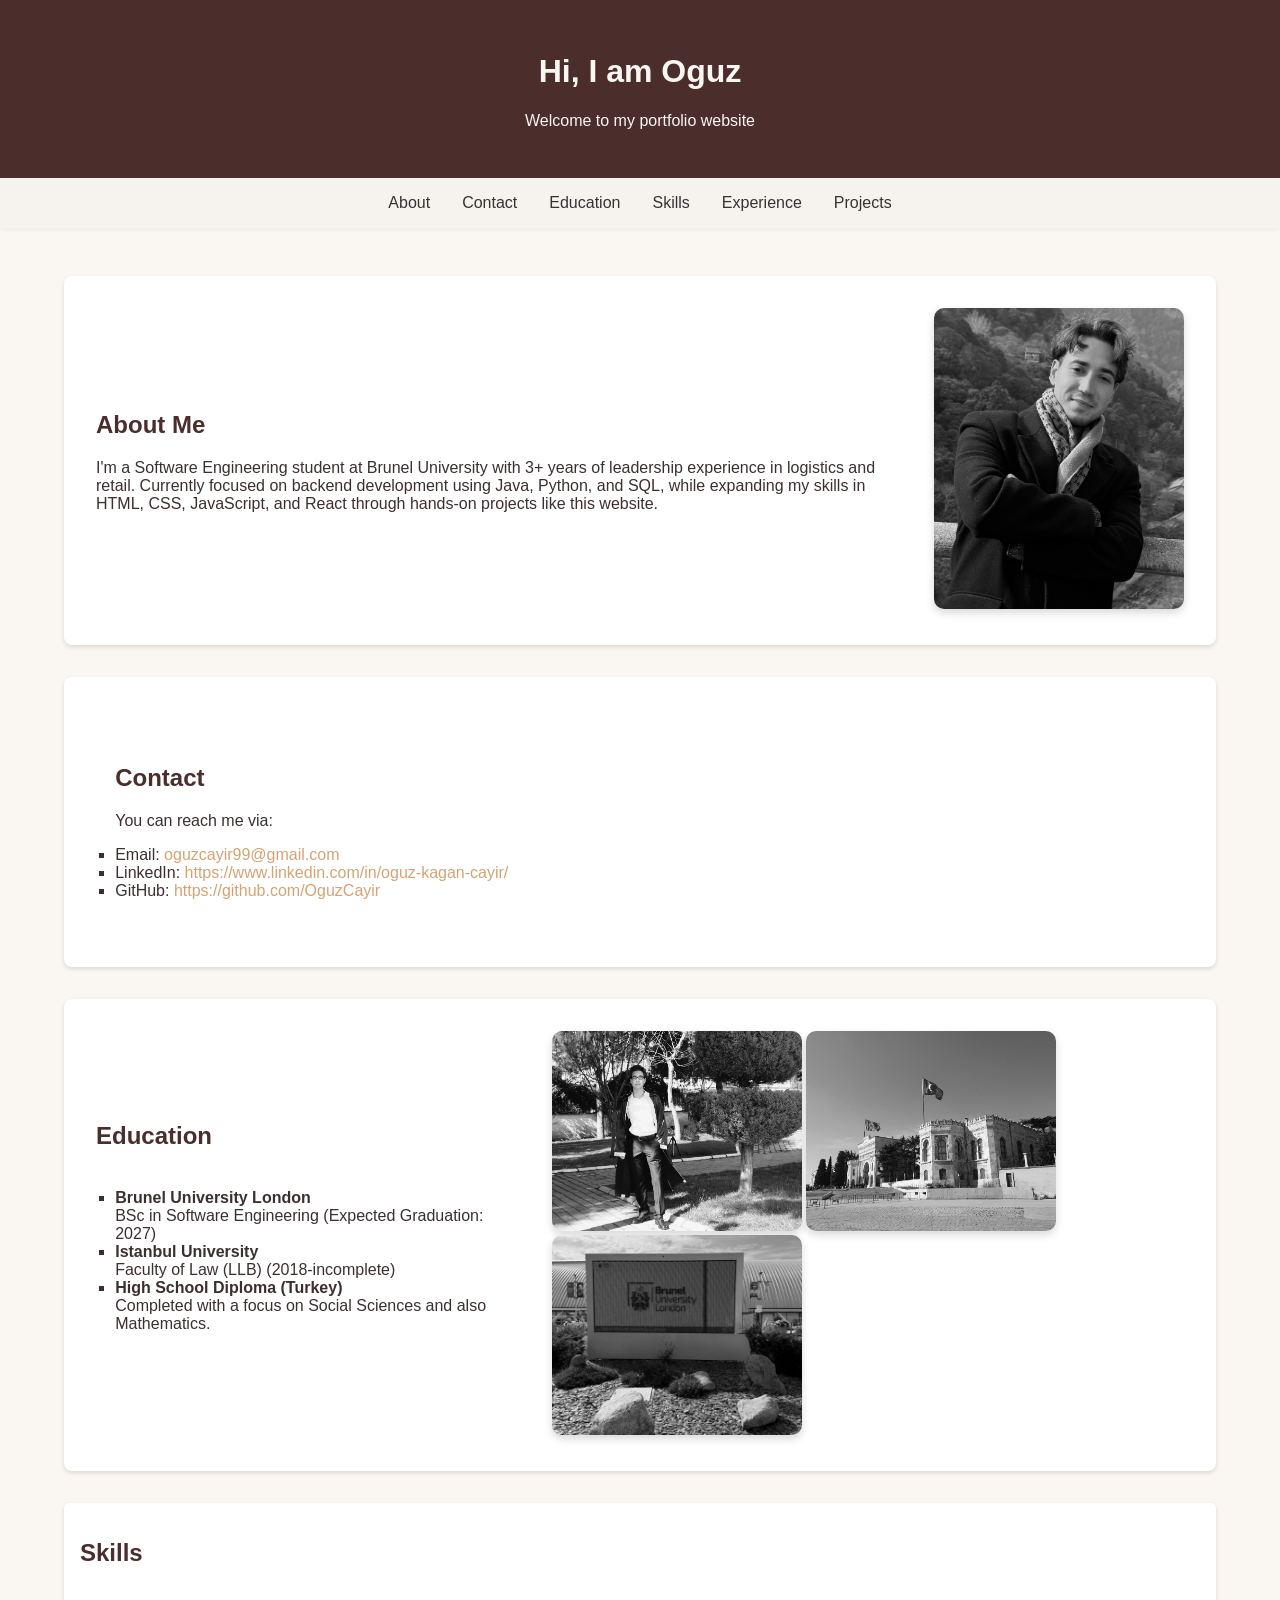
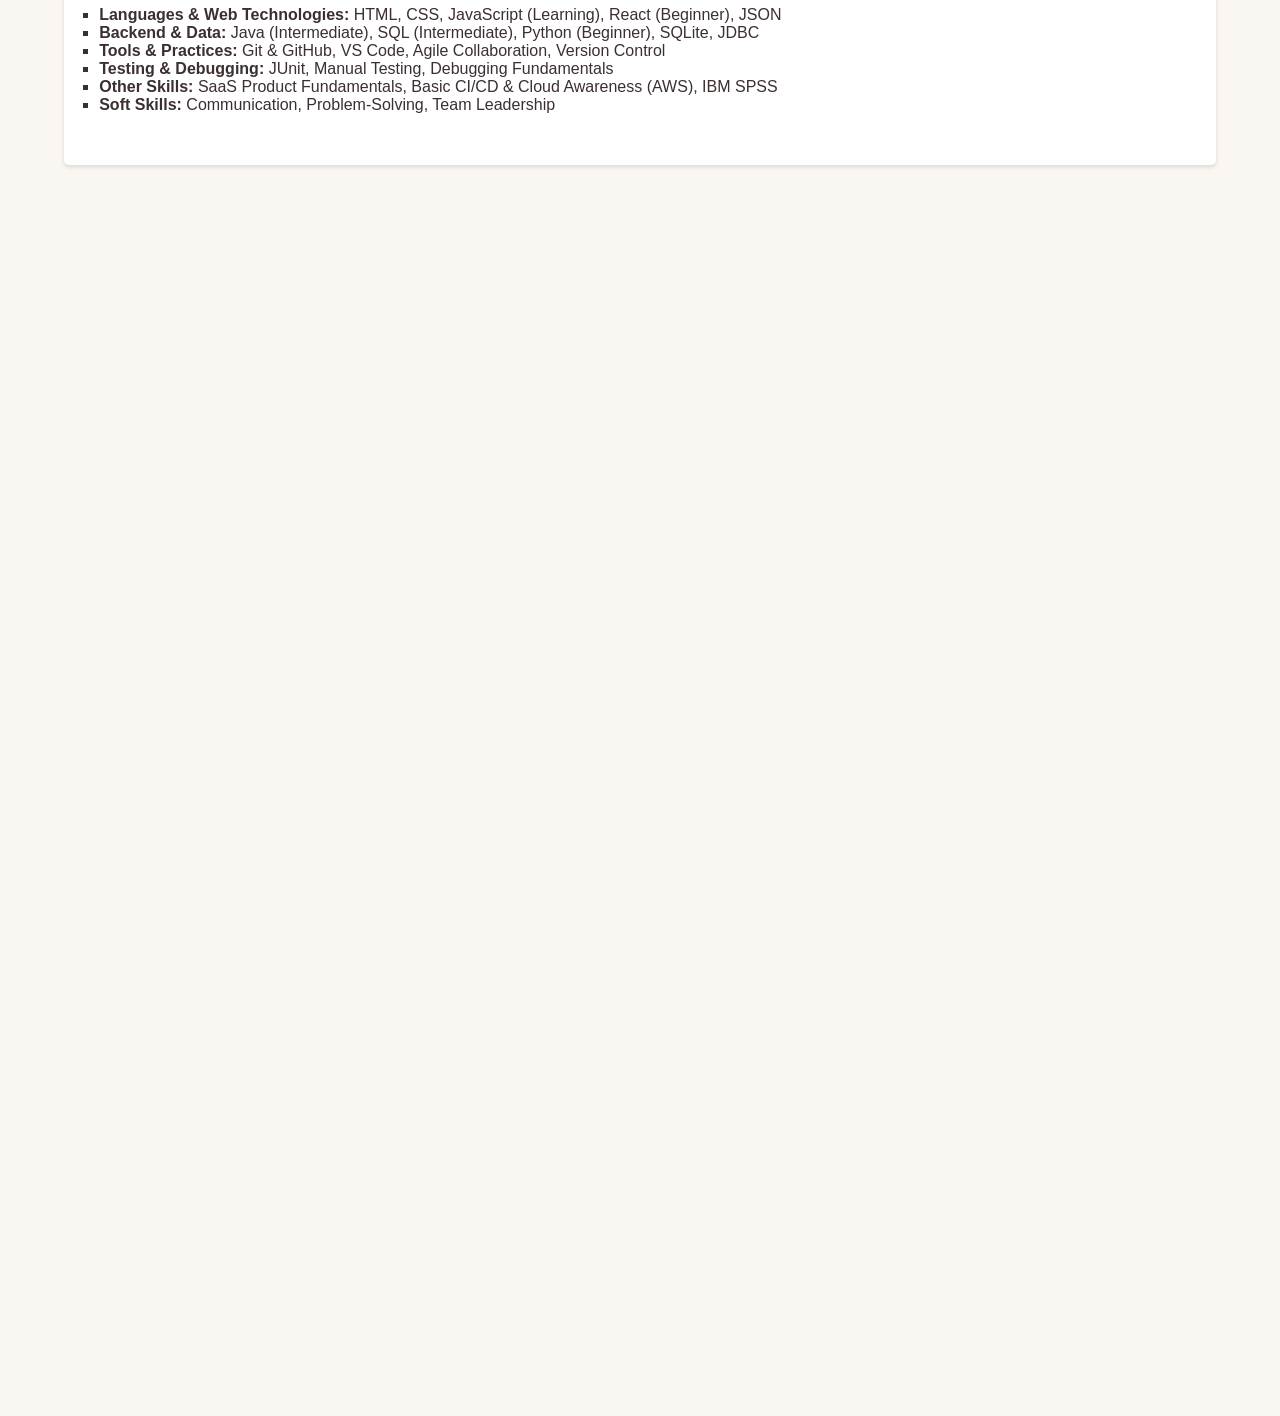
==== index.html @ 90737e31 "first commit" ====
<!DOCTYPE html>
<html lang="en">
<!-- html is fun and easy to learn after Java :) -->
<head>
    <meta charset="UTF-8">
    <meta name="viewport" content="width=device-width, initial-scale=1.0">
    <title>My Portfolio</title>
    <link rel="stylesheet" href="style.css"/>
</head>
<body>
    <header>
        <h1 id="intro-text"></h1>
        <p>Welcome to my portfolio website</p>
    </header>

    <nav>
        <ul class="navbar">
            <li><a href="#about">About</a></li>
            <li><a href="#contact">Contact</a></li>
            <li><a href="#education">Education</a></li>
            <li><a href="#skills">Skills</a></li>
            <li><a href="#experience">Experience</a></li>
            <li><a href="#projects">Projects</a></li>
        </ul>
    </nav>

    <main>
        <section id="about">
            <div class="about-text">
                <h2>About Me</h2>
                <p>I'm a Software Engineering student at Brunel University with 3+ years of leadership experience in logistics and retail. Currently focused on backend development using Java, Python, and SQL, while expanding my skills in HTML, CSS, JavaScript, and React through hands-on projects like this website.</p>
            </div>
            <div class="about-photo">
                <img src="resources/images/profile.jpg" alt="Oguz's Profile Picture" class="hover-color-photo"/>
            </div>
        </section>

        <section id="contact">
            <div class="contact-text">
                <ul>
                    <h2>Contact</h2>
                <p>You can reach me via:</p>
                    <li>Email: <a href="mailto:oguzcayir99@gmail.com">oguzcayir99@gmail.com</a></li>
                    <li>LinkedIn: <a href="https://www.linkedin.com/in/oguz-kagan-cayir/" target="_blank">https://www.linkedin.com/in/oguz-kagan-cayir/</a></li>
                 <li>GitHub: <a href="https://github.com/OguzCayir" target="_blank">https://github.com/OguzCayir</a></li>
                </ul>
            </div>
        </section>

        <section id="education">
            <div class="education-text">
                <h2>Education</h2>
                <ul>
                <li>
                    <strong>Brunel University London</strong> <br />
                    BSc in Software Engineering (Expected Graduation: 2027)
                </li>
                <li>
                    <strong>Istanbul University</strong> <br />
                    Faculty of Law (LLB) (2018-incomplete)
                </li>
                <li>
                    <strong>High School Diploma (Turkey)</strong> <br />
                    Completed with a focus on Social Sciences and also Mathematics.
                </li>
                </ul>
            </div>

            <div class="education-photo">
                <img src="resources/images/graduation.jpg" alt="Education Background" class="hover-color-photo"/>
                <img src="resources/images/lawfaculty2.jpg" alt="Education Background" class="hover-color-photo"/>
                <img src="resources/images/brunel.jpg" alt="Education Background" class="hover-color-photo"/>
            </div>
            
        </section>

        <section id="skills">
            <h2>Skills</h2>
            <ul>
                <li><strong>Languages & Web Technologies:</strong> HTML, CSS, JavaScript (Learning), React (Beginner), JSON</li>
                <li><strong>Backend & Data:</strong> Java (Intermediate), SQL (Intermediate), Python (Beginner), SQLite, JDBC</li>
                <li><strong>Tools & Practices:</strong> Git & GitHub, VS Code, Agile Collaboration, Version Control</li>
                <li><strong>Testing & Debugging:</strong> JUnit, Manual Testing, Debugging Fundamentals</li>
                <li><strong>Other Skills:</strong> SaaS Product Fundamentals, Basic CI/CD & Cloud Awareness (AWS), IBM SPSS</li>
                <li><strong>Soft Skills:</strong> Communication, Problem-Solving, Team Leadership</li>
            </ul>
        </section>

        <section id="experience">
            <h2>Experience</h2>
            <!-- em = emphasis means important and rendered in italics -->
                <h3><em>Bibi’s | Operations Manager</em></h3>
                <p>London | May 2023 – June 2024</p>
                <ul>
                    <li>Oversaw operations across multiple locations, processing 1,000+ daily orders</li>
                    <li>Created and maintained P&L reports, forecasts, and supplier communication</li>
                    <li>Recruited, trained, and supervised staff, ensuring compliance with H&S and food safety standards</li>
                </ul>

                <h3><em>Rudy’s Vegan | Sales & Operations Lead</em></h3>
                <p>London | Jun 2022 – May 2023</p>
                <ul>
                    <li>Managed logistics between production, warehouse, and customers</li>
                    <li>Supported sales team in client presentations, delivery tracking, and deal execution</li>
                    <li>Sourced logistics and marketing partnerships to improve operational efficiency</li>
                </ul>

                <h3><em>Yango (Yandex Go) | Continuous Improvement Manager</em></h3>
                <p>London | Jul 2021 – Aug 2022</p>
                <ul>
                    <li>Developed monthly Goods Discrepancy Report and staff Competence Matrix</li>
                    <li>Trained and supervised teams using structured SOPs and ISpring platform</li>
                    <li>Led launch planning for “Hot Food Delivery” initiative—cost, menu, packaging</li>
                    <li>Designed 30+ SOPs and competency training modules using ISpring</li>
                    <li>Audited performance data and reduced warehouse write-offs to &lt;2%</li>
                    <li>Collaborated with commercial and supply chain to improve KPI targets</li>
                </ul>

                <h3><em>Getir UK | Team Leader</em></h3>
                <p>London | Apr 2021 – Jul 2021</p>
                <ul>
                    <li>Promoted to lead shifts with 15+ team members in a store handling 600+ orders daily</li>
                    <li>Achieved top results in order pick and delivery time metrics</li>
                </ul>
        </section>

        <section id="projects">
            <h2>Projects</h2>
            <ul>
                <li>
                    <strong>Portfolio Website</strong> <br />
                    A personal website showcasing my skills and projects, built with HTML, CSS, and JavaScript.
                </li>
                <li>
                    <strong>University Projects</strong> <br />
                    Worked on backend systems using Java and SQL to manage academic data.
                </li>
                <li>
                    <strong>Expense Tracker (Python + SQLite)</strong> <br />
                    A Python application that tracks expenses and generates reports, utilizing SQLite for data storage.
                </li>
            </ul>
        </section> 
        </main>

        <script src="script.js"></script>
</body>
</html>
---- style.css ----
html {
  scroll-behavior: smooth;
}

body {
    font-family: Arial, sans-serif;
    margin: 0;
    padding: 0;
    background-color: #FAF6F1; /* Soft warm white */
    color: #3C2F2F; /* Rich brown text */
}

header {
    background-color: #4B2E2B; /* Deep espresso */
    color: #FAF6F1; /* Soft warm white */
    padding: 2rem;
    text-align: center;
}

main {
    padding: 1rem 2rem;
}

section {
    margin: 2rem;
    padding: 1rem;
    background-color: #FFFFFF;
    border-radius: 5px;
    box-shadow: 0 2px 4px rgba(75, 46, 43, 0.15); /* Slight espresso tone */
}

ul {
    list-style-type: square;
    padding: 1.2rem;
}

a {
    color: #D4A373; /* Muted amber/gold accent */
    text-decoration: none;
}

a:hover {
    text-decoration: underline;
    color: #A68A64; /* Warm beige on hover */
}

h2 {
    color: #4B2E2B; /* Dark espresso heading */
}

#about {
  display: flex;
  align-items: center;
  justify-content: space-between;
  gap: 2rem;
  margin: 2rem;
  padding: 2rem;
  background-color: #ffffff;
  border-radius: 8px;
}
.about-text {
  flex: 1;
}
.about-photo img {
  width: 250px;
  border-radius: 10px;
  filter: grayscale(100%);
  transition: filter 0.4s ease, transform 0.3s ease;
  box-shadow: 0 4px 8px rgba(0, 0, 0, 0.15);
}
.about-photo img:hover {
  filter: grayscale(0%);
  transform: scale(1.03);
}

#contact {
    display: flex;
    align-items: center;
    justify-content: space-between;
    gap: 2rem;
    margin: 2rem;
    padding: 2rem;
    background-color: #ffffff;
    border-radius: 8px;
}
.contact-photo img {
    width: 250px;
    border-radius: 10px;
    filter: grayscale(100%);
    transition: filter 0.4s ease, transform 0.3s ease;
    box-shadow: 0 4px 8px rgba(0, 0, 0, 0.15);
}
.contact-photo img:hover {
  filter: grayscale(0%);
  transform: scale(1.03);
}

#education {
    display: flex;
    align-items: center;
    justify-content: space-between;
    gap: 2rem;
    margin: 2rem;
    padding: 2rem;
    background-color: #ffffff;
    border-radius: 8px;
}
.education-photo img {
    width: 250px;
    border-radius: 10px;
    filter: grayscale(100%);
    transition: filter 0.4s ease, transform 0.3s ease;
    box-shadow: 0 4px 8px rgba(0, 0, 0, 0.15);
}
.education-photo img:hover {
    filter: grayscale(0%);
    transform: scale(1.03);
    }

/* Animation for the intro text */
.hidden {
  opacity: 0;
  transform: translateY(30px);
  transition: opacity 0.6s ease-out, transform 0.6s ease-out;
}

.fade-in {
  opacity: 1;
  transform: translateY(0);
}
/* Sticky Navigation Bar */
nav {
  background-color: #F6F3EF;
  padding: 1rem 2rem;
  position: sticky;
  top: 0;
  z-index: 1000;
  box-shadow: 0 2px 4px rgba(0,0,0,0.05);
}

.navbar {
  display: flex;
  justify-content: center;
  gap: 2rem;
  list-style: none;
  margin: 0;
  padding: 0;
}

.navbar a {
  color: #333;
  font-weight: 500;
  transition: color 0.3s;
}

.navbar a.active {
  color: #B28850;
  border-bottom: 2px solid #B28850;
}
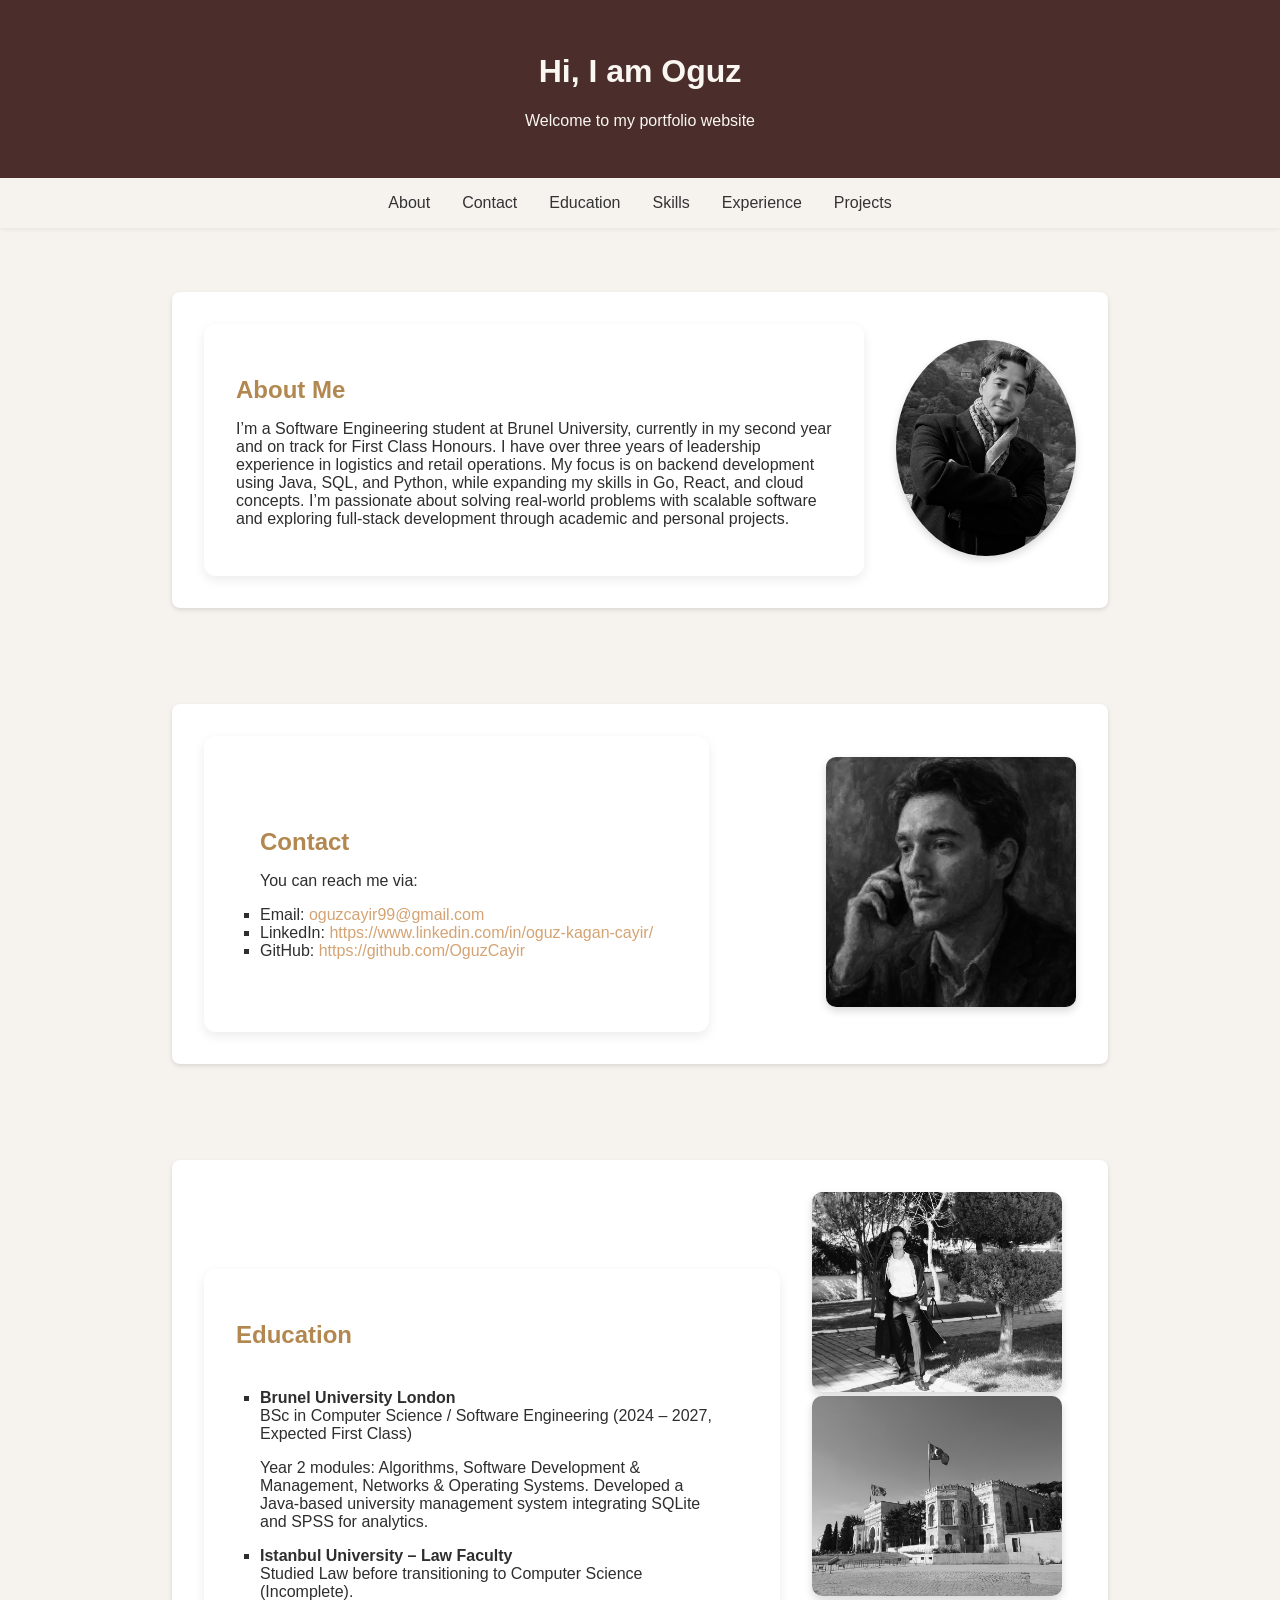
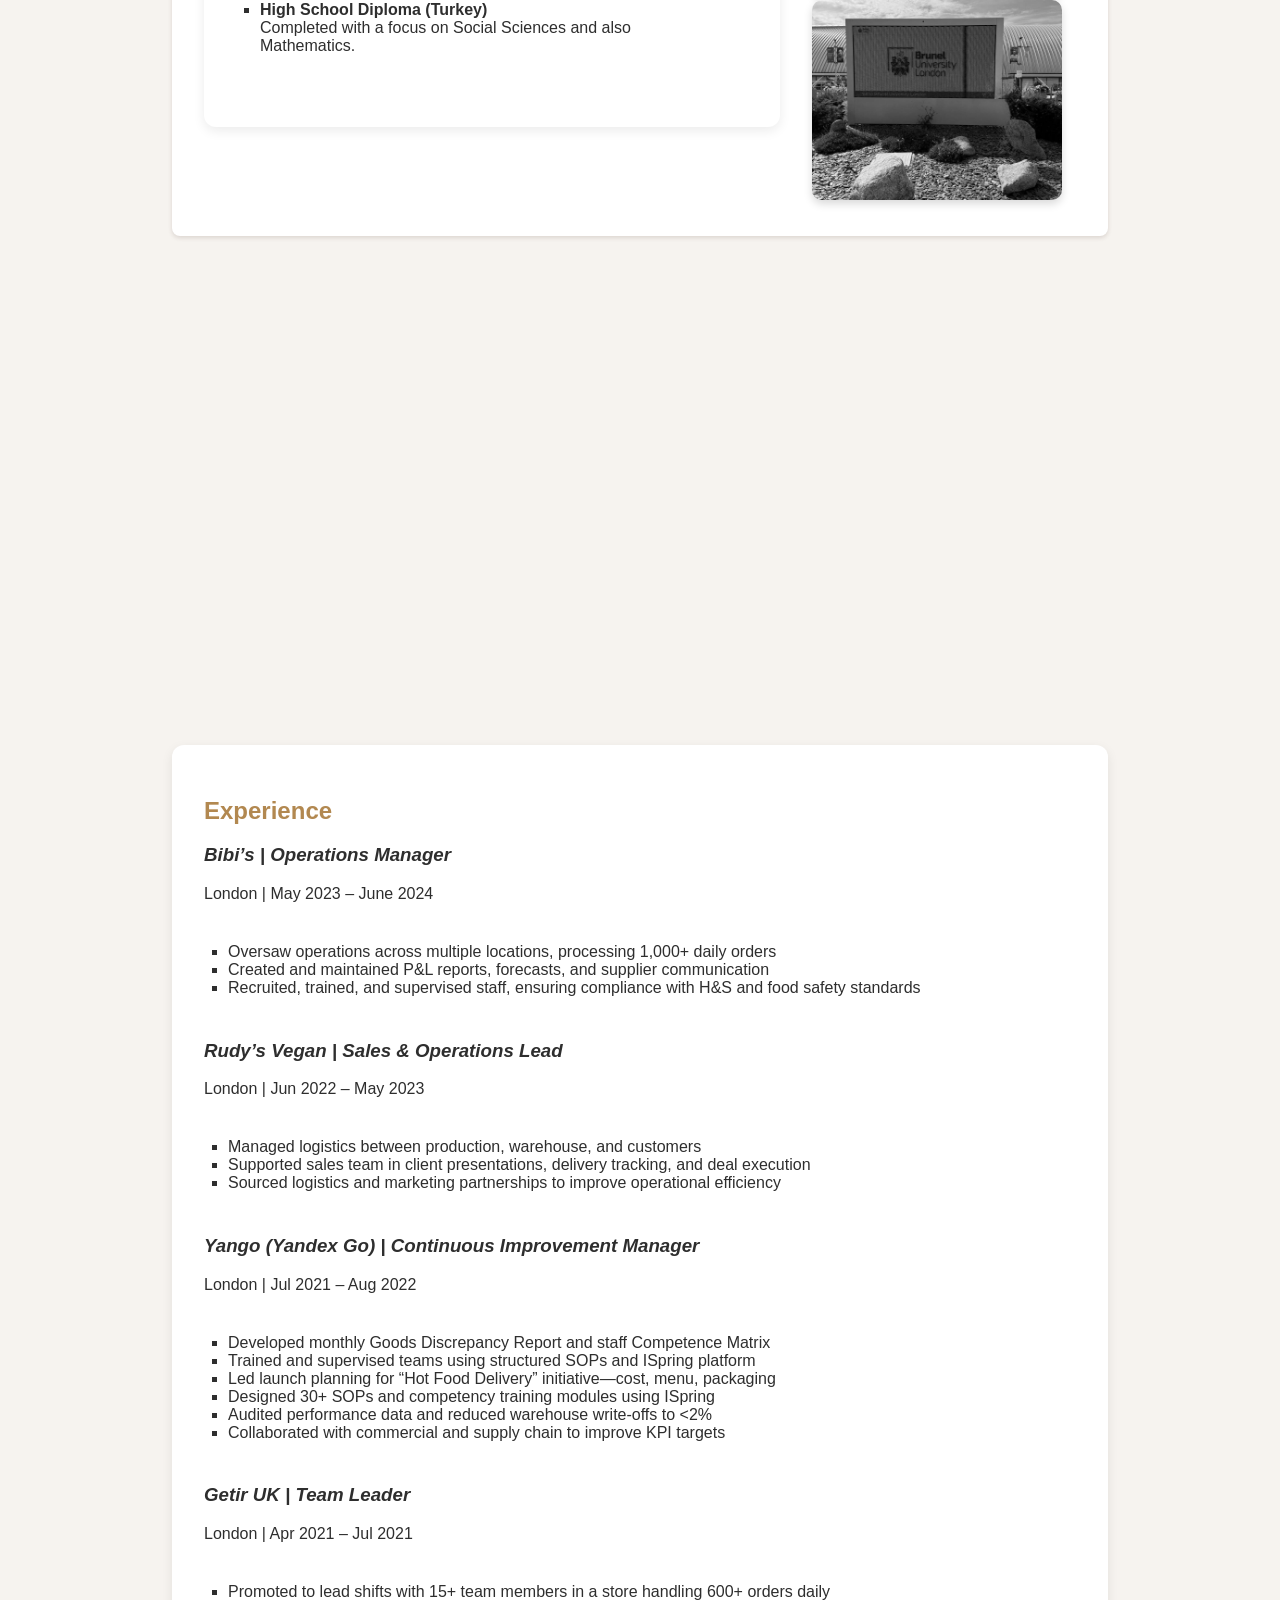
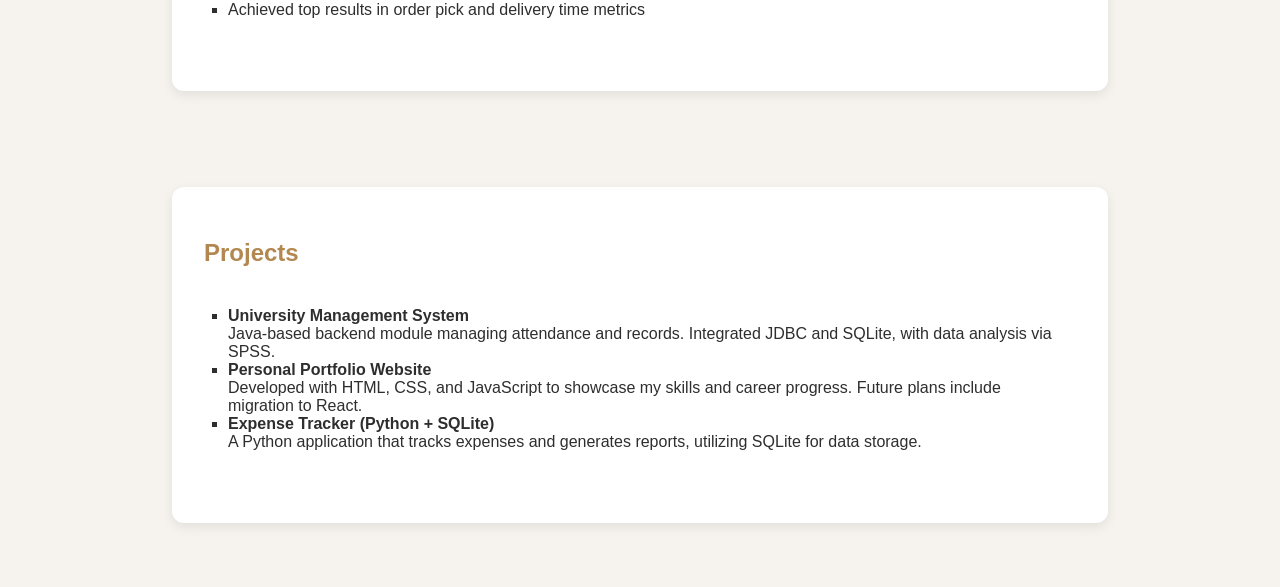
==== commit 52851bb3: "Updated layout and made responsive" ====
--- a/index.html
+++ b/index.html
@@ -1,148 +1,260 @@
 <!DOCTYPE html>
 <html lang="en">
-<!-- html is fun and easy to learn after Java :) -->
-<head>
-    <meta charset="UTF-8">
-    <meta name="viewport" content="width=device-width, initial-scale=1.0">
+  <!-- html is fun and easy to learn after Java :) -->
+  <head>
+    <meta charset="UTF-8" />
+    <meta name="viewport" content="width=device-width, initial-scale=1.0" />
     <title>My Portfolio</title>
-    <link rel="stylesheet" href="style.css"/>
-</head>
-<body>
+    <link rel="stylesheet" href="style.css" />
+  </head>
+  <body>
     <header>
-        <h1 id="intro-text"></h1>
-        <p>Welcome to my portfolio website</p>
+      <h1 id="intro-text"></h1>
+      <p>Welcome to my portfolio website</p>
     </header>
 
     <nav>
-        <ul class="navbar">
-            <li><a href="#about">About</a></li>
-            <li><a href="#contact">Contact</a></li>
-            <li><a href="#education">Education</a></li>
-            <li><a href="#skills">Skills</a></li>
-            <li><a href="#experience">Experience</a></li>
-            <li><a href="#projects">Projects</a></li>
-        </ul>
+      <ul class="navbar">
+        <li><a href="#about">About</a></li>
+        <li><a href="#contact">Contact</a></li>
+        <li><a href="#education">Education</a></li>
+        <li><a href="#skills">Skills</a></li>
+        <li><a href="#experience">Experience</a></li>
+        <li><a href="#projects">Projects</a></li>
+      </ul>
     </nav>
 
-    <main>
-        <section id="about">
-            <div class="about-text">
-                <h2>About Me</h2>
-                <p>I'm a Software Engineering student at Brunel University with 3+ years of leadership experience in logistics and retail. Currently focused on backend development using Java, Python, and SQL, while expanding my skills in HTML, CSS, JavaScript, and React through hands-on projects like this website.</p>
-            </div>
-            <div class="about-photo">
-                <img src="resources/images/profile.jpg" alt="Oguz's Profile Picture" class="hover-color-photo"/>
-            </div>
-        </section>
-
-        <section id="contact">
-            <div class="contact-text">
-                <ul>
-                    <h2>Contact</h2>
-                <p>You can reach me via:</p>
-                    <li>Email: <a href="mailto:oguzcayir99@gmail.com">oguzcayir99@gmail.com</a></li>
-                    <li>LinkedIn: <a href="https://www.linkedin.com/in/oguz-kagan-cayir/" target="_blank">https://www.linkedin.com/in/oguz-kagan-cayir/</a></li>
-                 <li>GitHub: <a href="https://github.com/OguzCayir" target="_blank">https://github.com/OguzCayir</a></li>
-                </ul>
-            </div>
-        </section>
-
-        <section id="education">
-            <div class="education-text">
-                <h2>Education</h2>
-                <ul>
-                <li>
-                    <strong>Brunel University London</strong> <br />
-                    BSc in Software Engineering (Expected Graduation: 2027)
-                </li>
-                <li>
-                    <strong>Istanbul University</strong> <br />
-                    Faculty of Law (LLB) (2018-incomplete)
-                </li>
-                <li>
-                    <strong>High School Diploma (Turkey)</strong> <br />
-                    Completed with a focus on Social Sciences and also Mathematics.
-                </li>
-                </ul>
-            </div>
-
-            <div class="education-photo">
-                <img src="resources/images/graduation.jpg" alt="Education Background" class="hover-color-photo"/>
-                <img src="resources/images/lawfaculty2.jpg" alt="Education Background" class="hover-color-photo"/>
-                <img src="resources/images/brunel.jpg" alt="Education Background" class="hover-color-photo"/>
-            </div>
-            
-        </section>
-
-        <section id="skills">
-            <h2>Skills</h2>
-            <ul>
-                <li><strong>Languages & Web Technologies:</strong> HTML, CSS, JavaScript (Learning), React (Beginner), JSON</li>
-                <li><strong>Backend & Data:</strong> Java (Intermediate), SQL (Intermediate), Python (Beginner), SQLite, JDBC</li>
-                <li><strong>Tools & Practices:</strong> Git & GitHub, VS Code, Agile Collaboration, Version Control</li>
-                <li><strong>Testing & Debugging:</strong> JUnit, Manual Testing, Debugging Fundamentals</li>
-                <li><strong>Other Skills:</strong> SaaS Product Fundamentals, Basic CI/CD & Cloud Awareness (AWS), IBM SPSS</li>
-                <li><strong>Soft Skills:</strong> Communication, Problem-Solving, Team Leadership</li>
-            </ul>
-        </section>
-
-        <section id="experience">
-            <h2>Experience</h2>
-            <!-- em = emphasis means important and rendered in italics -->
-                <h3><em>Bibi’s | Operations Manager</em></h3>
-                <p>London | May 2023 – June 2024</p>
-                <ul>
-                    <li>Oversaw operations across multiple locations, processing 1,000+ daily orders</li>
-                    <li>Created and maintained P&L reports, forecasts, and supplier communication</li>
-                    <li>Recruited, trained, and supervised staff, ensuring compliance with H&S and food safety standards</li>
-                </ul>
-
-                <h3><em>Rudy’s Vegan | Sales & Operations Lead</em></h3>
-                <p>London | Jun 2022 – May 2023</p>
-                <ul>
-                    <li>Managed logistics between production, warehouse, and customers</li>
-                    <li>Supported sales team in client presentations, delivery tracking, and deal execution</li>
-                    <li>Sourced logistics and marketing partnerships to improve operational efficiency</li>
-                </ul>
-
-                <h3><em>Yango (Yandex Go) | Continuous Improvement Manager</em></h3>
-                <p>London | Jul 2021 – Aug 2022</p>
-                <ul>
-                    <li>Developed monthly Goods Discrepancy Report and staff Competence Matrix</li>
-                    <li>Trained and supervised teams using structured SOPs and ISpring platform</li>
-                    <li>Led launch planning for “Hot Food Delivery” initiative—cost, menu, packaging</li>
-                    <li>Designed 30+ SOPs and competency training modules using ISpring</li>
-                    <li>Audited performance data and reduced warehouse write-offs to &lt;2%</li>
-                    <li>Collaborated with commercial and supply chain to improve KPI targets</li>
-                </ul>
-
-                <h3><em>Getir UK | Team Leader</em></h3>
-                <p>London | Apr 2021 – Jul 2021</p>
-                <ul>
-                    <li>Promoted to lead shifts with 15+ team members in a store handling 600+ orders daily</li>
-                    <li>Achieved top results in order pick and delivery time metrics</li>
-                </ul>
-        </section>
-
-        <section id="projects">
-            <h2>Projects</h2>
-            <ul>
-                <li>
-                    <strong>Portfolio Website</strong> <br />
-                    A personal website showcasing my skills and projects, built with HTML, CSS, and JavaScript.
-                </li>
-                <li>
-                    <strong>University Projects</strong> <br />
-                    Worked on backend systems using Java and SQL to manage academic data.
-                </li>
-                <li>
-                    <strong>Expense Tracker (Python + SQLite)</strong> <br />
-                    A Python application that tracks expenses and generates reports, utilizing SQLite for data storage.
-                </li>
-            </ul>
-        </section> 
-        </main>
-
-        <script src="script.js"></script>
-</body>
+    <main class ="container">
+      <section id="about">
+        <div class="card">
+          <h2>About Me</h2>
+          <p>
+            I’m a Software Engineering student at Brunel University, currently
+            in my second year and on track for First Class Honours. I have over
+            three years of leadership experience in logistics and retail
+            operations. My focus is on backend development using Java, SQL, and
+            Python, while expanding my skills in Go, React, and cloud concepts.
+            I’m passionate about solving real-world problems with scalable
+            software and exploring full-stack development through academic and
+            personal projects.
+          </p>
+        </div>
+        <div class="about-photo">
+          <img
+            src="resources/images/profile.jpg"
+            alt="Oguz's Profile Picture"
+            class="hover-color-photo"
+          />
+        </div>
+      </section>
+
+      <section id="contact">
+        <div class="card">
+          <ul>
+            <h2>Contact</h2>
+            <p>You can reach me via:</p>
+            <li>
+              Email:
+              <a href="mailto:oguzcayir99@gmail.com">oguzcayir99@gmail.com</a>
+            </li>
+            <li>
+              LinkedIn:
+              <a
+                href="https://www.linkedin.com/in/oguz-kagan-cayir/"
+                target="_blank"
+                >https://www.linkedin.com/in/oguz-kagan-cayir/</a
+              >
+            </li>
+            <li>
+              GitHub:
+              <a href="https://github.com/OguzCayir" target="_blank"
+                >https://github.com/OguzCayir</a
+              >
+            </li>
+          </ul>
+        </div>
+        <div class="contact-photo">
+          <img
+            src="resources/images/contactMe.PNG"
+            alt="contact me photo ai generated"
+            class="hover-color-photo"
+          />
+        </div>
+      </section>
+
+      <section id="education">
+        <div class="card">
+          <h2>Education</h2>
+          <ul>
+            <li>
+              <strong>Brunel University London</strong><br />
+              BSc in Computer Science / Software Engineering (2024 – 2027,
+              Expected First Class)
+              <p>
+                Year 2 modules: Algorithms, Software Development & Management,
+                Networks & Operating Systems. Developed a Java-based university
+                management system integrating SQLite and SPSS for analytics.
+              </p>
+            </li>
+            <li>
+              <strong>Istanbul University – Law Faculty</strong><br />
+              Studied Law before transitioning to Computer Science (Incomplete).
+            </li>
+            <li>
+              <strong>High School Diploma (Turkey)</strong> <br />
+              Completed with a focus on Social Sciences and also Mathematics.
+            </li>
+          </ul>
+        </div>
+
+        <div class="education-photo">
+          <img
+            src="resources/images/graduation.jpg"
+            alt="Education Background"
+            class="hover-color-photo"
+          />
+          <img
+            src="resources/images/lawfaculty2.jpg"
+            alt="Education Background"
+            class="hover-color-photo"
+          />
+          <img
+            src="resources/images/brunel.jpg"
+            alt="Education Background"
+            class="hover-color-photo"
+          />
+        </div>
+      </section>
+
+      <section id="skills" class ="card">
+        <h2>Skills</h2>
+        <ul>
+          <li>
+            <strong>Programming Languages:</strong> Java (Intermediate), SQL
+            (Intermediate), Python (Beginner), Go (Beginner)
+          </li>
+          <li>
+            <strong>Web & Frontend:</strong> HTML, CSS, React (Beginner), Figma
+            (UI/UX Basics)
+          </li>
+          <li>
+            <strong>Backend & Databases:</strong> JDBC, SQLite, JSON Data
+            Handling
+          </li>
+          <li>
+            <strong>Software Practices:</strong> Agile Collaboration, Version
+            Control (Git & GitHub), CI/CD Principles
+          </li>
+          <li>
+            <strong>Testing & Debugging:</strong> JUnit, Manual Testing,
+            Debugging Fundamentals
+          </li>
+          <li>
+            <strong>Cloud & Data:</strong> AWS Basics, IBM SPSS, Excel, Data
+            Analysis & Interpretation
+          </li>
+          <li>
+            <strong>Professional Strengths:</strong> Communication,
+            Problem-Solving, Leadership, Operations Management
+          </li>
+        </ul>
+      </section>
+
+      <section id="experience" class ="card">
+        <h2>Experience</h2>
+        <!-- em = emphasis means important and rendered in italics -->
+        <h3><em>Bibi’s | Operations Manager</em></h3>
+        <p>London | May 2023 – June 2024</p>
+        <ul>
+          <li>
+            Oversaw operations across multiple locations, processing 1,000+
+            daily orders
+          </li>
+          <li>
+            Created and maintained P&L reports, forecasts, and supplier
+            communication
+          </li>
+          <li>
+            Recruited, trained, and supervised staff, ensuring compliance with
+            H&S and food safety standards
+          </li>
+        </ul>
+
+        <h3><em>Rudy’s Vegan | Sales & Operations Lead</em></h3>
+        <p>London | Jun 2022 – May 2023</p>
+        <ul>
+          <li>
+            Managed logistics between production, warehouse, and customers
+          </li>
+          <li>
+            Supported sales team in client presentations, delivery tracking, and
+            deal execution
+          </li>
+          <li>
+            Sourced logistics and marketing partnerships to improve operational
+            efficiency
+          </li>
+        </ul>
+
+        <h3><em>Yango (Yandex Go) | Continuous Improvement Manager</em></h3>
+        <p>London | Jul 2021 – Aug 2022</p>
+        <ul>
+          <li>
+            Developed monthly Goods Discrepancy Report and staff Competence
+            Matrix
+          </li>
+          <li>
+            Trained and supervised teams using structured SOPs and ISpring
+            platform
+          </li>
+          <li>
+            Led launch planning for “Hot Food Delivery” initiative—cost, menu,
+            packaging
+          </li>
+          <li>
+            Designed 30+ SOPs and competency training modules using ISpring
+          </li>
+          <li>
+            Audited performance data and reduced warehouse write-offs to &lt;2%
+          </li>
+          <li>
+            Collaborated with commercial and supply chain to improve KPI targets
+          </li>
+        </ul>
+
+        <h3><em>Getir UK | Team Leader</em></h3>
+        <p>London | Apr 2021 – Jul 2021</p>
+        <ul>
+          <li>
+            Promoted to lead shifts with 15+ team members in a store handling
+            600+ orders daily
+          </li>
+          <li>Achieved top results in order pick and delivery time metrics</li>
+        </ul>
+      </section>
+
+      <section id="projects" class ="card">
+        <h2>Projects</h2>
+        <ul>
+          <li>
+            <strong>University Management System</strong><br />
+            Java-based backend module managing attendance and records.
+            Integrated JDBC and SQLite, with data analysis via SPSS.
+          </li>
+          <li>
+            <strong>Personal Portfolio Website</strong><br />
+            Developed with HTML, CSS, and JavaScript to showcase my skills and
+            career progress. Future plans include migration to React.
+          </li>
+          <li>
+            <strong>Expense Tracker (Python + SQLite)</strong> <br />
+            A Python application that tracks expenses and generates reports,
+            utilizing SQLite for data storage.
+          </li>
+        </ul>
+      </section>
+    </main>
+
+    <script src="script.js"></script>
+  </body>
 </html>
--- a/style.css
+++ b/style.css
@@ -3,49 +3,98 @@
 }
 
 body {
-    font-family: Arial, sans-serif;
-    margin: 0;
-    padding: 0;
-    background-color: #FAF6F1; /* Soft warm white */
-    color: #3C2F2F; /* Rich brown text */
+  font-family: 'Poppins', sans-serif;
+  margin: 0;
+  padding: 0;
+  background-color: #F6F3EF;
+  /* Soft white */
+  color: #2E2E2E;
+  /* brown text */
+}
+
+/* Container setup */
+.container {
+  max-width: 1000px;
+  margin: 0 auto;
+  padding: 2rem;
+  display: flex;
+  flex-direction: column;
+  gap: 2rem;
+}
+
+/* Card styling */
+.card {
+  background-color: #FFFFFF;
+  border-radius: 12px;
+  padding: 2rem;
+  box-shadow: 0 4px 12px rgba(0, 0, 0, 0.08);
+  transition: transform 0.3s ease, box-shadow 0.3s ease;
+}
+
+.card:hover {
+  transform: translateY(-5px);
+  box-shadow: 0 8px 18px rgba(0, 0, 0, 0.12);
 }
 
 header {
-    background-color: #4B2E2B; /* Deep espresso */
-    color: #FAF6F1; /* Soft warm white */
-    padding: 2rem;
+  background-color: #4B2E2B;
+  /* Deep espresso */
+  color: #FAF6F1;
+  /* Soft warm white */
+  padding: 2rem;
+  text-align: center;
+}
+
+main {
+  padding: 1rem 2rem;
+}
+
+section {
+  margin: 2rem;
+  padding: 1rem;
+  background-color: #FFFFFF;
+  border-radius: 5px;
+  box-shadow: 0 2px 4px rgba(75, 46, 43, 0.15);
+  /* Slight espresso tone */
+}
+
+a {
+  color: #D4A373;
+  /* Muted amber/gold accent */
+  text-decoration: none;
+  transition: color 0.2s;
+}
+
+a:hover {
+  text-decoration: underline;
+  color: #A68A64;
+  /* Warm beige on hover */
+}
+
+h2 {
+  color: #B28850;
+  /* Dark heading */
+  margin-bottom: 1rem;
+}
+
+ul {
+  list-style-type: square;
+  padding: 1.5rem;
+}
+
+/* Responsive layout */
+@media (max-width: 768px) {
+  .container {
+    padding: 1rem;
+  }
+  .about-content {
+    flex-direction: column;
     text-align: center;
-}
-
-main {
-    padding: 1rem 2rem;
-}
-
-section {
-    margin: 2rem;
-    padding: 1rem;
-    background-color: #FFFFFF;
-    border-radius: 5px;
-    box-shadow: 0 2px 4px rgba(75, 46, 43, 0.15); /* Slight espresso tone */
-}
-
-ul {
-    list-style-type: square;
-    padding: 1.2rem;
-}
-
-a {
-    color: #D4A373; /* Muted amber/gold accent */
-    text-decoration: none;
-}
-
-a:hover {
-    text-decoration: underline;
-    color: #A68A64; /* Warm beige on hover */
-}
-
-h2 {
-    color: #4B2E2B; /* Dark espresso heading */
+  }
+
+  .card {
+    padding: 1.5rem;
+  }
 }
 
 #about {
@@ -58,64 +107,67 @@
   background-color: #ffffff;
   border-radius: 8px;
 }
-.about-text {
-  flex: 1;
-}
+
 .about-photo img {
+  width: 180px;
+  border-radius: 50%;
+  filter: grayscale(100%);
+  transition: filter 0.4s ease, transform 0.3s ease;
+  box-shadow: 0 4px 8px rgba(0, 0, 0, 0.15);
+}
+
+.about-photo img:hover {
+  filter: grayscale(0%);
+  transform: scale(1.05);
+}
+
+#contact {
+  display: flex;
+  align-items: center;
+  justify-content: space-between;
+  gap: 2rem;
+  margin: 2rem;
+  padding: 2rem;
+  background-color: #ffffff;
+  border-radius: 8px;
+}
+
+.contact-photo img {
   width: 250px;
   border-radius: 10px;
   filter: grayscale(100%);
   transition: filter 0.4s ease, transform 0.3s ease;
   box-shadow: 0 4px 8px rgba(0, 0, 0, 0.15);
 }
-.about-photo img:hover {
-  filter: grayscale(0%);
-  transform: scale(1.03);
-}
-
-#contact {
-    display: flex;
-    align-items: center;
-    justify-content: space-between;
-    gap: 2rem;
-    margin: 2rem;
-    padding: 2rem;
-    background-color: #ffffff;
-    border-radius: 8px;
-}
-.contact-photo img {
-    width: 250px;
-    border-radius: 10px;
-    filter: grayscale(100%);
-    transition: filter 0.4s ease, transform 0.3s ease;
-    box-shadow: 0 4px 8px rgba(0, 0, 0, 0.15);
-}
+
 .contact-photo img:hover {
   filter: grayscale(0%);
   transform: scale(1.03);
 }
 
 #education {
-    display: flex;
-    align-items: center;
-    justify-content: space-between;
-    gap: 2rem;
-    margin: 2rem;
-    padding: 2rem;
-    background-color: #ffffff;
-    border-radius: 8px;
-}
+  display: flex;
+  align-items: center;
+  justify-content: space-between;
+  gap: 2rem;
+  margin: 2rem;
+  padding: 2rem;
+  background-color: #ffffff;
+  border-radius: 8px;
+}
+
 .education-photo img {
-    width: 250px;
-    border-radius: 10px;
-    filter: grayscale(100%);
-    transition: filter 0.4s ease, transform 0.3s ease;
-    box-shadow: 0 4px 8px rgba(0, 0, 0, 0.15);
-}
+  width: 250px;
+  border-radius: 10px;
+  filter: grayscale(100%);
+  transition: filter 0.4s ease, transform 0.3s ease;
+  box-shadow: 0 4px 8px rgba(0, 0, 0, 0.15);
+}
+
 .education-photo img:hover {
-    filter: grayscale(0%);
-    transform: scale(1.03);
-    }
+  filter: grayscale(0%);
+  transform: scale(1.03);
+}
 
 /* Animation for the intro text */
 .hidden {
@@ -128,6 +180,7 @@
   opacity: 1;
   transform: translateY(0);
 }
+
 /* Sticky Navigation Bar */
 nav {
   background-color: #F6F3EF;
@@ -135,7 +188,7 @@
   position: sticky;
   top: 0;
   z-index: 1000;
-  box-shadow: 0 2px 4px rgba(0,0,0,0.05);
+  box-shadow: 0 2px 4px rgba(0, 0, 0, 0.05);
 }
 
 .navbar {
@@ -156,4 +209,4 @@
 .navbar a.active {
   color: #B28850;
   border-bottom: 2px solid #B28850;
-}
+}
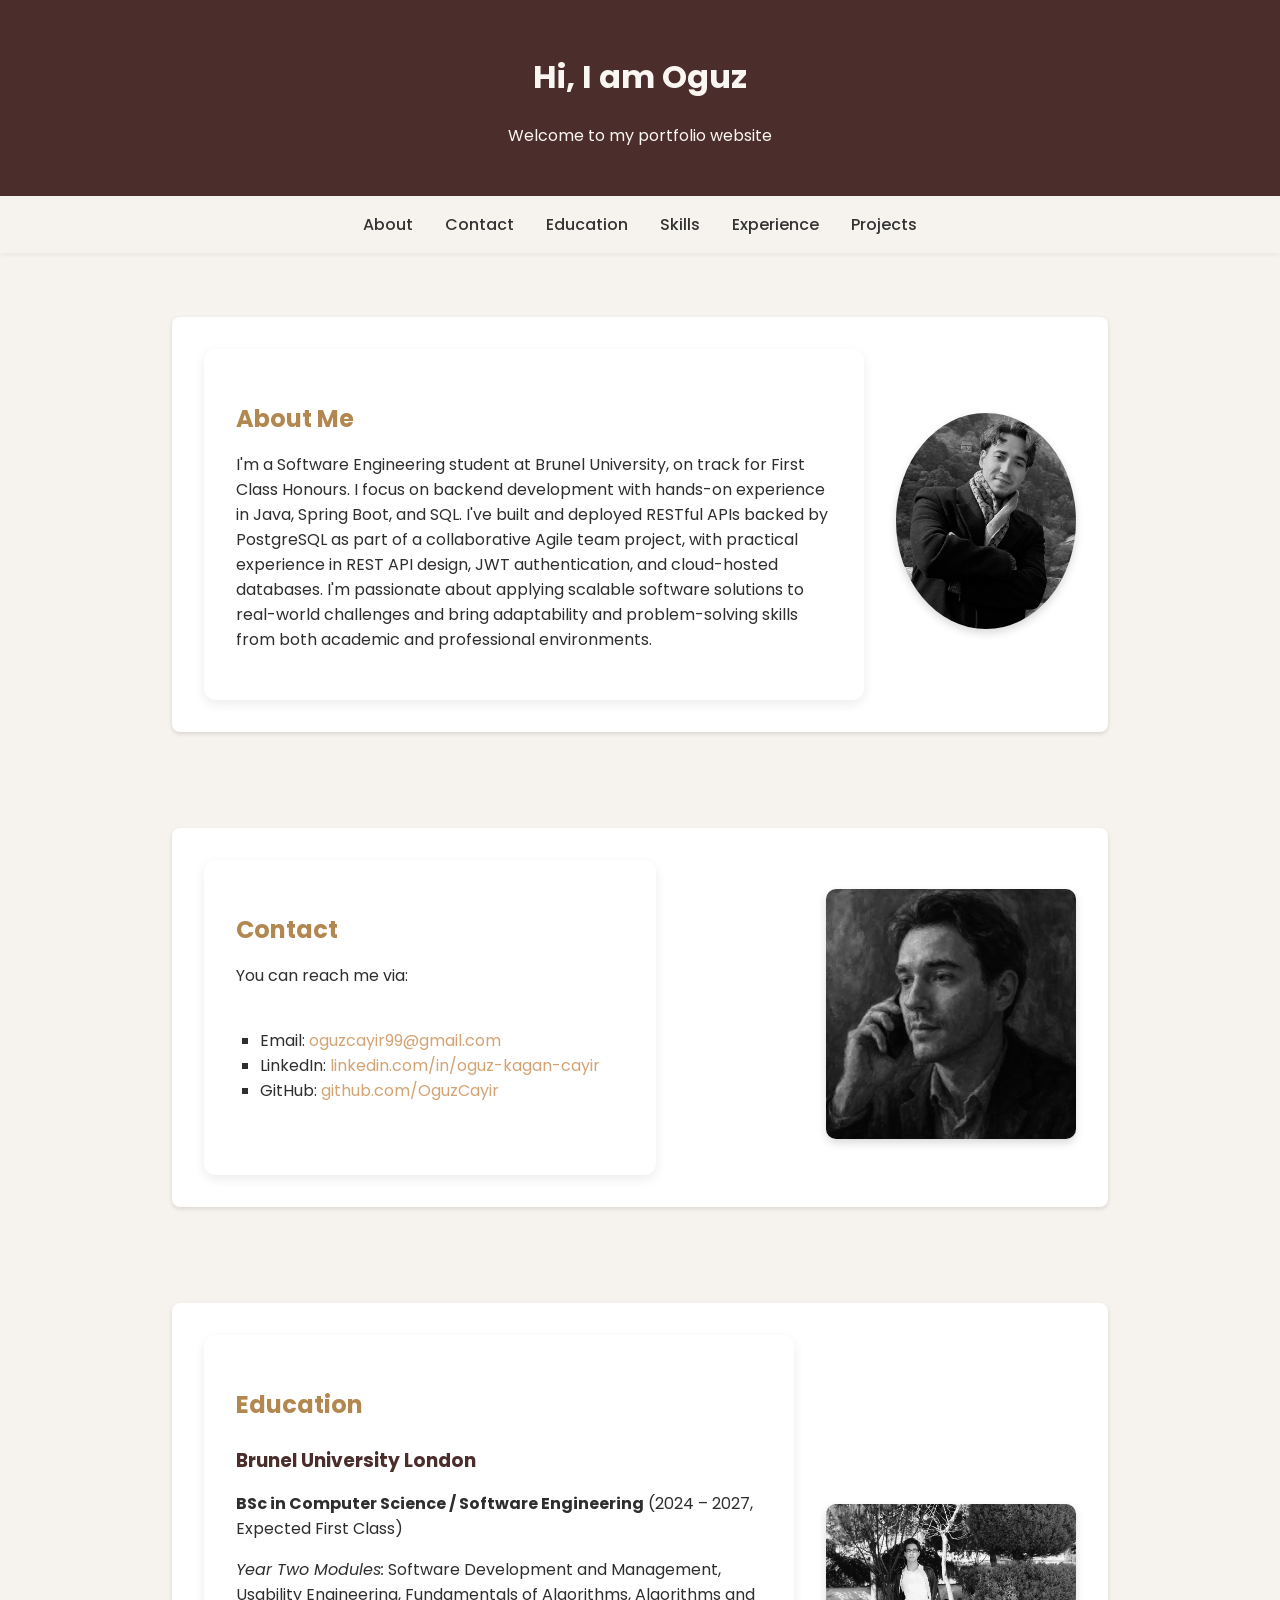
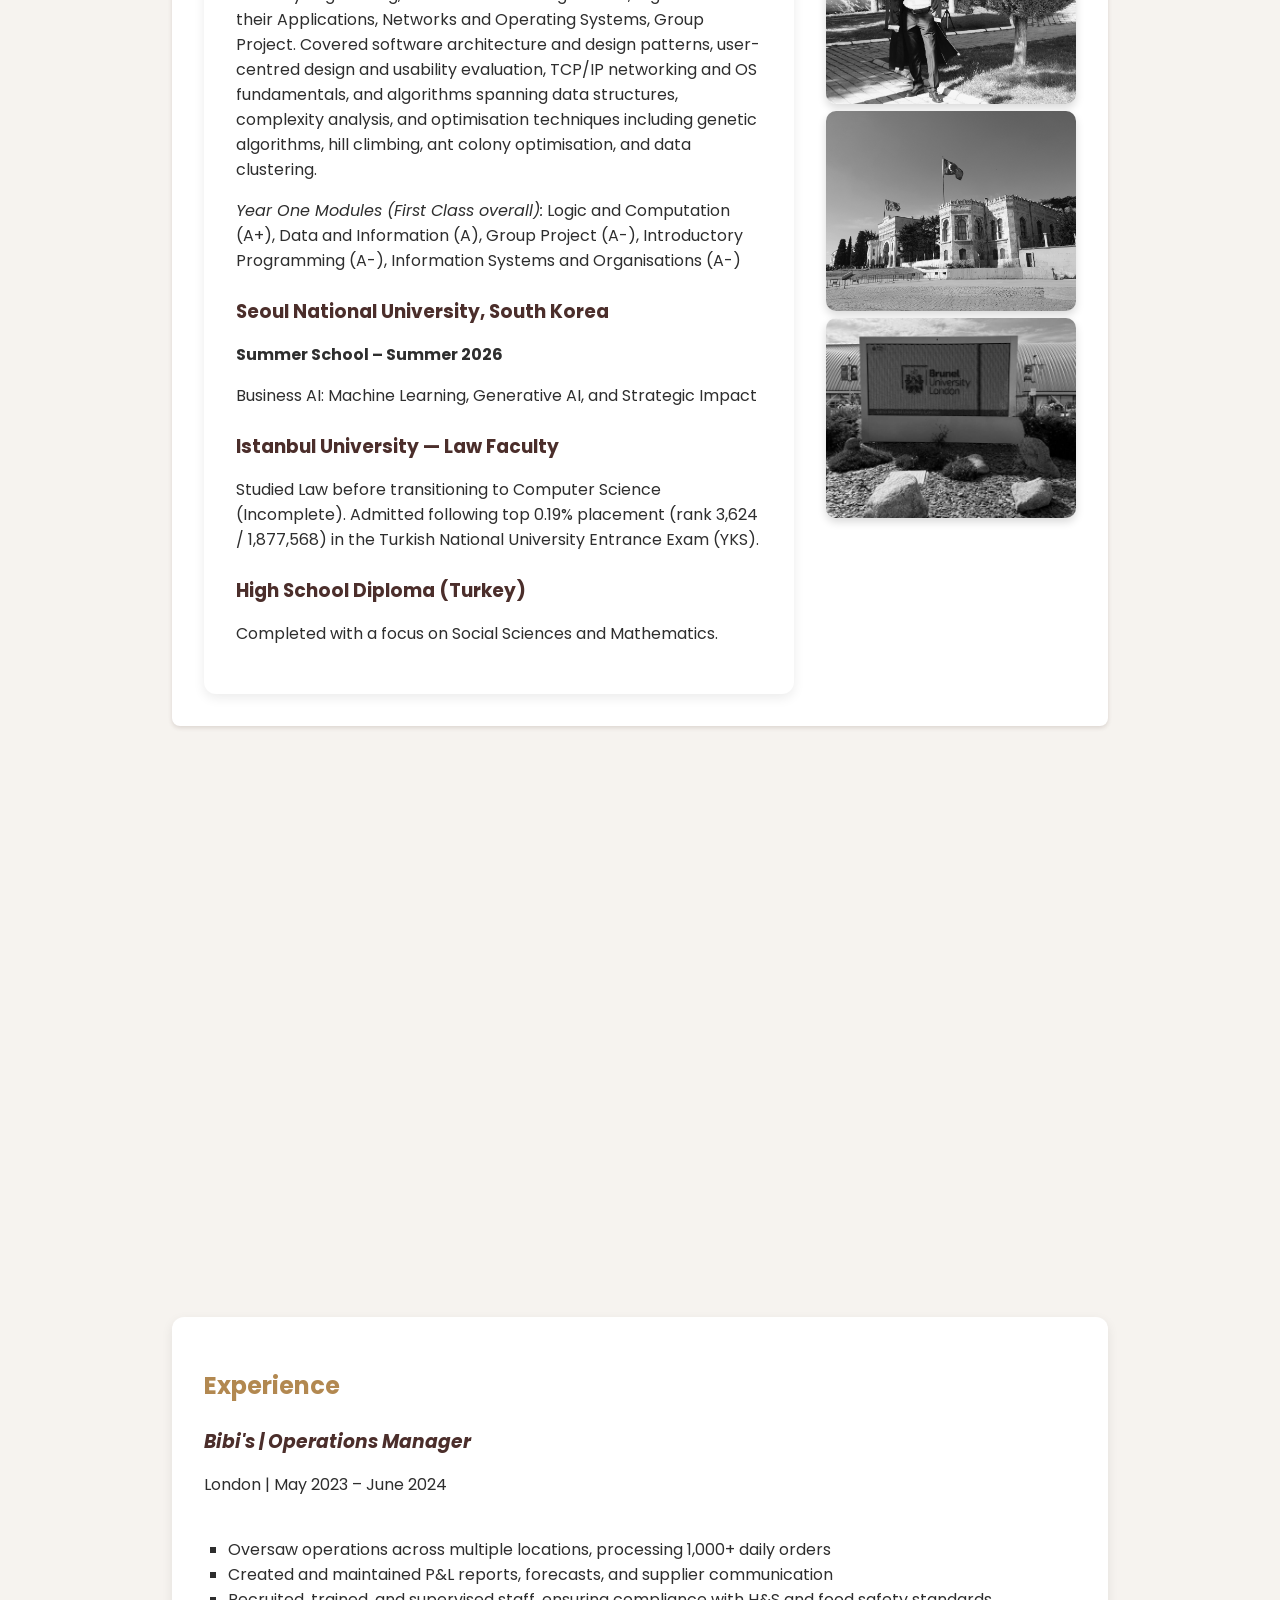
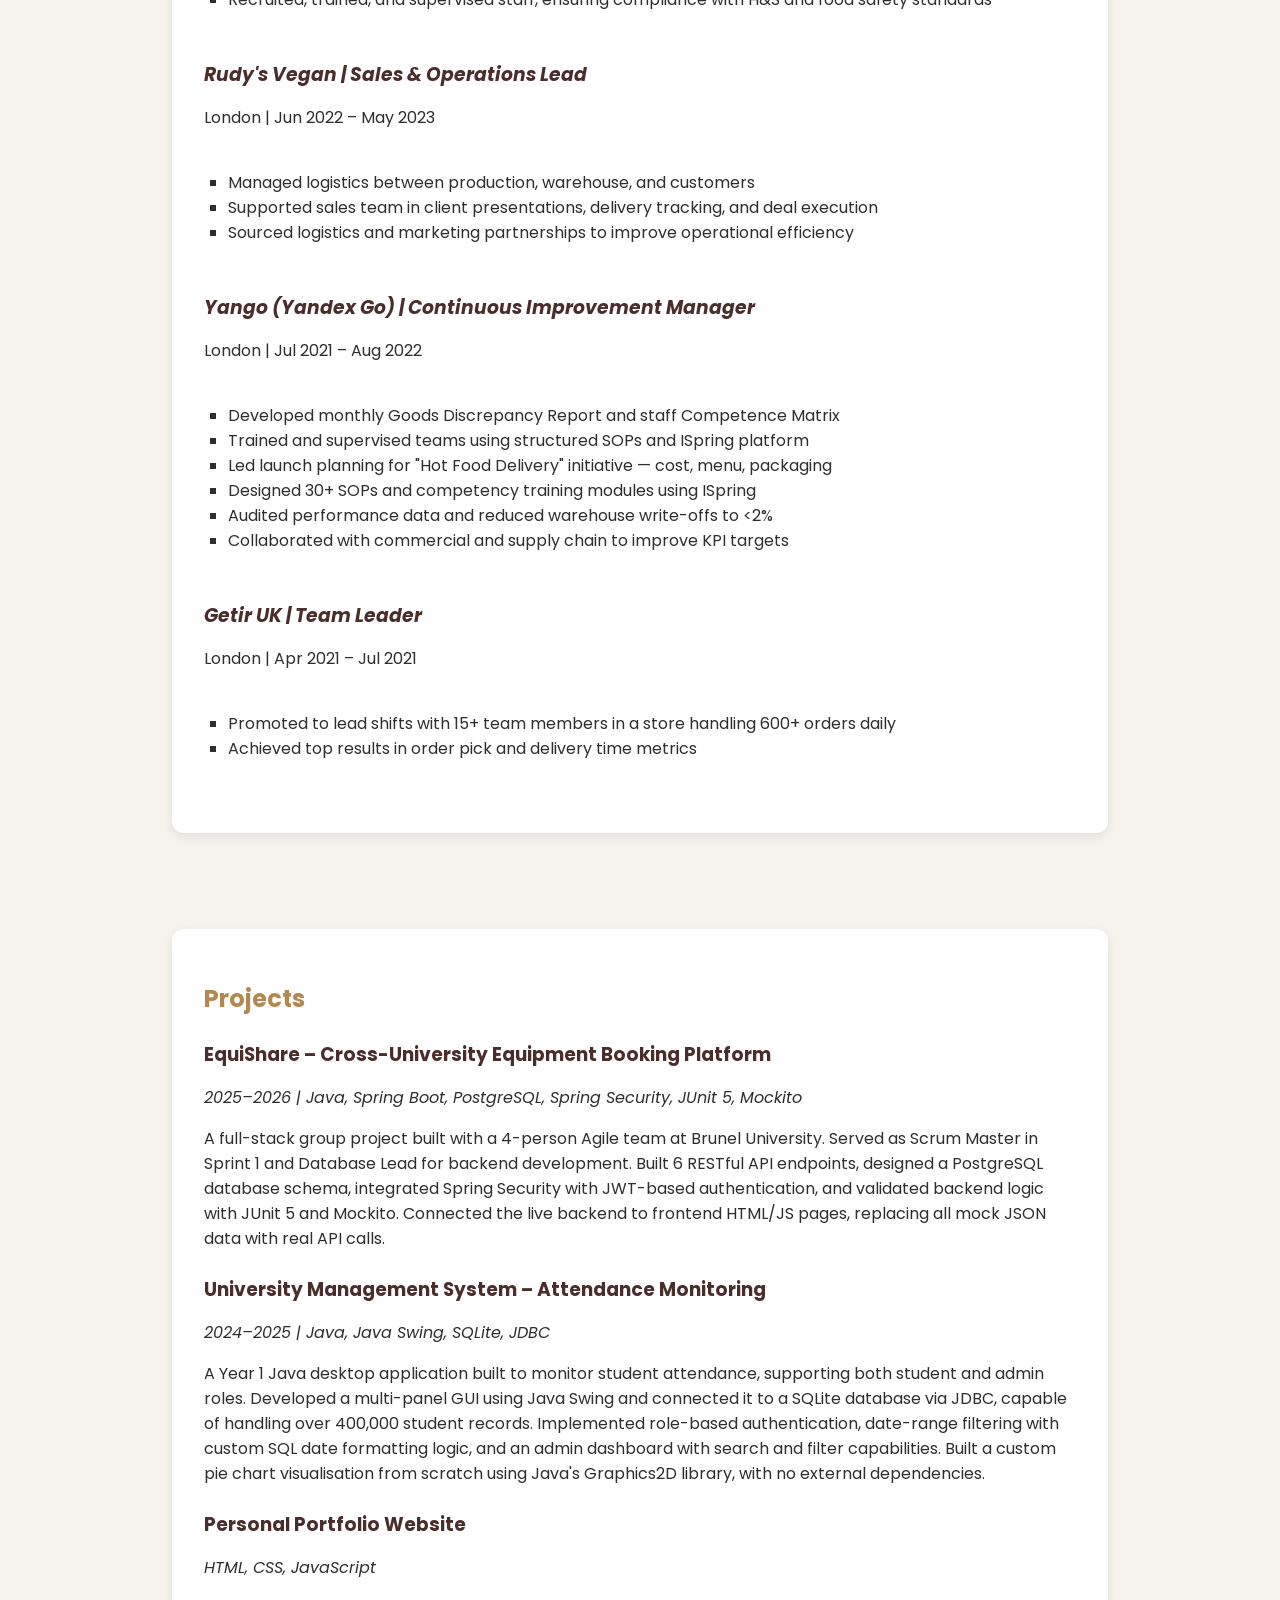
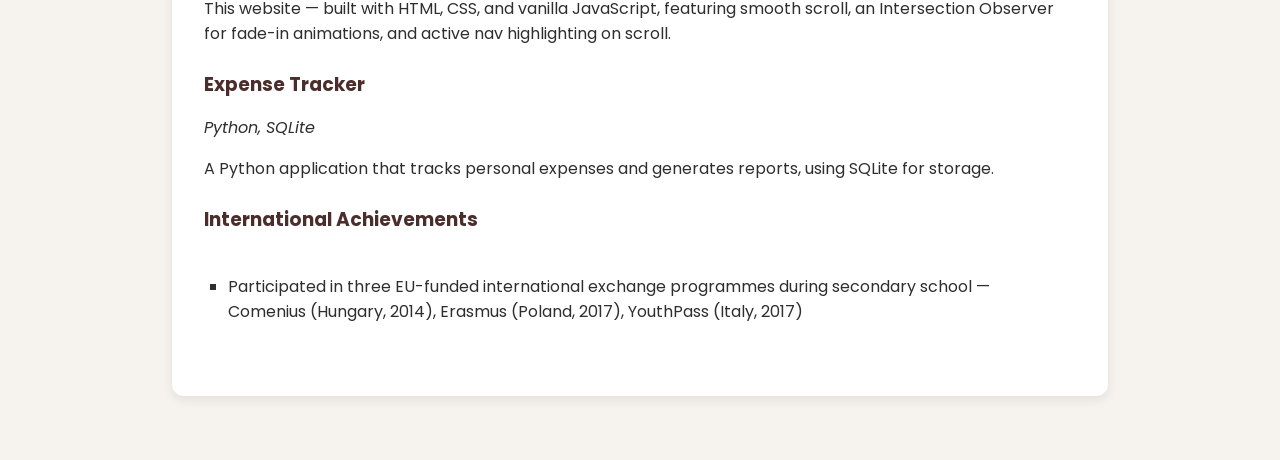
==== commit db1d825f: "Update portfolio content and code quality to match updated CV - Sync all content with updated CV: ne" ====
--- a/index.html
+++ b/index.html
@@ -1,10 +1,12 @@
 <!DOCTYPE html>
 <html lang="en">
-  <!-- html is fun and easy to learn after Java :) -->
   <head>
     <meta charset="UTF-8" />
     <meta name="viewport" content="width=device-width, initial-scale=1.0" />
-    <title>My Portfolio</title>
+    <title>Oguz Cayir | Portfolio</title>
+    <link rel="preconnect" href="https://fonts.googleapis.com" />
+    <link rel="preconnect" href="https://fonts.gstatic.com" crossorigin />
+    <link href="https://fonts.googleapis.com/css2?family=Poppins:wght@400;500;600&display=swap" rel="stylesheet" />
     <link rel="stylesheet" href="style.css" />
   </head>
   <body>
@@ -24,19 +26,17 @@
       </ul>
     </nav>
 
-    <main class ="container">
+    <main class="container">
       <section id="about">
         <div class="card">
           <h2>About Me</h2>
           <p>
-            I’m a Software Engineering student at Brunel University, currently
-            in my second year and on track for First Class Honours. I have over
-            three years of leadership experience in logistics and retail
-            operations. My focus is on backend development using Java, SQL, and
-            Python, while expanding my skills in Go, React, and cloud concepts.
-            I’m passionate about solving real-world problems with scalable
-            software and exploring full-stack development through academic and
-            personal projects.
+            I'm a Software Engineering student at Brunel University, on track for First Class Honours.
+            I focus on backend development with hands-on experience in Java, Spring Boot, and SQL.
+            I've built and deployed RESTful APIs backed by PostgreSQL as part of a collaborative Agile team
+            project, with practical experience in REST API design, JWT authentication, and cloud-hosted
+            databases. I'm passionate about applying scalable software solutions to real-world challenges and
+            bring adaptability and problem-solving skills from both academic and professional environments.
           </p>
         </div>
         <div class="about-photo">
@@ -50,33 +50,34 @@
 
       <section id="contact">
         <div class="card">
+          <h2>Contact</h2>
+          <p>You can reach me via:</p>
           <ul>
-            <h2>Contact</h2>
-            <p>You can reach me via:</p>
             <li>
-              Email:
-              <a href="mailto:oguzcayir99@gmail.com">oguzcayir99@gmail.com</a>
+              Email: <a href="mailto:oguzcayir99@gmail.com">oguzcayir99@gmail.com</a>
             </li>
             <li>
               LinkedIn:
               <a
                 href="https://www.linkedin.com/in/oguz-kagan-cayir/"
                 target="_blank"
-                >https://www.linkedin.com/in/oguz-kagan-cayir/</a
-              >
+                rel="noopener noreferrer"
+              >linkedin.com/in/oguz-kagan-cayir</a>
             </li>
             <li>
               GitHub:
-              <a href="https://github.com/OguzCayir" target="_blank"
-                >https://github.com/OguzCayir</a
-              >
+              <a
+                href="https://github.com/OguzCayir"
+                target="_blank"
+                rel="noopener noreferrer"
+              >github.com/OguzCayir</a>
             </li>
           </ul>
         </div>
         <div class="contact-photo">
           <img
             src="resources/images/contactMe.PNG"
-            alt="contact me photo ai generated"
+            alt="Contact illustration"
             class="hover-color-photo"
           />
         </div>
@@ -85,171 +86,155 @@
       <section id="education">
         <div class="card">
           <h2>Education</h2>
-          <ul>
-            <li>
-              <strong>Brunel University London</strong><br />
-              BSc in Computer Science / Software Engineering (2024 – 2027,
-              Expected First Class)
-              <p>
-                Year 2 modules: Algorithms, Software Development & Management,
-                Networks & Operating Systems. Developed a Java-based university
-                management system integrating SQLite and SPSS for analytics.
-              </p>
-            </li>
-            <li>
-              <strong>Istanbul University – Law Faculty</strong><br />
-              Studied Law before transitioning to Computer Science (Incomplete).
-            </li>
-            <li>
-              <strong>High School Diploma (Turkey)</strong> <br />
-              Completed with a focus on Social Sciences and also Mathematics.
-            </li>
-          </ul>
+
+          <h3>Brunel University London</h3>
+          <p><strong>BSc in Computer Science / Software Engineering</strong> (2024 – 2027, Expected First Class)</p>
+          <p>
+            <em>Year Two Modules:</em> Software Development and Management, Usability Engineering,
+            Fundamentals of Algorithms, Algorithms and their Applications, Networks and Operating Systems,
+            Group Project. Covered software architecture and design patterns, user-centred design and
+            usability evaluation, TCP/IP networking and OS fundamentals, and algorithms spanning data
+            structures, complexity analysis, and optimisation techniques including genetic algorithms,
+            hill climbing, ant colony optimisation, and data clustering.
+          </p>
+          <p>
+            <em>Year One Modules (First Class overall):</em> Logic and Computation (A+), Data and
+            Information (A), Group Project (A-), Introductory Programming (A-), Information Systems
+            and Organisations (A-)
+          </p>
+
+          <h3>Seoul National University, South Korea</h3>
+          <p><strong>Summer School – Summer 2026</strong></p>
+          <p>Business AI: Machine Learning, Generative AI, and Strategic Impact</p>
+
+          <h3>Istanbul University — Law Faculty</h3>
+          <p>
+            Studied Law before transitioning to Computer Science (Incomplete).
+            Admitted following top 0.19% placement (rank 3,624 / 1,877,568) in the Turkish National
+            University Entrance Exam (YKS).
+          </p>
+
+          <h3>High School Diploma (Turkey)</h3>
+          <p>Completed with a focus on Social Sciences and Mathematics.</p>
         </div>
 
         <div class="education-photo">
-          <img
-            src="resources/images/graduation.jpg"
-            alt="Education Background"
-            class="hover-color-photo"
-          />
-          <img
-            src="resources/images/lawfaculty2.jpg"
-            alt="Education Background"
-            class="hover-color-photo"
-          />
-          <img
-            src="resources/images/brunel.jpg"
-            alt="Education Background"
-            class="hover-color-photo"
-          />
-        </div>
-      </section>
-
-      <section id="skills" class ="card">
+          <img src="resources/images/graduation.jpg" alt="Graduation" class="hover-color-photo" />
+          <img src="resources/images/lawfaculty2.jpg" alt="Istanbul University Law Faculty" class="hover-color-photo" />
+          <img src="resources/images/brunel.jpg" alt="Brunel University" class="hover-color-photo" />
+        </div>
+      </section>
+
+      <section id="skills" class="card">
         <h2>Skills</h2>
         <ul>
           <li>
-            <strong>Programming Languages:</strong> Java (Intermediate), SQL
-            (Intermediate), Python (Beginner), Go (Beginner)
-          </li>
-          <li>
-            <strong>Web & Frontend:</strong> HTML, CSS, React (Beginner), Figma
-            (UI/UX Basics)
-          </li>
-          <li>
-            <strong>Backend & Databases:</strong> JDBC, SQLite, JSON Data
-            Handling
-          </li>
-          <li>
-            <strong>Software Practices:</strong> Agile Collaboration, Version
-            Control (Git & GitHub), CI/CD Principles
-          </li>
-          <li>
-            <strong>Testing & Debugging:</strong> JUnit, Manual Testing,
-            Debugging Fundamentals
-          </li>
-          <li>
-            <strong>Cloud & Data:</strong> AWS Basics, IBM SPSS, Excel, Data
-            Analysis & Interpretation
-          </li>
-          <li>
-            <strong>Professional Strengths:</strong> Communication,
-            Problem-Solving, Leadership, Operations Management
-          </li>
-        </ul>
-      </section>
-
-      <section id="experience" class ="card">
+            <strong>Languages:</strong> Java (Intermediate), SQL (Intermediate), Python (Intermediate), Go (Beginner)
+          </li>
+          <li>
+            <strong>Backend:</strong> Spring Boot, Spring Data JPA, Spring Security, Maven, REST API Design, JWT Authentication
+          </li>
+          <li>
+            <strong>Databases:</strong> PostgreSQL, SQLite, JDBC, JSON Data Handling
+          </li>
+          <li>
+            <strong>Testing:</strong> JUnit 5, Mockito, Manual Testing, Debugging
+          </li>
+          <li>
+            <strong>Frontend:</strong> HTML, CSS, Java Swing, React (Beginner), Figma (UI/UX Basics)
+          </li>
+          <li>
+            <strong>Tools & Practices:</strong> Git & GitHub, Agile Collaboration, UML Modelling, CI/CD Principles, Docker
+          </li>
+          <li>
+            <strong>Cloud & Data:</strong> AWS Basics, IBM SPSS, Excel, Data Analysis & Interpretation, SaaS Product Knowledge
+          </li>
+          <li>
+            <strong>Professional Strengths:</strong> Communication, Problem-Solving, Leadership, Operations Management
+          </li>
+        </ul>
+      </section>
+
+      <section id="experience" class="card">
         <h2>Experience</h2>
-        <!-- em = emphasis means important and rendered in italics -->
-        <h3><em>Bibi’s | Operations Manager</em></h3>
+
+        <h3><em>Bibi's | Operations Manager</em></h3>
         <p>London | May 2023 – June 2024</p>
         <ul>
-          <li>
-            Oversaw operations across multiple locations, processing 1,000+
-            daily orders
-          </li>
-          <li>
-            Created and maintained P&L reports, forecasts, and supplier
-            communication
-          </li>
-          <li>
-            Recruited, trained, and supervised staff, ensuring compliance with
-            H&S and food safety standards
-          </li>
-        </ul>
-
-        <h3><em>Rudy’s Vegan | Sales & Operations Lead</em></h3>
+          <li>Oversaw operations across multiple locations, processing 1,000+ daily orders</li>
+          <li>Created and maintained P&L reports, forecasts, and supplier communication</li>
+          <li>Recruited, trained, and supervised staff, ensuring compliance with H&S and food safety standards</li>
+        </ul>
+
+        <h3><em>Rudy's Vegan | Sales & Operations Lead</em></h3>
         <p>London | Jun 2022 – May 2023</p>
         <ul>
-          <li>
-            Managed logistics between production, warehouse, and customers
-          </li>
-          <li>
-            Supported sales team in client presentations, delivery tracking, and
-            deal execution
-          </li>
-          <li>
-            Sourced logistics and marketing partnerships to improve operational
-            efficiency
-          </li>
+          <li>Managed logistics between production, warehouse, and customers</li>
+          <li>Supported sales team in client presentations, delivery tracking, and deal execution</li>
+          <li>Sourced logistics and marketing partnerships to improve operational efficiency</li>
         </ul>
 
         <h3><em>Yango (Yandex Go) | Continuous Improvement Manager</em></h3>
         <p>London | Jul 2021 – Aug 2022</p>
         <ul>
-          <li>
-            Developed monthly Goods Discrepancy Report and staff Competence
-            Matrix
-          </li>
-          <li>
-            Trained and supervised teams using structured SOPs and ISpring
-            platform
-          </li>
-          <li>
-            Led launch planning for “Hot Food Delivery” initiative—cost, menu,
-            packaging
-          </li>
-          <li>
-            Designed 30+ SOPs and competency training modules using ISpring
-          </li>
-          <li>
-            Audited performance data and reduced warehouse write-offs to &lt;2%
-          </li>
-          <li>
-            Collaborated with commercial and supply chain to improve KPI targets
-          </li>
+          <li>Developed monthly Goods Discrepancy Report and staff Competence Matrix</li>
+          <li>Trained and supervised teams using structured SOPs and ISpring platform</li>
+          <li>Led launch planning for "Hot Food Delivery" initiative — cost, menu, packaging</li>
+          <li>Designed 30+ SOPs and competency training modules using ISpring</li>
+          <li>Audited performance data and reduced warehouse write-offs to &lt;2%</li>
+          <li>Collaborated with commercial and supply chain to improve KPI targets</li>
         </ul>
 
         <h3><em>Getir UK | Team Leader</em></h3>
         <p>London | Apr 2021 – Jul 2021</p>
         <ul>
-          <li>
-            Promoted to lead shifts with 15+ team members in a store handling
-            600+ orders daily
-          </li>
+          <li>Promoted to lead shifts with 15+ team members in a store handling 600+ orders daily</li>
           <li>Achieved top results in order pick and delivery time metrics</li>
         </ul>
       </section>
 
-      <section id="projects" class ="card">
+      <section id="projects" class="card">
         <h2>Projects</h2>
-        <ul>
-          <li>
-            <strong>University Management System</strong><br />
-            Java-based backend module managing attendance and records.
-            Integrated JDBC and SQLite, with data analysis via SPSS.
-          </li>
-          <li>
-            <strong>Personal Portfolio Website</strong><br />
-            Developed with HTML, CSS, and JavaScript to showcase my skills and
-            career progress. Future plans include migration to React.
-          </li>
-          <li>
-            <strong>Expense Tracker (Python + SQLite)</strong> <br />
-            A Python application that tracks expenses and generates reports,
-            utilizing SQLite for data storage.
+
+        <h3>EquiShare – Cross-University Equipment Booking Platform</h3>
+        <p><em>2025–2026 | Java, Spring Boot, PostgreSQL, Spring Security, JUnit 5, Mockito</em></p>
+        <p>
+          A full-stack group project built with a 4-person Agile team at Brunel University. Served as Scrum Master
+          in Sprint 1 and Database Lead for backend development. Built 6 RESTful API endpoints, designed a
+          PostgreSQL database schema, integrated Spring Security with JWT-based authentication, and validated
+          backend logic with JUnit 5 and Mockito. Connected the live backend to frontend HTML/JS pages,
+          replacing all mock JSON data with real API calls.
+        </p>
+
+        <h3>University Management System – Attendance Monitoring</h3>
+        <p><em>2024–2025 | Java, Java Swing, SQLite, JDBC</em></p>
+        <p>
+          A Year 1 Java desktop application built to monitor student attendance, supporting both student and
+          admin roles. Developed a multi-panel GUI using Java Swing and connected it to a SQLite database via
+          JDBC, capable of handling over 400,000 student records. Implemented role-based authentication,
+          date-range filtering with custom SQL date formatting logic, and an admin dashboard with search and
+          filter capabilities. Built a custom pie chart visualisation from scratch using Java's Graphics2D
+          library, with no external dependencies.
+        </p>
+
+        <h3>Personal Portfolio Website</h3>
+        <p><em>HTML, CSS, JavaScript</em></p>
+        <p>
+          This website — built with HTML, CSS, and vanilla JavaScript, featuring smooth scroll, an
+          Intersection Observer for fade-in animations, and active nav highlighting on scroll.
+        </p>
+
+        <h3>Expense Tracker</h3>
+        <p><em>Python, SQLite</em></p>
+        <p>
+          A Python application that tracks personal expenses and generates reports, using SQLite for storage.
+        </p>
+
+        <h3>International Achievements</h3>
+        <ul>
+          <li>
+            Participated in three EU-funded international exchange programmes during secondary school —
+            Comenius (Hungary, 2014), Erasmus (Poland, 2017), YouthPass (Italy, 2017)
           </li>
         </ul>
       </section>
--- a/style.css
+++ b/style.css
@@ -73,8 +73,13 @@
 
 h2 {
   color: #B28850;
-  /* Dark heading */
   margin-bottom: 1rem;
+}
+
+h3 {
+  color: #4B2E2B;
+  margin-top: 1.5rem;
+  margin-bottom: 0.25rem;
 }
 
 ul {
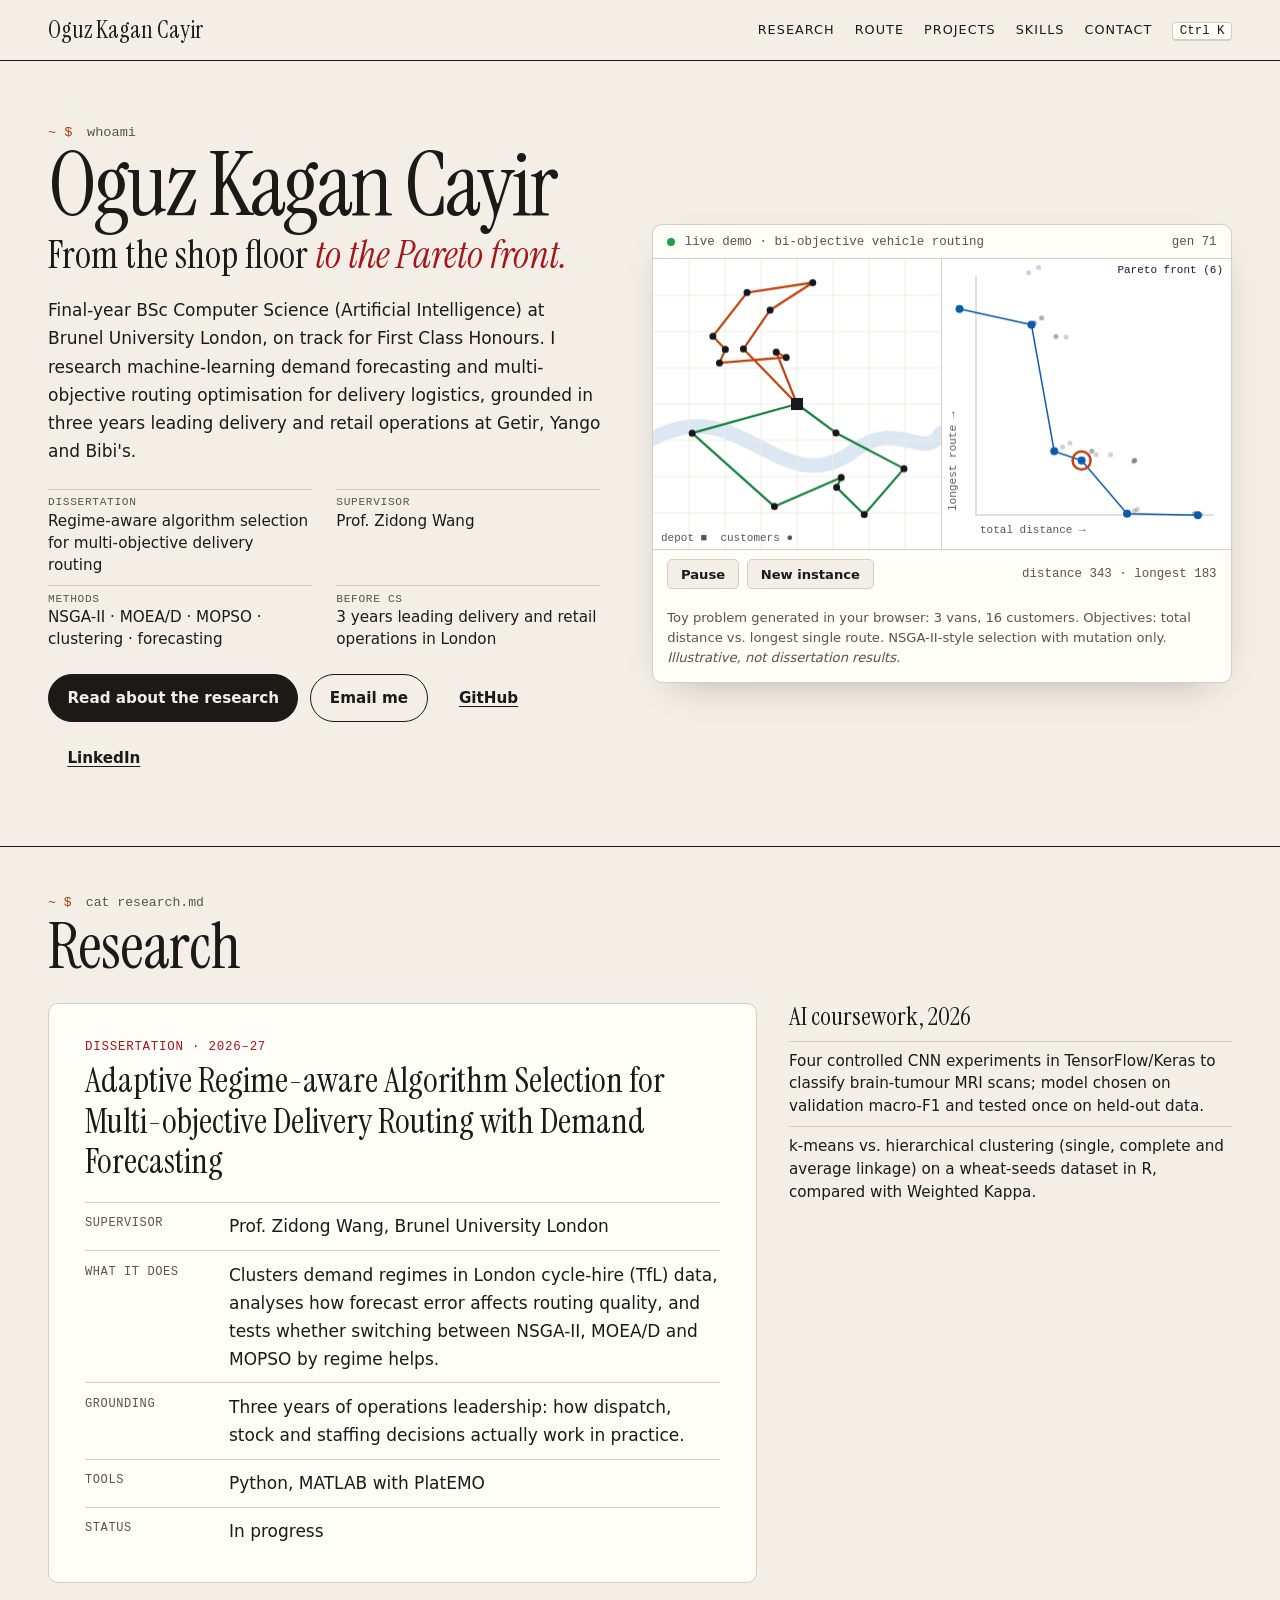
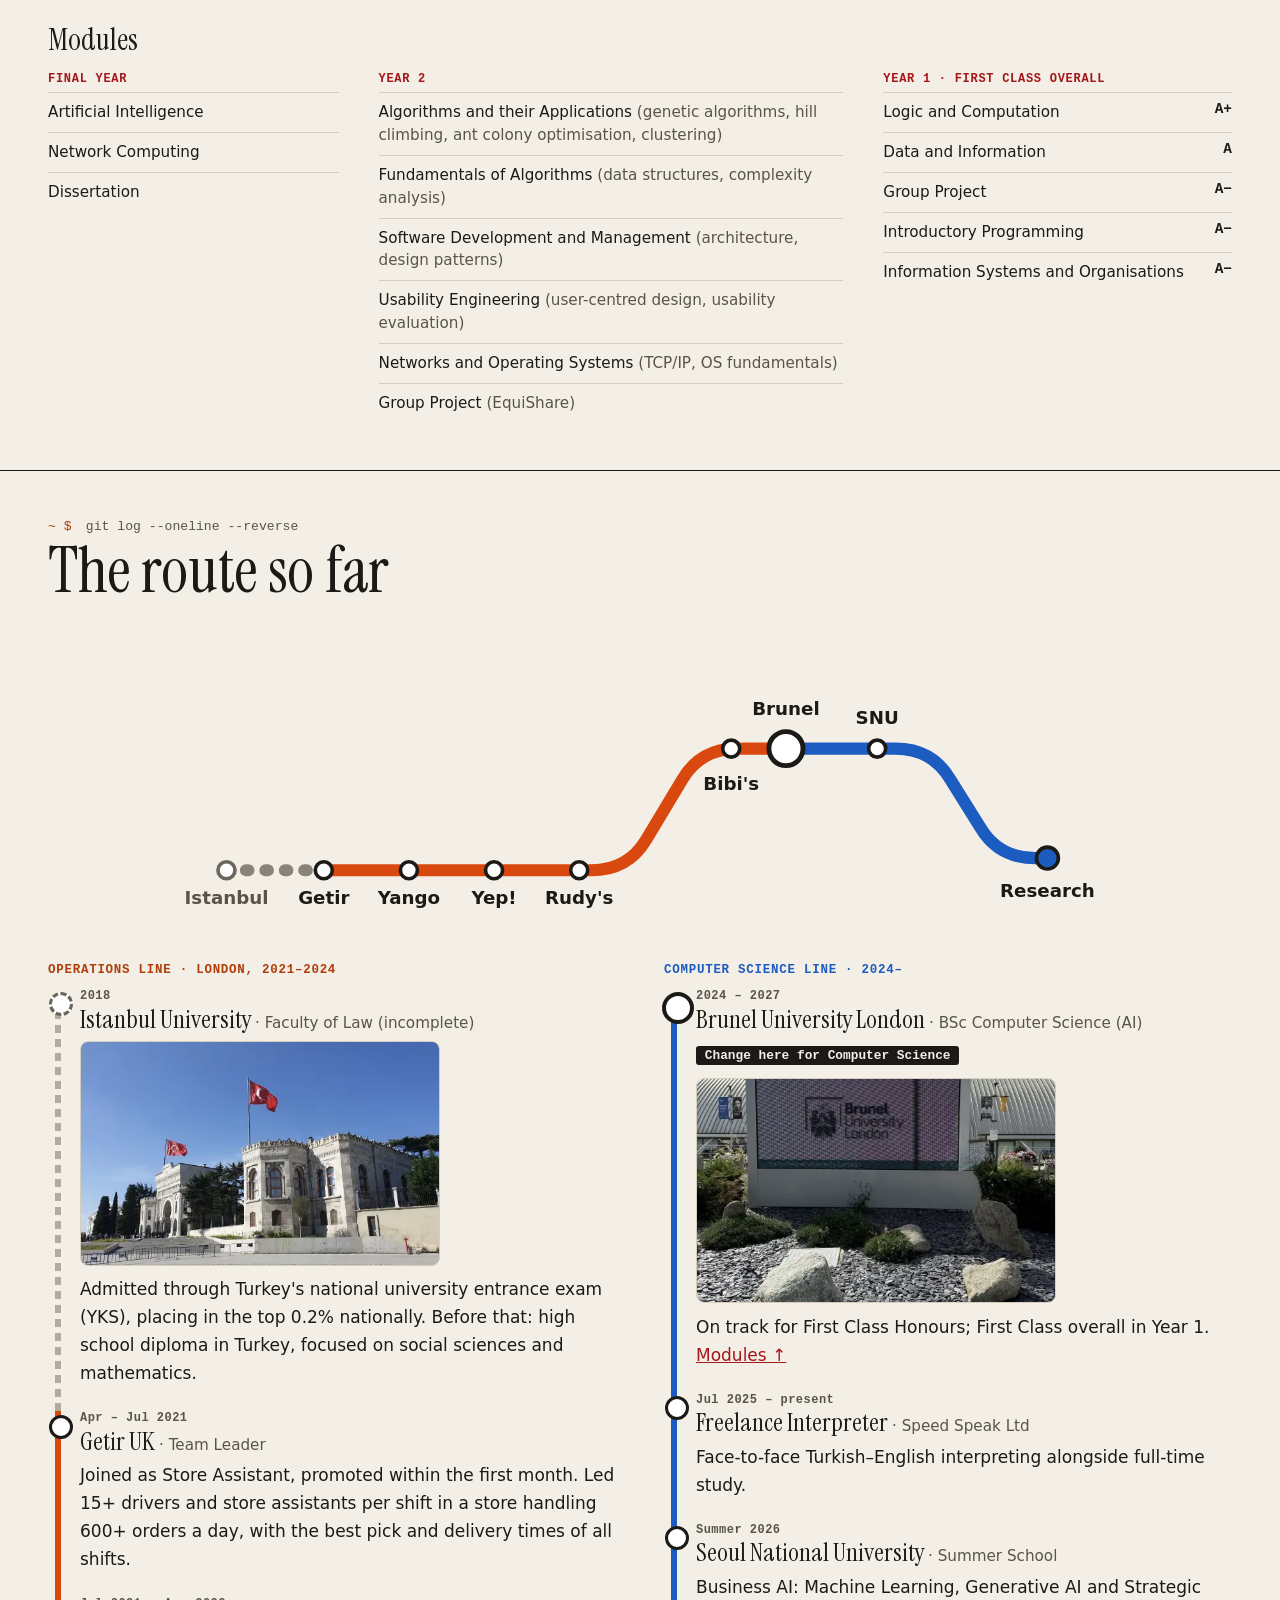
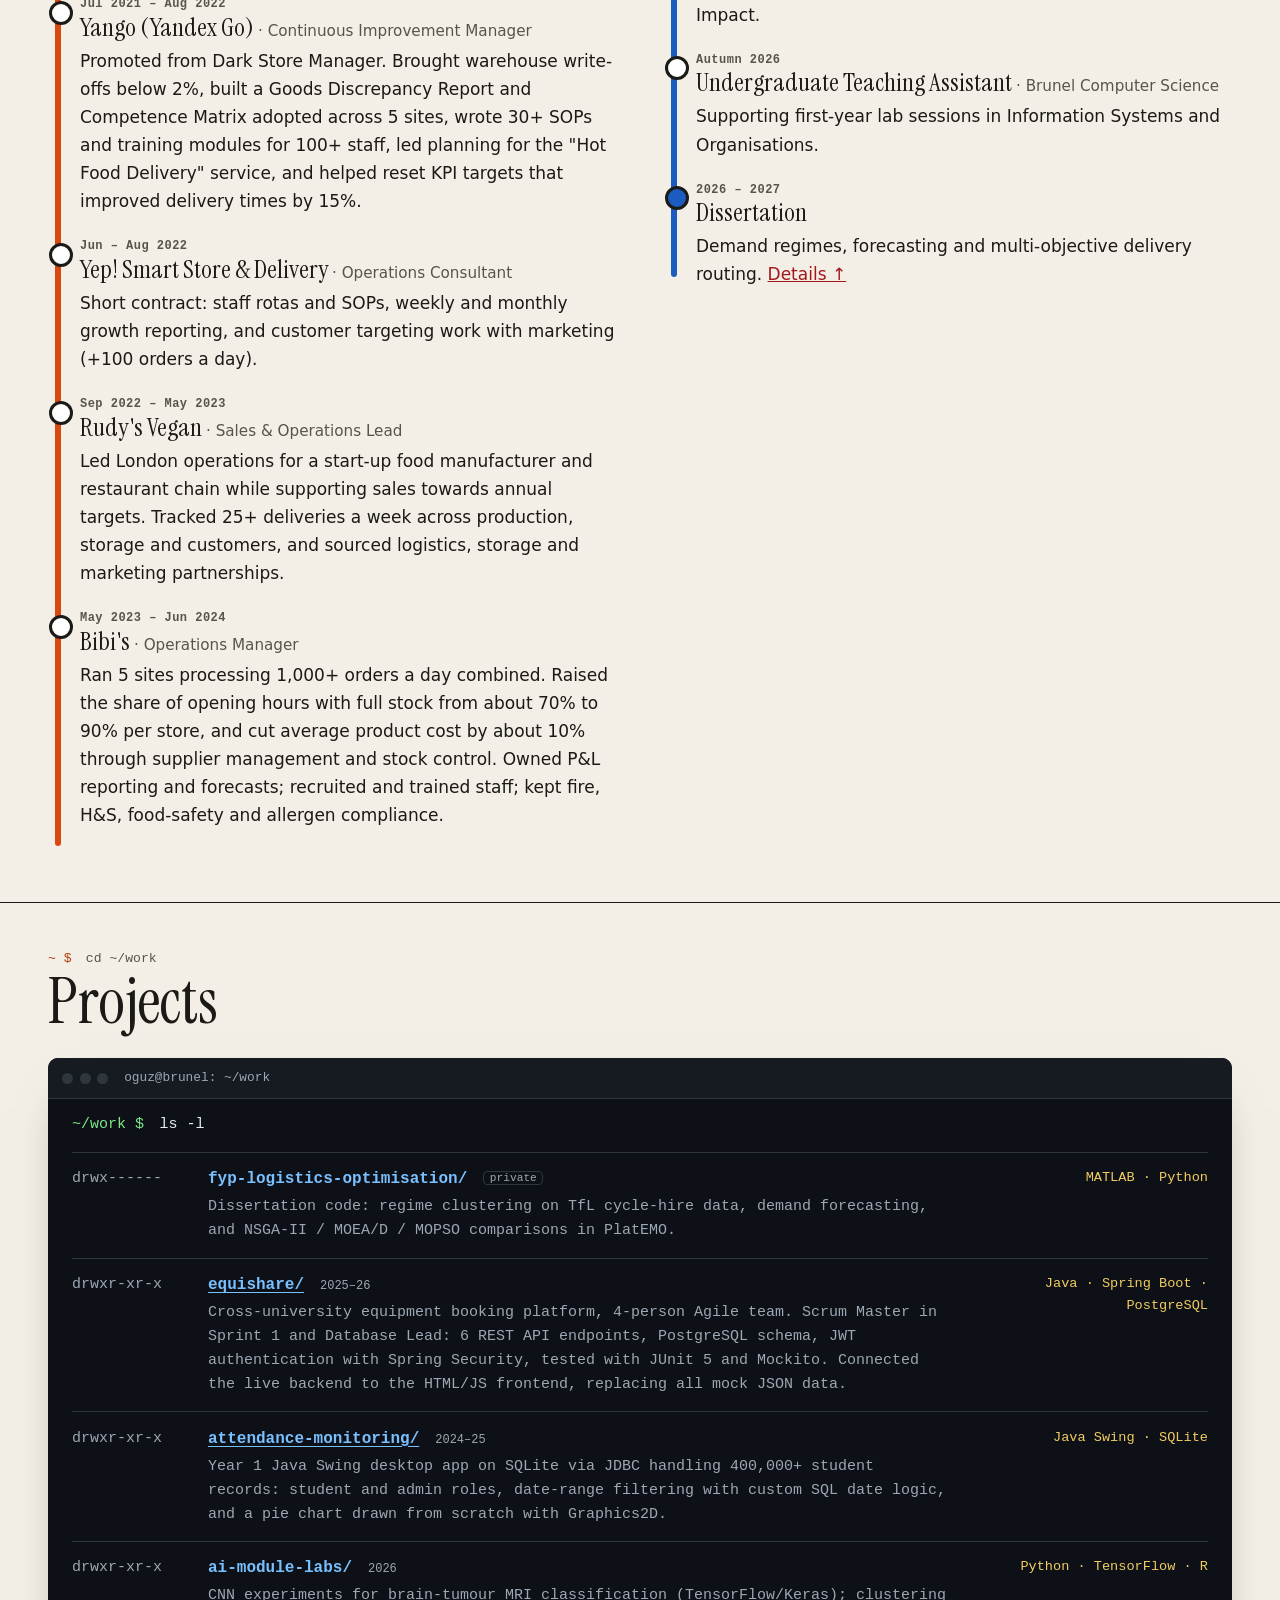
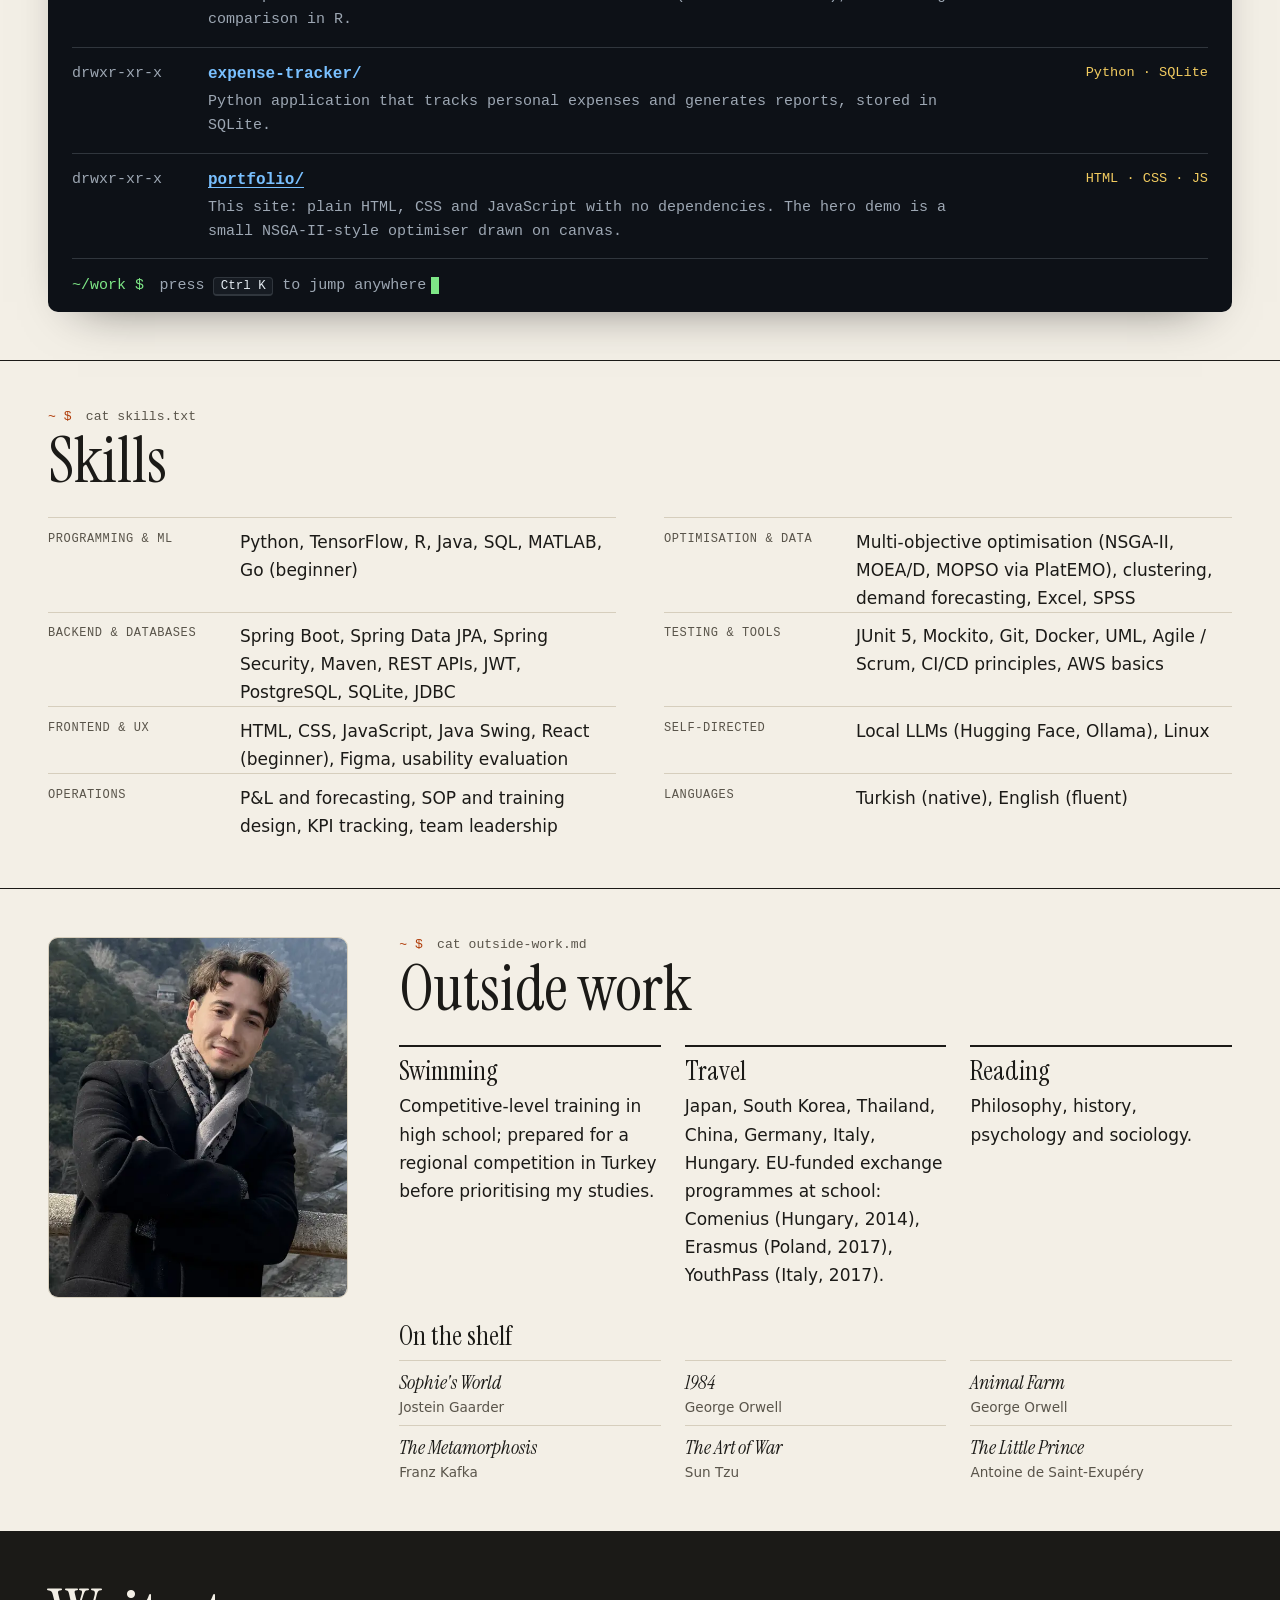
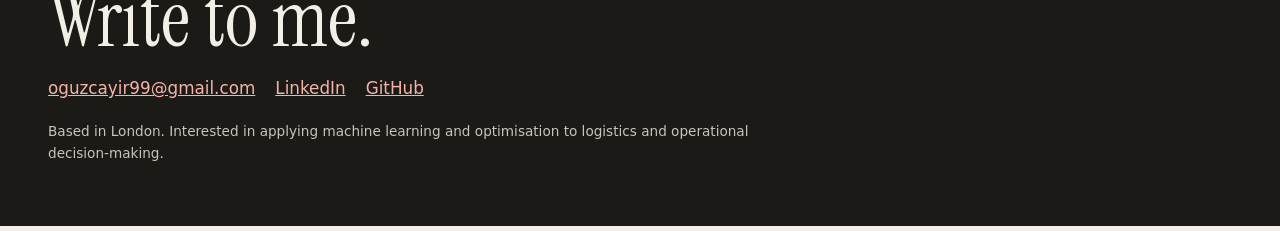
==== commit 019fbdb5: "Redesign portfolio: research-led site with live routing demo, route map and full CV content" ====
--- a/index.html
+++ b/index.html
@@ -1,245 +1,395 @@
 <!DOCTYPE html>
 <html lang="en">
-  <head>
-    <meta charset="UTF-8" />
-    <meta name="viewport" content="width=device-width, initial-scale=1.0" />
-    <title>Oguz Cayir | Portfolio</title>
-    <link rel="preconnect" href="https://fonts.googleapis.com" />
-    <link rel="preconnect" href="https://fonts.gstatic.com" crossorigin />
-    <link href="https://fonts.googleapis.com/css2?family=Poppins:wght@400;500;600&display=swap" rel="stylesheet" />
-    <link rel="stylesheet" href="style.css" />
-  </head>
-  <body>
-    <header>
-      <h1 id="intro-text"></h1>
-      <p>Welcome to my portfolio website</p>
-    </header>
-
-    <nav>
-      <ul class="navbar">
-        <li><a href="#about">About</a></li>
-        <li><a href="#contact">Contact</a></li>
-        <li><a href="#education">Education</a></li>
-        <li><a href="#skills">Skills</a></li>
-        <li><a href="#experience">Experience</a></li>
-        <li><a href="#projects">Projects</a></li>
-      </ul>
+<head>
+  <meta charset="UTF-8" />
+  <meta name="viewport" content="width=device-width, initial-scale=1" />
+  <title>Oguz Kagan Cayir · Computer Science (AI), multi-objective routing and demand forecasting</title>
+  <meta name="description" content="Oguz Kagan Cayir: final-year BSc Computer Science (Artificial Intelligence) at Brunel University London, researching demand forecasting and multi-objective routing optimisation for delivery logistics, after three years leading delivery and retail operations." />
+  <meta name="author" content="Oguz Kagan Cayir" />
+  <meta name="theme-color" content="#f3efe6" />
+  <link rel="canonical" href="https://oguzcayir.github.io/MyPortfolioProject/" />
+  <meta property="og:type" content="profile" />
+  <meta property="og:url" content="https://oguzcayir.github.io/MyPortfolioProject/" />
+  <meta property="og:title" content="Oguz Kagan Cayir · From the shop floor to the Pareto front" />
+  <meta property="og:description" content="Final-year BSc Computer Science (AI), Brunel University London. Multi-objective routing and demand forecasting for delivery logistics." />
+  <meta property="og:image" content="https://oguzcayir.github.io/MyPortfolioProject/img/og.jpg" />
+  <meta property="og:image:width" content="1200" />
+  <meta property="og:image:height" content="630" />
+  <meta name="twitter:card" content="summary_large_image" />
+  <link rel="icon" href="data:image/svg+xml,%3Csvg xmlns='http://www.w3.org/2000/svg' viewBox='0 0 32 32'%3E%3Crect width='32' height='32' rx='6' fill='%231b1a17'/%3E%3Ctext x='16' y='21' font-family='sans-serif' font-size='13' font-weight='700' text-anchor='middle' fill='%23f3efe6'%3EOC%3C/text%3E%3C/svg%3E" />
+  <link rel="preload" href="fonts/instrument-serif-regular.woff2" as="font" type="font/woff2" crossorigin />
+  <link rel="stylesheet" href="style.css" />
+  <script type="application/ld+json">
+  {
+    "@context": "https://schema.org",
+    "@type": "Person",
+    "name": "Oguz Kagan Cayir",
+    "url": "https://oguzcayir.github.io/MyPortfolioProject/",
+    "description": "Final-year BSc Computer Science (Artificial Intelligence) student researching demand forecasting and multi-objective routing optimisation for delivery logistics.",
+    "alumniOf": { "@type": "CollegeOrUniversity", "name": "Brunel University London" },
+    "knowsLanguage": ["Turkish", "English"],
+    "sameAs": ["https://www.linkedin.com/in/oguz-kagan-cayir/", "https://github.com/OguzCayir"]
+  }
+  </script>
+</head>
+<body>
+  <a class="skip" href="#main">Skip to content</a>
+
+  <header class="top">
+    <a class="mark" href="#">Oguz Kagan Cayir</a>
+    <nav aria-label="Primary">
+      <a href="#research">Research</a>
+      <a href="#route">Route</a>
+      <a href="#work">Projects</a>
+      <a href="#skills">Skills</a>
+      <a href="#contact">Contact</a>
     </nav>
-
-    <main class="container">
-      <section id="about">
-        <div class="card">
-          <h2>About Me</h2>
-          <p>
-            I'm a Software Engineering student at Brunel University, on track for First Class Honours.
-            I focus on backend development with hands-on experience in Java, Spring Boot, and SQL.
-            I've built and deployed RESTful APIs backed by PostgreSQL as part of a collaborative Agile team
-            project, with practical experience in REST API design, JWT authentication, and cloud-hosted
-            databases. I'm passionate about applying scalable software solutions to real-world challenges and
-            bring adaptability and problem-solving skills from both academic and professional environments.
-          </p>
-        </div>
-        <div class="about-photo">
-          <img
-            src="resources/images/profile.jpg"
-            alt="Oguz's Profile Picture"
-            class="hover-color-photo"
-          />
-        </div>
-      </section>
-
-      <section id="contact">
-        <div class="card">
-          <h2>Contact</h2>
-          <p>You can reach me via:</p>
+    <button id="open-palette" class="kbd-btn" type="button" aria-haspopup="dialog" aria-label="Open command palette">
+      <kbd class="kbd-hint">Ctrl K</kbd>
+    </button>
+  </header>
+
+  <main id="main">
+    <!-- HERO -->
+    <section class="hero" aria-labelledby="hero-title">
+      <div class="intro">
+        <p class="prompt-line"><span class="ps1">~ $</span> whoami</p>
+        <h1 id="hero-title">Oguz Kagan Cayir</h1>
+        <p class="tagline">From the shop floor <em>to the Pareto front.</em></p>
+        <p class="lede">
+          Final-year BSc Computer Science (Artificial Intelligence) at Brunel University London, on track for
+          First Class Honours. I research machine-learning demand forecasting and multi-objective routing
+          optimisation for delivery logistics, grounded in three years leading delivery and retail operations
+          at Getir, Yango and Bibi's.
+        </p>
+        <ul class="facts" aria-label="Key facts">
+          <li><span>Dissertation</span>Regime-aware algorithm selection for multi-objective delivery routing</li>
+          <li><span>Supervisor</span>Prof. Zidong Wang</li>
+          <li><span>Methods</span>NSGA-II · MOEA/D · MOPSO · clustering · forecasting</li>
+          <li><span>Before CS</span>3 years leading delivery and retail operations in London</li>
+        </ul>
+        <div class="cta">
+          <a class="btn primary" href="#research">Read about the research</a>
+          <a class="btn" href="mailto:oguzcayir99@gmail.com">Email me</a>
+          <a class="btn ghost" href="https://github.com/OguzCayir">GitHub</a>
+          <a class="btn ghost" href="https://www.linkedin.com/in/oguz-kagan-cayir/">LinkedIn</a>
+        </div>
+      </div>
+
+      <figure class="lab" aria-labelledby="lab-cap">
+        <div class="lab-head">
+          <span class="dot" aria-hidden="true"></span>
+          <span>live demo · bi-objective vehicle routing</span>
+          <span class="gen" id="gen">gen 0</span>
+        </div>
+        <div class="panes">
+          <canvas id="map" role="img" aria-label="Map of a toy delivery problem: one depot, 16 customers and three vehicle routes."></canvas>
+          <canvas id="front" tabindex="0" role="img"
+            aria-label="Pareto front plot. Use left and right arrow keys to pick a trade-off solution."></canvas>
+        </div>
+        <div class="lab-controls">
+          <button id="toggle" type="button">Pause</button>
+          <button id="reset" type="button">New instance</button>
+          <p id="readout" aria-live="polite">Pick a point on the front to see its routes.</p>
+        </div>
+        <figcaption id="lab-cap">
+          Toy problem generated in your browser: 3 vans, 16 customers. Objectives: total distance vs. longest single
+          route. NSGA-II-style selection with mutation only. <em>Illustrative, not dissertation results.</em>
+        </figcaption>
+      </figure>
+    </section>
+
+    <!-- RESEARCH -->
+    <section id="research" class="block" aria-labelledby="research-title">
+      <p class="label"><span class="ps1">~ $</span> cat research.md</p>
+      <h2 id="research-title">Research</h2>
+      <div class="research-grid">
+        <article class="paper">
+          <p class="kicker">Dissertation · 2026–27</p>
+          <h3>Adaptive Regime-aware Algorithm Selection for Multi-objective Delivery Routing with Demand Forecasting</h3>
+          <dl>
+            <div><dt>Supervisor</dt><dd>Prof. Zidong Wang, Brunel University London</dd></div>
+            <div><dt>What it does</dt><dd>Clusters demand regimes in London cycle-hire (TfL) data, analyses how
+              forecast error affects routing quality, and tests whether switching between NSGA-II, MOEA/D and MOPSO
+              by regime helps.</dd></div>
+            <div><dt>Grounding</dt><dd>Three years of operations leadership: how dispatch, stock and staffing decisions
+              actually work in practice.</dd></div>
+            <div><dt>Tools</dt><dd>Python, MATLAB with PlatEMO</dd></div>
+            <div><dt>Status</dt><dd>In progress</dd></div>
+          </dl>
+        </article>
+        <aside class="side" aria-labelledby="ai-title">
+          <h3 id="ai-title">AI coursework, 2026</h3>
+          <ul class="ticks">
+            <li>Four controlled CNN experiments in TensorFlow/Keras to classify brain-tumour MRI scans; model chosen on
+              validation macro-F1 and tested once on held-out data.</li>
+            <li>k-means vs. hierarchical clustering (single, complete and average linkage) on a wheat-seeds dataset in R,
+              compared with Weighted Kappa.</li>
+          </ul>
+        </aside>
+      </div>
+
+      <div class="modules" aria-labelledby="modules-title">
+        <h3 id="modules-title">Modules</h3>
+        <div class="years">
+          <div>
+            <p class="yr">Final year</p>
+            <ul class="ticks">
+              <li>Artificial Intelligence</li>
+              <li>Network Computing</li>
+              <li>Dissertation</li>
+            </ul>
+          </div>
+          <div>
+            <p class="yr">Year 2</p>
+            <ul class="ticks">
+              <li>Algorithms and their Applications <span>(genetic algorithms, hill climbing, ant colony optimisation, clustering)</span></li>
+              <li>Fundamentals of Algorithms <span>(data structures, complexity analysis)</span></li>
+              <li>Software Development and Management <span>(architecture, design patterns)</span></li>
+              <li>Usability Engineering <span>(user-centred design, usability evaluation)</span></li>
+              <li>Networks and Operating Systems <span>(TCP/IP, OS fundamentals)</span></li>
+              <li>Group Project <span>(EquiShare)</span></li>
+            </ul>
+          </div>
+          <div>
+            <p class="yr">Year 1 · First Class overall</p>
+            <ul class="ticks grades">
+              <li>Logic and Computation <b>A+</b></li>
+              <li>Data and Information <b>A</b></li>
+              <li>Group Project <b>A−</b></li>
+              <li>Introductory Programming <b>A−</b></li>
+              <li>Information Systems and Organisations <b>A−</b></li>
+            </ul>
+          </div>
+        </div>
+      </div>
+    </section>
+
+    <!-- ROUTE -->
+    <section id="route" class="block" aria-labelledby="route-title">
+      <p class="label"><span class="ps1">~ $</span> git log --oneline --reverse</p>
+      <h2 id="route-title">The route so far</h2>
+
+      <svg class="route-map" viewBox="0 0 740 250" role="img" aria-labelledby="map-title">
+        <title id="map-title">Route map. A grey line starts in Istanbul. An orange operations line runs through Getir,
+          Yango, Yep!, Rudy's Vegan and Bibi's, then meets the blue computer science line at Brunel, which continues
+          to Seoul National University and the dissertation.</title>
+        <path class="ln origin" d="M30 200 H110" />
+        <path class="ln ops" d="M110 200 H330 Q360 200 375 175 L405 125 Q420 100 450 100 H490" />
+        <path class="ln cs" d="M490 100 H580 Q610 100 625 125 L650 165 Q665 190 695 190 H705" />
+        <g class="stn grey"><circle cx="30" cy="200" r="7"/><text x="30" y="228">Istanbul</text></g>
+        <g class="stn"><circle cx="110" cy="200" r="7"/><text x="110" y="228">Getir</text></g>
+        <g class="stn"><circle cx="180" cy="200" r="7"/><text x="180" y="228">Yango</text></g>
+        <g class="stn"><circle cx="250" cy="200" r="7"/><text x="250" y="228">Yep!</text></g>
+        <g class="stn"><circle cx="320" cy="200" r="7"/><text x="320" y="228">Rudy's</text></g>
+        <g class="stn"><circle cx="445" cy="100" r="7"/><text x="445" y="134">Bibi's</text></g>
+        <g class="stn"><rect x="476" y="86" width="28" height="28" rx="14"/><text x="490" y="72">Brunel</text></g>
+        <g class="stn"><circle cx="565" cy="100" r="7"/><text x="565" y="80">SNU</text></g>
+        <g class="stn end"><circle cx="705" cy="190" r="9"/><text x="705" y="222">Research</text></g>
+      </svg>
+
+      <div class="lines">
+        <div class="line ops">
+          <p class="line-name">Operations line · London, 2021–2024</p>
+          <ol>
+            <li class="origin">
+              <p class="when">2018</p>
+              <h3>Istanbul University <span>· Faculty of Law (incomplete)</span></h3>
+              <img class="stop-img" src="img/istanbul-law-560.webp" width="560" height="350" loading="lazy"
+                alt="Istanbul University's historic main building with Turkish flags" />
+              <p>Admitted through Turkey's national university entrance exam (YKS), placing in the top 0.2% nationally.
+                Before that: high school diploma in Turkey, focused on social sciences and mathematics.</p>
+            </li>
+            <li>
+              <p class="when">Apr – Jul 2021</p>
+              <h3>Getir UK <span>· Team Leader</span></h3>
+              <p>Joined as Store Assistant, promoted within the first month. Led 15+ drivers and store assistants per
+                shift in a store handling 600+ orders a day, with the best pick and delivery times of all shifts.</p>
+            </li>
+            <li>
+              <p class="when">Jul 2021 – Aug 2022</p>
+              <h3>Yango (Yandex Go) <span>· Continuous Improvement Manager</span></h3>
+              <p>Promoted from Dark Store Manager. Brought warehouse write-offs below 2%, built a Goods Discrepancy
+                Report and Competence Matrix adopted across 5 sites, wrote 30+ SOPs and training modules for 100+ staff,
+                led planning for the "Hot Food Delivery" service, and helped reset KPI targets that improved delivery
+                times by 15%.</p>
+            </li>
+            <li>
+              <p class="when">Jun – Aug 2022</p>
+              <h3>Yep! Smart Store &amp; Delivery <span>· Operations Consultant</span></h3>
+              <p>Short contract: staff rotas and SOPs, weekly and monthly growth reporting, and customer targeting
+                work with marketing (+100 orders a day).</p>
+            </li>
+            <li>
+              <p class="when">Sep 2022 – May 2023</p>
+              <h3>Rudy's Vegan <span>· Sales &amp; Operations Lead</span></h3>
+              <p>Led London operations for a start-up food manufacturer and restaurant chain while supporting sales
+                towards annual targets. Tracked 25+ deliveries a week across production, storage and customers, and
+                sourced logistics, storage and marketing partnerships.</p>
+            </li>
+            <li>
+              <p class="when">May 2023 – Jun 2024</p>
+              <h3>Bibi's <span>· Operations Manager</span></h3>
+              <p>Ran 5 sites processing 1,000+ orders a day combined. Raised the share of opening hours with full stock
+                from about 70% to 90% per store, and cut average product cost by about 10% through supplier management
+                and stock control. Owned P&amp;L reporting and forecasts; recruited and trained staff; kept fire, H&amp;S,
+                food-safety and allergen compliance.</p>
+            </li>
+          </ol>
+        </div>
+
+        <div class="line cs">
+          <p class="line-name">Computer Science line · 2024–</p>
+          <ol>
+            <li class="interchange">
+              <p class="when">2024 – 2027</p>
+              <h3>Brunel University London <span>· BSc Computer Science (AI)</span></h3>
+              <p class="change">Change here for Computer Science</p>
+              <img class="stop-img" src="img/brunel-560.webp" width="560" height="350" loading="lazy"
+                alt="Brunel University London sign on campus" />
+              <p>On track for First Class Honours; First Class overall in Year 1. <a href="#modules-title">Modules ↑</a></p>
+            </li>
+            <li>
+              <p class="when">Jul 2025 – present</p>
+              <h3>Freelance Interpreter <span>· Speed Speak Ltd</span></h3>
+              <p>Face-to-face Turkish–English interpreting alongside full-time study.</p>
+            </li>
+            <li>
+              <p class="when">Summer 2026</p>
+              <h3>Seoul National University <span>· Summer School</span></h3>
+              <p>Business AI: Machine Learning, Generative AI and Strategic Impact.</p>
+            </li>
+            <li>
+              <p class="when">Autumn 2026</p>
+              <h3>Undergraduate Teaching Assistant <span>· Brunel Computer Science</span></h3>
+              <p>Supporting first-year lab sessions in Information Systems and Organisations.</p>
+            </li>
+            <li class="end">
+              <p class="when">2026 – 2027</p>
+              <h3>Dissertation</h3>
+              <p>Demand regimes, forecasting and multi-objective delivery routing. <a href="#research">Details ↑</a></p>
+            </li>
+          </ol>
+        </div>
+      </div>
+    </section>
+
+    <!-- PROJECTS -->
+    <section id="work" class="block" aria-labelledby="work-title">
+      <p class="label"><span class="ps1">~ $</span> cd ~/work</p>
+      <h2 id="work-title">Projects</h2>
+      <div class="term">
+        <div class="term-bar" aria-hidden="true"><i></i><i></i><i></i><span>oguz@brunel: ~/work</span></div>
+        <p class="term-cmd"><span class="ps1">~/work $</span> ls -l</p>
+        <ul class="rows">
+          <li>
+            <span class="perm" aria-hidden="true">drwx------</span>
+            <div><h3>fyp-logistics-optimisation/ <span class="tag">private</span></h3>
+              <p>Dissertation code: regime clustering on TfL cycle-hire data, demand forecasting, and NSGA-II / MOEA/D /
+                MOPSO comparisons in PlatEMO.</p></div>
+            <span class="lang">MATLAB · Python</span>
+          </li>
+          <li>
+            <span class="perm" aria-hidden="true">drwxr-xr-x</span>
+            <div><h3><a href="https://github.com/OguzCayir/EquiShare">equishare/</a> <span class="yr-tag">2025–26</span></h3>
+              <p>Cross-university equipment booking platform, 4-person Agile team. Scrum Master in Sprint 1 and Database
+                Lead: 6 REST API endpoints, PostgreSQL schema, JWT authentication with Spring Security, tested with
+                JUnit 5 and Mockito. Connected the live backend to the HTML/JS frontend, replacing all mock JSON data.</p></div>
+            <span class="lang">Java · Spring Boot · PostgreSQL</span>
+          </li>
+          <li>
+            <span class="perm" aria-hidden="true">drwxr-xr-x</span>
+            <div><h3><a href="https://github.com/OguzCayir/University-Attendance-Monitoring">attendance-monitoring/</a> <span class="yr-tag">2024–25</span></h3>
+              <p>Year 1 Java Swing desktop app on SQLite via JDBC handling 400,000+ student records: student and admin
+                roles, date-range filtering with custom SQL date logic, and a pie chart drawn from scratch with Graphics2D.</p></div>
+            <span class="lang">Java Swing · SQLite</span>
+          </li>
+          <li>
+            <span class="perm" aria-hidden="true">drwxr-xr-x</span>
+            <div><h3>ai-module-labs/ <span class="yr-tag">2026</span></h3>
+              <p>CNN experiments for brain-tumour MRI classification (TensorFlow/Keras); clustering comparison in R.</p></div>
+            <span class="lang">Python · TensorFlow · R</span>
+          </li>
+          <li>
+            <span class="perm" aria-hidden="true">drwxr-xr-x</span>
+            <div><h3>expense-tracker/</h3>
+              <p>Python application that tracks personal expenses and generates reports, stored in SQLite.</p></div>
+            <span class="lang">Python · SQLite</span>
+          </li>
+          <li>
+            <span class="perm" aria-hidden="true">drwxr-xr-x</span>
+            <div><h3><a href="https://github.com/OguzCayir/MyPortfolioProject">portfolio/</a></h3>
+              <p>This site: plain HTML, CSS and JavaScript with no dependencies. The hero demo is a small NSGA-II-style
+                optimiser drawn on canvas.</p></div>
+            <span class="lang">HTML · CSS · JS</span>
+          </li>
+        </ul>
+        <p class="term-cmd"><span class="ps1">~/work $</span> <span class="dim">press <kbd class="kbd-hint">Ctrl K</kbd> to jump anywhere</span><span class="cursor" aria-hidden="true"></span></p>
+      </div>
+    </section>
+
+    <!-- SKILLS -->
+    <section id="skills" class="block" aria-labelledby="skills-title">
+      <p class="label"><span class="ps1">~ $</span> cat skills.txt</p>
+      <h2 id="skills-title">Skills</h2>
+      <dl class="skills">
+        <div><dt>Programming &amp; ML</dt><dd>Python, TensorFlow, R, Java, SQL, MATLAB, Go (beginner)</dd></div>
+        <div><dt>Optimisation &amp; data</dt><dd>Multi-objective optimisation (NSGA-II, MOEA/D, MOPSO via PlatEMO), clustering, demand forecasting, Excel, SPSS</dd></div>
+        <div><dt>Backend &amp; databases</dt><dd>Spring Boot, Spring Data JPA, Spring Security, Maven, REST APIs, JWT, PostgreSQL, SQLite, JDBC</dd></div>
+        <div><dt>Testing &amp; tools</dt><dd>JUnit 5, Mockito, Git, Docker, UML, Agile / Scrum, CI/CD principles, AWS basics</dd></div>
+        <div><dt>Frontend &amp; UX</dt><dd>HTML, CSS, JavaScript, Java Swing, React (beginner), Figma, usability evaluation</dd></div>
+        <div><dt>Self-directed</dt><dd>Local LLMs (Hugging Face, Ollama), Linux</dd></div>
+        <div><dt>Operations</dt><dd>P&amp;L and forecasting, SOP and training design, KPI tracking, team leadership</dd></div>
+        <div><dt>Languages</dt><dd>Turkish (native), English (fluent)</dd></div>
+      </dl>
+    </section>
+
+    <!-- OUTSIDE WORK -->
+    <section id="beyond" class="block beyond" aria-labelledby="beyond-title">
+      <img class="portrait" src="img/profile-560.webp" width="560" height="675" loading="lazy" alt="Oguz Kagan Cayir outdoors in winter, arms crossed, wearing a dark coat and scarf" />
+      <div>
+        <p class="label"><span class="ps1">~ $</span> cat outside-work.md</p>
+        <h2 id="beyond-title">Outside work</h2>
+        <div class="trio">
+          <div><h3>Swimming</h3><p>Competitive-level training in high school; prepared for a regional competition in
+            Turkey before prioritising my studies.</p></div>
+          <div><h3>Travel</h3><p>Japan, South Korea, Thailand, China, Germany, Italy, Hungary. EU-funded exchange
+            programmes at school: Comenius (Hungary, 2014), Erasmus (Poland, 2017), YouthPass (Italy, 2017).</p></div>
+          <div><h3>Reading</h3><p>Philosophy, history, psychology and sociology.</p></div>
+        </div>
+        <div class="shelf" aria-labelledby="shelf-title">
+          <h3 id="shelf-title">On the shelf</h3>
           <ul>
-            <li>
-              Email: <a href="mailto:oguzcayir99@gmail.com">oguzcayir99@gmail.com</a>
-            </li>
-            <li>
-              LinkedIn:
-              <a
-                href="https://www.linkedin.com/in/oguz-kagan-cayir/"
-                target="_blank"
-                rel="noopener noreferrer"
-              >linkedin.com/in/oguz-kagan-cayir</a>
-            </li>
-            <li>
-              GitHub:
-              <a
-                href="https://github.com/OguzCayir"
-                target="_blank"
-                rel="noopener noreferrer"
-              >github.com/OguzCayir</a>
-            </li>
+            <li><cite>Sophie's World</cite> <span>Jostein Gaarder</span></li>
+            <li><cite>1984</cite> <span>George Orwell</span></li>
+            <li><cite>Animal Farm</cite> <span>George Orwell</span></li>
+            <li><cite>The Metamorphosis</cite> <span>Franz Kafka</span></li>
+            <li><cite>The Art of War</cite> <span>Sun Tzu</span></li>
+            <li><cite>The Little Prince</cite> <span>Antoine de Saint-Exupéry</span></li>
           </ul>
         </div>
-        <div class="contact-photo">
-          <img
-            src="resources/images/contactMe.PNG"
-            alt="Contact illustration"
-            class="hover-color-photo"
-          />
-        </div>
-      </section>
-
-      <section id="education">
-        <div class="card">
-          <h2>Education</h2>
-
-          <h3>Brunel University London</h3>
-          <p><strong>BSc in Computer Science / Software Engineering</strong> (2024 – 2027, Expected First Class)</p>
-          <p>
-            <em>Year Two Modules:</em> Software Development and Management, Usability Engineering,
-            Fundamentals of Algorithms, Algorithms and their Applications, Networks and Operating Systems,
-            Group Project. Covered software architecture and design patterns, user-centred design and
-            usability evaluation, TCP/IP networking and OS fundamentals, and algorithms spanning data
-            structures, complexity analysis, and optimisation techniques including genetic algorithms,
-            hill climbing, ant colony optimisation, and data clustering.
-          </p>
-          <p>
-            <em>Year One Modules (First Class overall):</em> Logic and Computation (A+), Data and
-            Information (A), Group Project (A-), Introductory Programming (A-), Information Systems
-            and Organisations (A-)
-          </p>
-
-          <h3>Seoul National University, South Korea</h3>
-          <p><strong>Summer School – Summer 2026</strong></p>
-          <p>Business AI: Machine Learning, Generative AI, and Strategic Impact</p>
-
-          <h3>Istanbul University — Law Faculty</h3>
-          <p>
-            Studied Law before transitioning to Computer Science (Incomplete).
-            Admitted following top 0.19% placement (rank 3,624 / 1,877,568) in the Turkish National
-            University Entrance Exam (YKS).
-          </p>
-
-          <h3>High School Diploma (Turkey)</h3>
-          <p>Completed with a focus on Social Sciences and Mathematics.</p>
-        </div>
-
-        <div class="education-photo">
-          <img src="resources/images/graduation.jpg" alt="Graduation" class="hover-color-photo" />
-          <img src="resources/images/lawfaculty2.jpg" alt="Istanbul University Law Faculty" class="hover-color-photo" />
-          <img src="resources/images/brunel.jpg" alt="Brunel University" class="hover-color-photo" />
-        </div>
-      </section>
-
-      <section id="skills" class="card">
-        <h2>Skills</h2>
-        <ul>
-          <li>
-            <strong>Languages:</strong> Java (Intermediate), SQL (Intermediate), Python (Intermediate), Go (Beginner)
-          </li>
-          <li>
-            <strong>Backend:</strong> Spring Boot, Spring Data JPA, Spring Security, Maven, REST API Design, JWT Authentication
-          </li>
-          <li>
-            <strong>Databases:</strong> PostgreSQL, SQLite, JDBC, JSON Data Handling
-          </li>
-          <li>
-            <strong>Testing:</strong> JUnit 5, Mockito, Manual Testing, Debugging
-          </li>
-          <li>
-            <strong>Frontend:</strong> HTML, CSS, Java Swing, React (Beginner), Figma (UI/UX Basics)
-          </li>
-          <li>
-            <strong>Tools & Practices:</strong> Git & GitHub, Agile Collaboration, UML Modelling, CI/CD Principles, Docker
-          </li>
-          <li>
-            <strong>Cloud & Data:</strong> AWS Basics, IBM SPSS, Excel, Data Analysis & Interpretation, SaaS Product Knowledge
-          </li>
-          <li>
-            <strong>Professional Strengths:</strong> Communication, Problem-Solving, Leadership, Operations Management
-          </li>
-        </ul>
-      </section>
-
-      <section id="experience" class="card">
-        <h2>Experience</h2>
-
-        <h3><em>Bibi's | Operations Manager</em></h3>
-        <p>London | May 2023 – June 2024</p>
-        <ul>
-          <li>Oversaw operations across multiple locations, processing 1,000+ daily orders</li>
-          <li>Created and maintained P&L reports, forecasts, and supplier communication</li>
-          <li>Recruited, trained, and supervised staff, ensuring compliance with H&S and food safety standards</li>
-        </ul>
-
-        <h3><em>Rudy's Vegan | Sales & Operations Lead</em></h3>
-        <p>London | Jun 2022 – May 2023</p>
-        <ul>
-          <li>Managed logistics between production, warehouse, and customers</li>
-          <li>Supported sales team in client presentations, delivery tracking, and deal execution</li>
-          <li>Sourced logistics and marketing partnerships to improve operational efficiency</li>
-        </ul>
-
-        <h3><em>Yango (Yandex Go) | Continuous Improvement Manager</em></h3>
-        <p>London | Jul 2021 – Aug 2022</p>
-        <ul>
-          <li>Developed monthly Goods Discrepancy Report and staff Competence Matrix</li>
-          <li>Trained and supervised teams using structured SOPs and ISpring platform</li>
-          <li>Led launch planning for "Hot Food Delivery" initiative — cost, menu, packaging</li>
-          <li>Designed 30+ SOPs and competency training modules using ISpring</li>
-          <li>Audited performance data and reduced warehouse write-offs to &lt;2%</li>
-          <li>Collaborated with commercial and supply chain to improve KPI targets</li>
-        </ul>
-
-        <h3><em>Getir UK | Team Leader</em></h3>
-        <p>London | Apr 2021 – Jul 2021</p>
-        <ul>
-          <li>Promoted to lead shifts with 15+ team members in a store handling 600+ orders daily</li>
-          <li>Achieved top results in order pick and delivery time metrics</li>
-        </ul>
-      </section>
-
-      <section id="projects" class="card">
-        <h2>Projects</h2>
-
-        <h3>EquiShare – Cross-University Equipment Booking Platform</h3>
-        <p><em>2025–2026 | Java, Spring Boot, PostgreSQL, Spring Security, JUnit 5, Mockito</em></p>
-        <p>
-          A full-stack group project built with a 4-person Agile team at Brunel University. Served as Scrum Master
-          in Sprint 1 and Database Lead for backend development. Built 6 RESTful API endpoints, designed a
-          PostgreSQL database schema, integrated Spring Security with JWT-based authentication, and validated
-          backend logic with JUnit 5 and Mockito. Connected the live backend to frontend HTML/JS pages,
-          replacing all mock JSON data with real API calls.
-        </p>
-
-        <h3>University Management System – Attendance Monitoring</h3>
-        <p><em>2024–2025 | Java, Java Swing, SQLite, JDBC</em></p>
-        <p>
-          A Year 1 Java desktop application built to monitor student attendance, supporting both student and
-          admin roles. Developed a multi-panel GUI using Java Swing and connected it to a SQLite database via
-          JDBC, capable of handling over 400,000 student records. Implemented role-based authentication,
-          date-range filtering with custom SQL date formatting logic, and an admin dashboard with search and
-          filter capabilities. Built a custom pie chart visualisation from scratch using Java's Graphics2D
-          library, with no external dependencies.
-        </p>
-
-        <h3>Personal Portfolio Website</h3>
-        <p><em>HTML, CSS, JavaScript</em></p>
-        <p>
-          This website — built with HTML, CSS, and vanilla JavaScript, featuring smooth scroll, an
-          Intersection Observer for fade-in animations, and active nav highlighting on scroll.
-        </p>
-
-        <h3>Expense Tracker</h3>
-        <p><em>Python, SQLite</em></p>
-        <p>
-          A Python application that tracks personal expenses and generates reports, using SQLite for storage.
-        </p>
-
-        <h3>International Achievements</h3>
-        <ul>
-          <li>
-            Participated in three EU-funded international exchange programmes during secondary school —
-            Comenius (Hungary, 2014), Erasmus (Poland, 2017), YouthPass (Italy, 2017)
-          </li>
-        </ul>
-      </section>
-    </main>
-
-    <script src="script.js"></script>
-  </body>
+      </div>
+    </section>
+  </main>
+
+  <footer id="contact">
+    <p class="sign">Write to me.</p>
+    <p class="contact-links">
+      <a href="mailto:oguzcayir99@gmail.com">oguzcayir99@gmail.com</a>
+      <a href="https://www.linkedin.com/in/oguz-kagan-cayir/">LinkedIn</a>
+      <a href="https://github.com/OguzCayir">GitHub</a>
+    </p>
+    <p class="small">Based in London. Interested in applying machine learning and optimisation to logistics and
+      operational decision-making.</p>
+  </footer>
+
+  <dialog id="palette" aria-label="Command palette">
+    <input id="pal-input" role="combobox" aria-expanded="true" aria-controls="pal-list" aria-autocomplete="list" placeholder="Jump to…" />
+    <ul id="pal-list" role="listbox"></ul>
+    <p class="pal-foot">↑↓ move · Enter open · Esc close</p>
+  </dialog>
+
+  <script src="lab.js" defer></script>
+  <script src="palette.js" defer></script>
+</body>
 </html>
--- a/style.css
+++ b/style.css
@@ -1,217 +1,242 @@
-html {
-  scroll-behavior: smooth;
-}
-
-body {
-  font-family: 'Poppins', sans-serif;
-  margin: 0;
-  padding: 0;
-  background-color: #F6F3EF;
-  /* Soft white */
-  color: #2E2E2E;
-  /* brown text */
-}
-
-/* Container setup */
-.container {
-  max-width: 1000px;
-  margin: 0 auto;
-  padding: 2rem;
-  display: flex;
-  flex-direction: column;
-  gap: 2rem;
-}
-
-/* Card styling */
-.card {
-  background-color: #FFFFFF;
-  border-radius: 12px;
-  padding: 2rem;
-  box-shadow: 0 4px 12px rgba(0, 0, 0, 0.08);
-  transition: transform 0.3s ease, box-shadow 0.3s ease;
-}
-
-.card:hover {
-  transform: translateY(-5px);
-  box-shadow: 0 8px 18px rgba(0, 0, 0, 0.12);
-}
-
-header {
-  background-color: #4B2E2B;
-  /* Deep espresso */
-  color: #FAF6F1;
-  /* Soft warm white */
-  padding: 2rem;
-  text-align: center;
-}
-
-main {
-  padding: 1rem 2rem;
-}
-
-section {
-  margin: 2rem;
-  padding: 1rem;
-  background-color: #FFFFFF;
-  border-radius: 5px;
-  box-shadow: 0 2px 4px rgba(75, 46, 43, 0.15);
-  /* Slight espresso tone */
-}
-
-a {
-  color: #D4A373;
-  /* Muted amber/gold accent */
-  text-decoration: none;
-  transition: color 0.2s;
-}
-
-a:hover {
-  text-decoration: underline;
-  color: #A68A64;
-  /* Warm beige on hover */
-}
-
-h2 {
-  color: #B28850;
-  margin-bottom: 1rem;
-}
-
-h3 {
-  color: #4B2E2B;
-  margin-top: 1.5rem;
-  margin-bottom: 0.25rem;
-}
-
-ul {
-  list-style-type: square;
-  padding: 1.5rem;
-}
-
-/* Responsive layout */
-@media (max-width: 768px) {
-  .container {
-    padding: 1rem;
-  }
-  .about-content {
-    flex-direction: column;
-    text-align: center;
-  }
-
-  .card {
-    padding: 1.5rem;
-  }
-}
-
-#about {
-  display: flex;
-  align-items: center;
-  justify-content: space-between;
-  gap: 2rem;
-  margin: 2rem;
-  padding: 2rem;
-  background-color: #ffffff;
-  border-radius: 8px;
-}
-
-.about-photo img {
-  width: 180px;
-  border-radius: 50%;
-  filter: grayscale(100%);
-  transition: filter 0.4s ease, transform 0.3s ease;
-  box-shadow: 0 4px 8px rgba(0, 0, 0, 0.15);
-}
-
-.about-photo img:hover {
-  filter: grayscale(0%);
-  transform: scale(1.05);
-}
-
-#contact {
-  display: flex;
-  align-items: center;
-  justify-content: space-between;
-  gap: 2rem;
-  margin: 2rem;
-  padding: 2rem;
-  background-color: #ffffff;
-  border-radius: 8px;
-}
-
-.contact-photo img {
-  width: 250px;
-  border-radius: 10px;
-  filter: grayscale(100%);
-  transition: filter 0.4s ease, transform 0.3s ease;
-  box-shadow: 0 4px 8px rgba(0, 0, 0, 0.15);
-}
-
-.contact-photo img:hover {
-  filter: grayscale(0%);
-  transform: scale(1.03);
-}
-
-#education {
-  display: flex;
-  align-items: center;
-  justify-content: space-between;
-  gap: 2rem;
-  margin: 2rem;
-  padding: 2rem;
-  background-color: #ffffff;
-  border-radius: 8px;
-}
-
-.education-photo img {
-  width: 250px;
-  border-radius: 10px;
-  filter: grayscale(100%);
-  transition: filter 0.4s ease, transform 0.3s ease;
-  box-shadow: 0 4px 8px rgba(0, 0, 0, 0.15);
-}
-
-.education-photo img:hover {
-  filter: grayscale(0%);
-  transform: scale(1.03);
-}
-
-/* Animation for the intro text */
-.hidden {
-  opacity: 0;
-  transform: translateY(30px);
-  transition: opacity 0.6s ease-out, transform 0.6s ease-out;
-}
-
-.fade-in {
-  opacity: 1;
-  transform: translateY(0);
-}
-
-/* Sticky Navigation Bar */
-nav {
-  background-color: #F6F3EF;
-  padding: 1rem 2rem;
-  position: sticky;
-  top: 0;
-  z-index: 1000;
-  box-shadow: 0 2px 4px rgba(0, 0, 0, 0.05);
-}
-
-.navbar {
-  display: flex;
-  justify-content: center;
-  gap: 2rem;
-  list-style: none;
-  margin: 0;
-  padding: 0;
-}
-
-.navbar a {
-  color: #333;
-  font-weight: 500;
-  transition: color 0.3s;
-}
-
-.navbar a.active {
-  color: #B28850;
-  border-bottom: 2px solid #B28850;
-}+/* Instrument Serif (SIL Open Font License), self-hosted latin subset */
+@font-face { font-family: "Instrument Serif"; font-style: normal; font-weight: 400; font-display: swap;
+  src: url(fonts/instrument-serif-regular.woff2) format("woff2"); }
+@font-face { font-family: "Instrument Serif"; font-style: italic; font-weight: 400; font-display: swap;
+  src: url(fonts/instrument-serif-italic.woff2) format("woff2"); }
+:root {
+  --paper: #f3efe6;
+  --card: #fffdf8;
+  --ink: #1b1a17;
+  --muted: #59544a;
+  --rule: #d6cebd;
+  --red: #a4161a;
+  --ops: #d9480f;
+  --ops-text: #b03d0a;
+  --cs: #1c5bbf;
+  --term-bg: #0d1117;
+  --term-ink: #e6edf3;
+  --term-dim: #9da7b3;
+  --term-line: #30363d;
+  --green: #7ee787;
+  --amber: #f2cc60;
+  --blue: #79c0ff;
+  --serif: "Instrument Serif", "Iowan Old Style", Georgia, serif;
+  --sans: system-ui, -apple-system, "Segoe UI", Roboto, sans-serif;
+  --mono: ui-monospace, "SF Mono", Menlo, Consolas, monospace;
+  --gutter: clamp(1rem, 4vw, 3rem);
+}
+* { box-sizing: border-box; }
+html { scroll-behavior: smooth; }
+@media (prefers-reduced-motion: reduce) { html { scroll-behavior: auto; } }
+body { margin: 0; background: var(--paper); color: var(--ink); font: 17px/1.65 var(--sans); }
+a { color: var(--red); }
+:focus-visible { outline: 3px solid var(--cs); outline-offset: 3px; }
+.skip { position: absolute; left: -999px; top: 0; background: var(--ink); color: var(--paper); padding: .5rem 1rem; }
+.skip:focus { left: 1rem; z-index: 10; }
+.sr { position: absolute; width: 1px; height: 1px; overflow: hidden; clip: rect(0 0 0 0); }
+.ps1 { color: var(--ops-text); font-family: var(--mono); margin-right: .4rem; }
+kbd { font: .78rem var(--mono); border: 1px solid var(--rule); border-bottom-width: 2px; border-radius: 4px; padding: .05rem .4rem; background: var(--card); color: var(--ink); }
+
+/* header */
+.top { display: flex; align-items: center; gap: 1.25rem; padding: .9rem var(--gutter); border-bottom: 1px solid var(--ink); }
+.mark { font: 400 1.5rem var(--serif); color: var(--ink); text-decoration: none; margin-right: auto; }
+.top nav { display: flex; gap: 1.25rem; font-size: .8rem; text-transform: uppercase; letter-spacing: .08em; }
+.top nav a { color: var(--ink); text-decoration: none; }
+.top nav a:hover { color: var(--red); }
+.kbd-btn { background: none; border: 0; padding: 0; cursor: pointer; }
+
+/* hero */
+.hero { display: grid; grid-template-columns: 1fr 1.05fr; gap: clamp(1.5rem, 4vw, 3.5rem); align-items: center; max-width: 1360px; margin: 0 auto; padding: clamp(1.5rem, 5vw, 4rem) var(--gutter); }
+.prompt-line { font: .85rem var(--mono); color: var(--muted); margin: 0 0 .25rem; }
+h1 { font: 400 clamp(3.4rem, 8vw, 6.8rem)/.92 var(--serif); letter-spacing: -.02em; margin: 0; }
+.tagline { font: 400 clamp(1.6rem, 3vw, 2.5rem)/1.1 var(--serif); margin: .5rem 0 1.25rem; }
+.tagline em { color: var(--red); }
+.lede { max-width: 36rem; margin: 0; }
+.facts { list-style: none; padding: 0; margin: 1.5rem 0; display: grid; grid-template-columns: 1fr 1fr; gap: .6rem 1.5rem; }
+.facts li { border-top: 1px solid var(--rule); padding-top: .4rem; font-size: .95rem; line-height: 1.45; }
+.facts span { display: block; font: .7rem var(--mono); text-transform: uppercase; letter-spacing: .06em; color: var(--muted); margin-bottom: .1rem; }
+.cta { display: flex; flex-wrap: wrap; gap: .75rem; }
+.btn { display: inline-block; padding: .65rem 1.15rem; border: 1px solid var(--ink); border-radius: 999px; color: var(--ink); text-decoration: none; font-weight: 600; font-size: .95rem; }
+.btn.primary { background: var(--ink); color: var(--paper); }
+
+/* live demo (same markup as concept A) */
+.lab { margin: 0; background: var(--card); border: 1px solid var(--rule); border-radius: 10px; overflow: hidden; box-shadow: 0 14px 40px -24px rgba(27,26,23,.45); }
+.lab-head { display: flex; gap: .6rem; align-items: center; padding: .6rem .9rem; border-bottom: 1px solid var(--rule); font: .78rem var(--mono); color: var(--muted); }
+.dot { width: 8px; height: 8px; border-radius: 50%; background: #16a34a; }
+.gen { margin-left: auto; }
+.panes { display: grid; grid-template-columns: 1fr 1fr; background: #fff; }
+.panes canvas { width: 100%; aspect-ratio: 1 / 1; display: block; }
+#map { border-right: 1px solid var(--rule); }
+#front { cursor: crosshair; }
+.lab-controls { display: flex; flex-wrap: wrap; align-items: center; gap: .5rem; padding: .6rem .9rem; border-top: 1px solid var(--rule); }
+.lab-controls button { font: 600 .82rem var(--sans); padding: .4rem .8rem; border: 1px solid var(--rule); background: var(--paper); border-radius: 5px; cursor: pointer; color: var(--ink); }
+#readout { margin: 0 0 0 auto; font: .78rem var(--mono); color: var(--muted); }
+figcaption { padding: .6rem .9rem .9rem; font-size: .82rem; color: var(--muted); line-height: 1.5; }
+
+/* shared section frame */
+.block { max-width: 1360px; margin: 0 auto; padding: 3rem var(--gutter); border-top: 1px solid var(--ink); }
+.label { font: .82rem var(--mono); color: var(--muted); margin: 0; }
+h2 { font: 400 clamp(2.4rem, 5vw, 4rem)/1 var(--serif); margin: .3rem 0 1.5rem; }
+
+/* research */
+.paper { background: var(--card); border: 1px solid var(--rule); border-radius: 10px; padding: clamp(1.25rem, 3vw, 2.25rem); max-width: 60rem; }
+.kicker { font: .78rem var(--mono); text-transform: uppercase; letter-spacing: .06em; color: var(--red); margin: 0; }
+.paper h3 { font: 400 clamp(1.5rem, 2.8vw, 2.2rem)/1.15 var(--serif); margin: .4rem 0 1.25rem; }
+dl { display: grid; gap: .6rem; margin: 0; }
+dl div { display: grid; grid-template-columns: 8rem 1fr; gap: 1rem; border-top: 1px solid var(--rule); padding-top: .6rem; }
+dt { font: .75rem var(--mono); text-transform: uppercase; letter-spacing: .05em; color: var(--muted); padding-top: .25rem; }
+dd { margin: 0; }
+.links { margin: 1.25rem 0 0; }
+
+/* route map */
+.route-map { width: 100%; max-width: 900px; height: auto; display: block; margin: 0 auto 2rem; overflow: visible; }
+.ln { fill: none; stroke-width: 10; stroke-linecap: round; stroke-linejoin: round; }
+.ln.ops { stroke: var(--ops); }
+.ln.cs { stroke: var(--cs); }
+.ln.next { stroke: var(--cs); stroke-dasharray: 2 14; }
+.stn circle, .stn rect { fill: #fff; stroke: var(--ink); stroke-width: 3; }
+.stn rect { stroke-width: 4; }
+.stn.nx circle { stroke-dasharray: 4 3; stroke: var(--muted); }
+.stn text { font: 700 15px var(--sans); text-anchor: middle; fill: var(--ink); }
+
+.lines { display: grid; grid-template-columns: 1fr 1fr; gap: 2rem 3rem; }
+.line-name { font: .78rem var(--mono); text-transform: uppercase; letter-spacing: .06em; margin: 0 0 .75rem; font-weight: 700; }
+.line.ops .line-name { color: var(--ops-text); }
+.line.cs .line-name { color: var(--cs); }
+.line ol { list-style: none; margin: 0; padding: 0 0 0 2rem; position: relative; }
+.line ol::before { content: ""; position: absolute; left: 7px; top: .5rem; bottom: .5rem; width: 6px; border-radius: 3px; }
+.line.ops ol::before { background: var(--ops); }
+.line.cs ol::before { background: linear-gradient(var(--cs) 85%, transparent); }
+.line li { position: relative; padding-bottom: 1.5rem; }
+.line li::before { content: ""; position: absolute; left: calc(-2rem + 1px); top: .2rem; width: 18px; height: 18px; border-radius: 50%; background: #fff; border: 3px solid var(--ink); }
+.line li.interchange::before { width: 24px; height: 24px; left: calc(-2rem - 2px); border-width: 4px; }
+.line li.next::before { border-style: dashed; border-color: var(--muted); }
+.when { margin: 0; font: 700 .75rem var(--mono); letter-spacing: .04em; color: var(--muted); }
+.line h3 { margin: .1rem 0 .3rem; font: 400 1.6rem/1.15 var(--serif); }
+.line h3 span { font: .95rem var(--sans); color: var(--muted); }
+.line li > p:last-child { margin: 0; }
+.change { display: inline-block; background: var(--ink); color: var(--paper); font: 700 .8rem var(--mono); padding: .15rem .55rem; border-radius: 3px; margin: .1rem 0 .4rem; }
+
+/* terminal work panel */
+.term { background: var(--term-bg); color: var(--term-ink); border-radius: 10px; font: 15px/1.6 var(--mono); overflow: hidden; box-shadow: 0 20px 50px -30px rgba(0,0,0,.6); }
+.term .ps1 { color: var(--green); }
+.term a { color: var(--blue); }
+.term-bar { display: flex; align-items: center; gap: .4rem; padding: .6rem .9rem; background: #161b22; border-bottom: 1px solid var(--term-line); color: var(--term-dim); font-size: .8rem; }
+.term-bar i { width: 11px; height: 11px; border-radius: 50%; background: #30363d; }
+.term-bar span { margin-left: .6rem; }
+.term-cmd { margin: 0; padding: .9rem clamp(1rem, 3vw, 1.5rem); color: var(--term-ink); }
+.term .dim { color: var(--term-dim); }
+.term kbd { background: #161b22; color: var(--term-ink); border-color: var(--term-line); }
+.cursor { display: inline-block; width: .55em; height: 1.1em; background: var(--green); vertical-align: text-bottom; margin-left: .3rem; animation: blink 1.1s steps(1) infinite; }
+@keyframes blink { 50% { opacity: 0; } }
+@media (prefers-reduced-motion: reduce) { .cursor { animation: none; } }
+.rows { list-style: none; margin: 0; padding: 0 clamp(1rem, 3vw, 1.5rem); }
+.rows li { display: grid; grid-template-columns: 7.5rem 1fr 15rem; gap: 1rem; padding: .9rem 0; border-top: 1px solid var(--term-line); }
+.rows li:last-child { border-bottom: 1px solid var(--term-line); }
+.perm { color: var(--term-dim); }
+.rows h3 { margin: 0; font-size: 1rem; color: var(--blue); }
+.rows p { margin: .15rem 0 0; color: var(--term-dim); }
+.lang { color: var(--amber); font-size: .85rem; text-align: right; }
+
+/* footer */
+footer { background: var(--ink); color: var(--paper); padding: 3rem var(--gutter); }
+footer a { color: #f4b4a6; }
+.sign { font: 400 clamp(2.6rem, 7vw, 5rem)/1 var(--serif); margin: 0 0 1rem; }
+.contact-links { display: flex; flex-wrap: wrap; gap: 1.25rem; font-size: 1.05rem; }
+.small { font-size: .85rem; opacity: .8; max-width: 44rem; }
+
+/* palette */
+dialog { width: min(560px, calc(100vw - 2rem)); margin-top: 12vh; padding: 0; background: var(--term-bg); color: var(--term-ink); border: 1px solid var(--term-line); border-radius: 10px; font-family: var(--mono); box-shadow: 0 30px 80px rgba(0,0,0,.5); }
+dialog::backdrop { background: rgba(27,26,23,.55); }
+#pal-input { width: 100%; font: 1rem var(--mono); padding: .9rem 1rem; background: transparent; color: var(--term-ink); border: 0; border-bottom: 1px solid var(--term-line); outline: none; }
+#pal-list { list-style: none; margin: 0; padding: .4rem; max-height: 50vh; overflow: auto; }
+#pal-list li { padding: .5rem .7rem; border-radius: 6px; cursor: pointer; display: flex; justify-content: space-between; gap: 1rem; }
+#pal-list li[aria-selected="true"] { background: #1f6feb33; outline: 1px solid #1f6feb; }
+#pal-list .hint { color: var(--term-dim); font-size: .85em; }
+.pal-foot { margin: 0; padding: .5rem 1rem; border-top: 1px solid var(--term-line); font-size: .8rem; color: var(--term-dim); }
+
+@media (max-width: 960px) {
+  .hero { grid-template-columns: 1fr; }
+  .lines { grid-template-columns: 1fr; }
+}
+@media (max-width: 720px) {
+  .top { flex-wrap: wrap; row-gap: .5rem; }
+  .top nav { order: 3; width: 100%; gap: 1rem; font-size: .75rem; }
+  .facts { grid-template-columns: 1fr; }
+  dl div { grid-template-columns: 1fr; gap: .1rem; }
+  .rows li { grid-template-columns: 1fr; gap: .2rem; }
+  .perm { display: none; }
+  .lang { text-align: left; }
+  .stn text { font-size: 21px; }
+  #readout { margin-left: 0; width: 100%; }
+}
+@media (max-width: 520px) {
+  .panes { grid-template-columns: 1fr; }
+  #map { border-right: 0; border-bottom: 1px solid var(--rule); }
+}
+
+/* ---- additions for the full-content version ---- */
+.id { display: flex; align-items: center; gap: clamp(.9rem, 2vw, 1.4rem); }
+.avatar { width: clamp(76px, 9vw, 112px); height: auto; aspect-ratio: 200 / 241; object-fit: cover; border-radius: 10px; border: 1px solid var(--rule); flex: none; }
+h1 { font-size: clamp(2.8rem, 6.4vw, 5.6rem); }
+.btn.ghost { border-color: transparent; text-decoration: underline; text-underline-offset: 3px; }
+
+.research-grid { display: grid; grid-template-columns: minmax(0, 1.6fr) minmax(0, 1fr); gap: 2rem; align-items: start; }
+.paper { max-width: none; }
+.side h3 { font: 400 1.6rem/1.1 var(--serif); margin: 0 0 .6rem; }
+.side h3 + ul + h3 { margin-top: 1.5rem; }
+.ticks { list-style: none; margin: 0; padding: 0; }
+.ticks li { border-top: 1px solid var(--rule); padding: .5rem 0; font-size: .95rem; line-height: 1.5; }
+.ticks span { color: var(--muted); }
+
+.ln.origin { stroke: #8a8478; stroke-dasharray: 2 14; }
+.stn.grey circle { stroke: #6b665c; }
+.stn.grey text { fill: var(--muted); }
+.line li.origin::before { border-color: #6b665c; border-style: dashed; }
+.line li.origin::after { content: ""; position: absolute; left: calc(7px - 2rem); top: .5rem; bottom: 0; width: 6px; background: repeating-linear-gradient(#b3ab9c 0 8px, var(--paper) 8px 14px); }
+.line li::before { z-index: 1; }
+.stop-img { display: block; width: 100%; max-width: 360px; height: auto; aspect-ratio: 8 / 5; object-fit: cover; border-radius: 8px; margin: .4rem 0 .6rem; border: 1px solid var(--rule); }
+
+.rows h3 a { color: var(--blue); text-underline-offset: 3px; }
+.tag { font-size: .7rem; font-weight: 400; color: var(--term-dim); border: 1px solid var(--term-line); border-radius: 4px; padding: 0 .35rem; margin-left: .4rem; vertical-align: middle; }
+
+.skills { display: grid; grid-template-columns: repeat(2, minmax(0, 1fr)); gap: 0 3rem; }
+.skills div { grid-template-columns: 11rem 1fr; }
+
+.beyond { display: grid; grid-template-columns: minmax(0, 300px) 1fr; gap: clamp(1.5rem, 4vw, 3.5rem); align-items: start; }
+.portrait { width: 100%; height: auto; border-radius: 10px; border: 1px solid var(--rule); }
+.trio { display: grid; grid-template-columns: repeat(3, minmax(0, 1fr)); gap: 1.5rem; }
+.trio h3 { font: 400 1.7rem/1.1 var(--serif); margin: 0 0 .4rem; padding-top: .6rem; border-top: 2px solid var(--ink); }
+.trio p { margin: 0; }
+
+@media (max-width: 960px) {
+  .research-grid, .skills, .beyond, .trio { grid-template-columns: 1fr; }
+  .portrait { max-width: 300px; }
+}
+@media (max-width: 720px) {
+  .skills div { grid-template-columns: 1fr; }
+  .id { align-items: flex-end; }
+}
+
+/* ---- final-version additions ---- */
+h1 { font-size: clamp(3rem, 7vw, 6.2rem); }
+.modules { margin-top: 2.5rem; }
+.modules > h3 { font: 400 1.9rem/1.1 var(--serif); margin: 0 0 1rem; }
+.years { display: grid; grid-template-columns: 1fr 1.6fr 1.2fr; gap: 1.5rem 2.5rem; }
+.yr { font: 700 .75rem var(--mono); text-transform: uppercase; letter-spacing: .06em; color: var(--red); margin: 0 0 .4rem; }
+.grades li { display: flex; justify-content: space-between; gap: 1rem; }
+.grades b { font: 700 .9rem var(--mono); }
+.yr-tag { font: .75rem var(--mono); color: var(--term-dim); font-weight: 400; margin-left: .4rem; }
+.stn.end circle { fill: var(--cs); }
+.line li.end::before { background: var(--cs); }
+.line.cs ol::before { background: var(--cs); bottom: 2.2rem; }
+.shelf { margin-top: 2rem; }
+.shelf h3 { font: 400 1.7rem/1.1 var(--serif); margin: 0 0 .6rem; }
+.shelf ul { list-style: none; margin: 0; padding: 0; display: grid; grid-template-columns: repeat(3, minmax(0, 1fr)); gap: .5rem 1.5rem; }
+.shelf li { border-top: 1px solid var(--rule); padding-top: .45rem; line-height: 1.35; }
+.shelf cite { font: italic 400 1.25rem var(--serif); display: block; }
+.shelf span { font-size: .85rem; color: var(--muted); }
+@media (max-width: 960px) {
+  .years { grid-template-columns: 1fr; }
+  .shelf ul { grid-template-columns: 1fr 1fr; }
+}
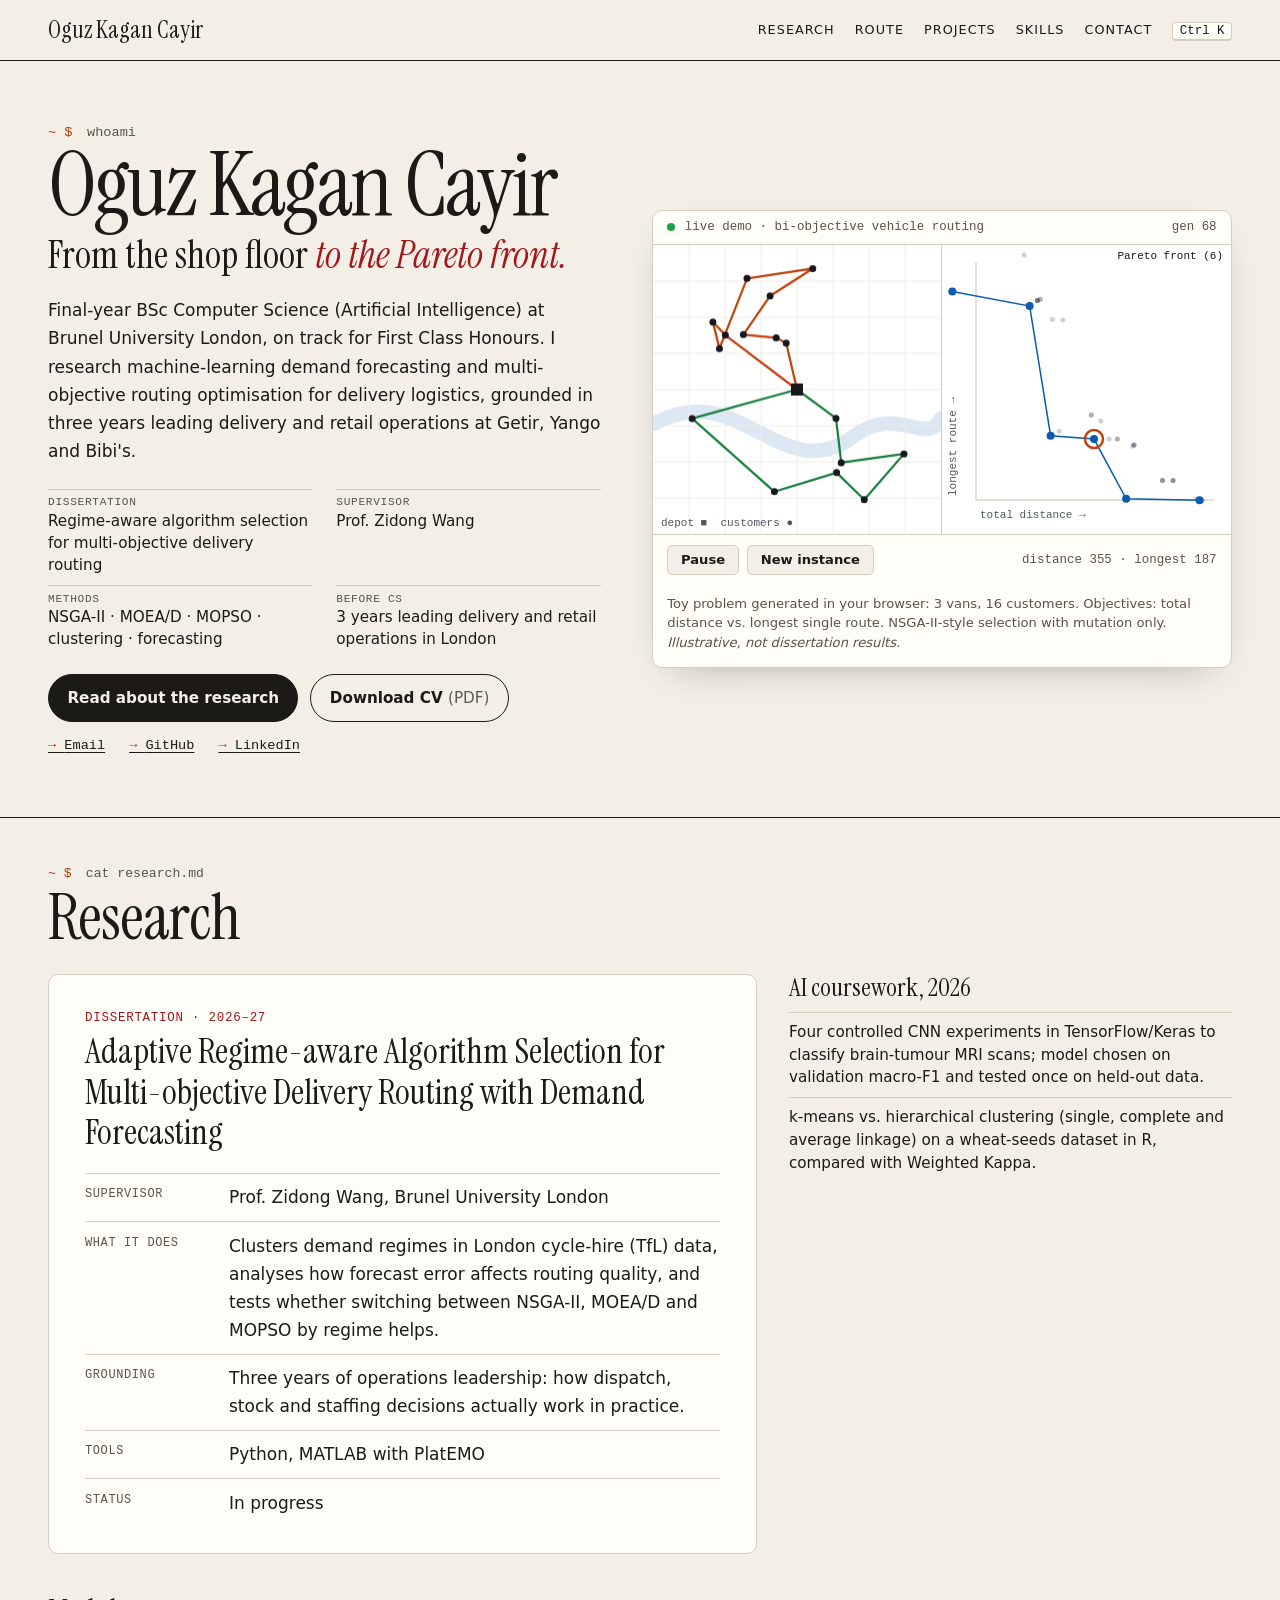
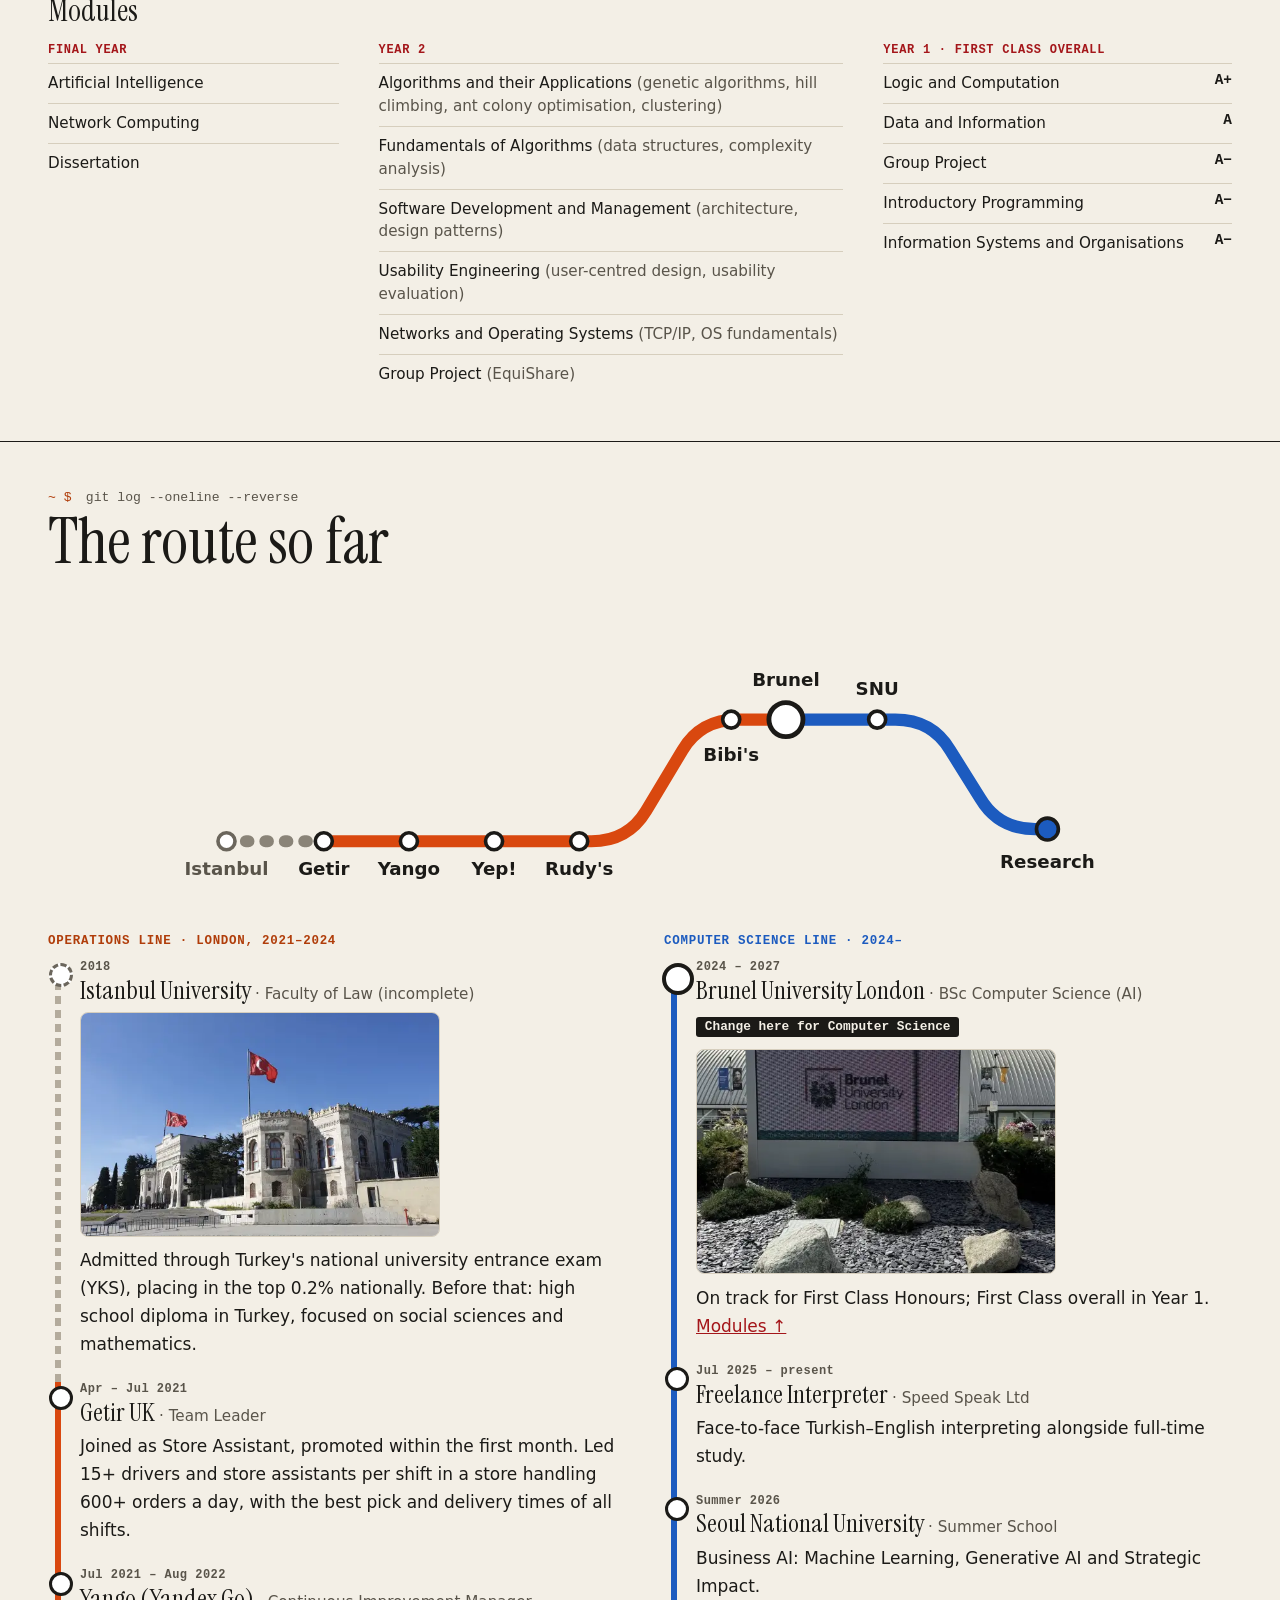
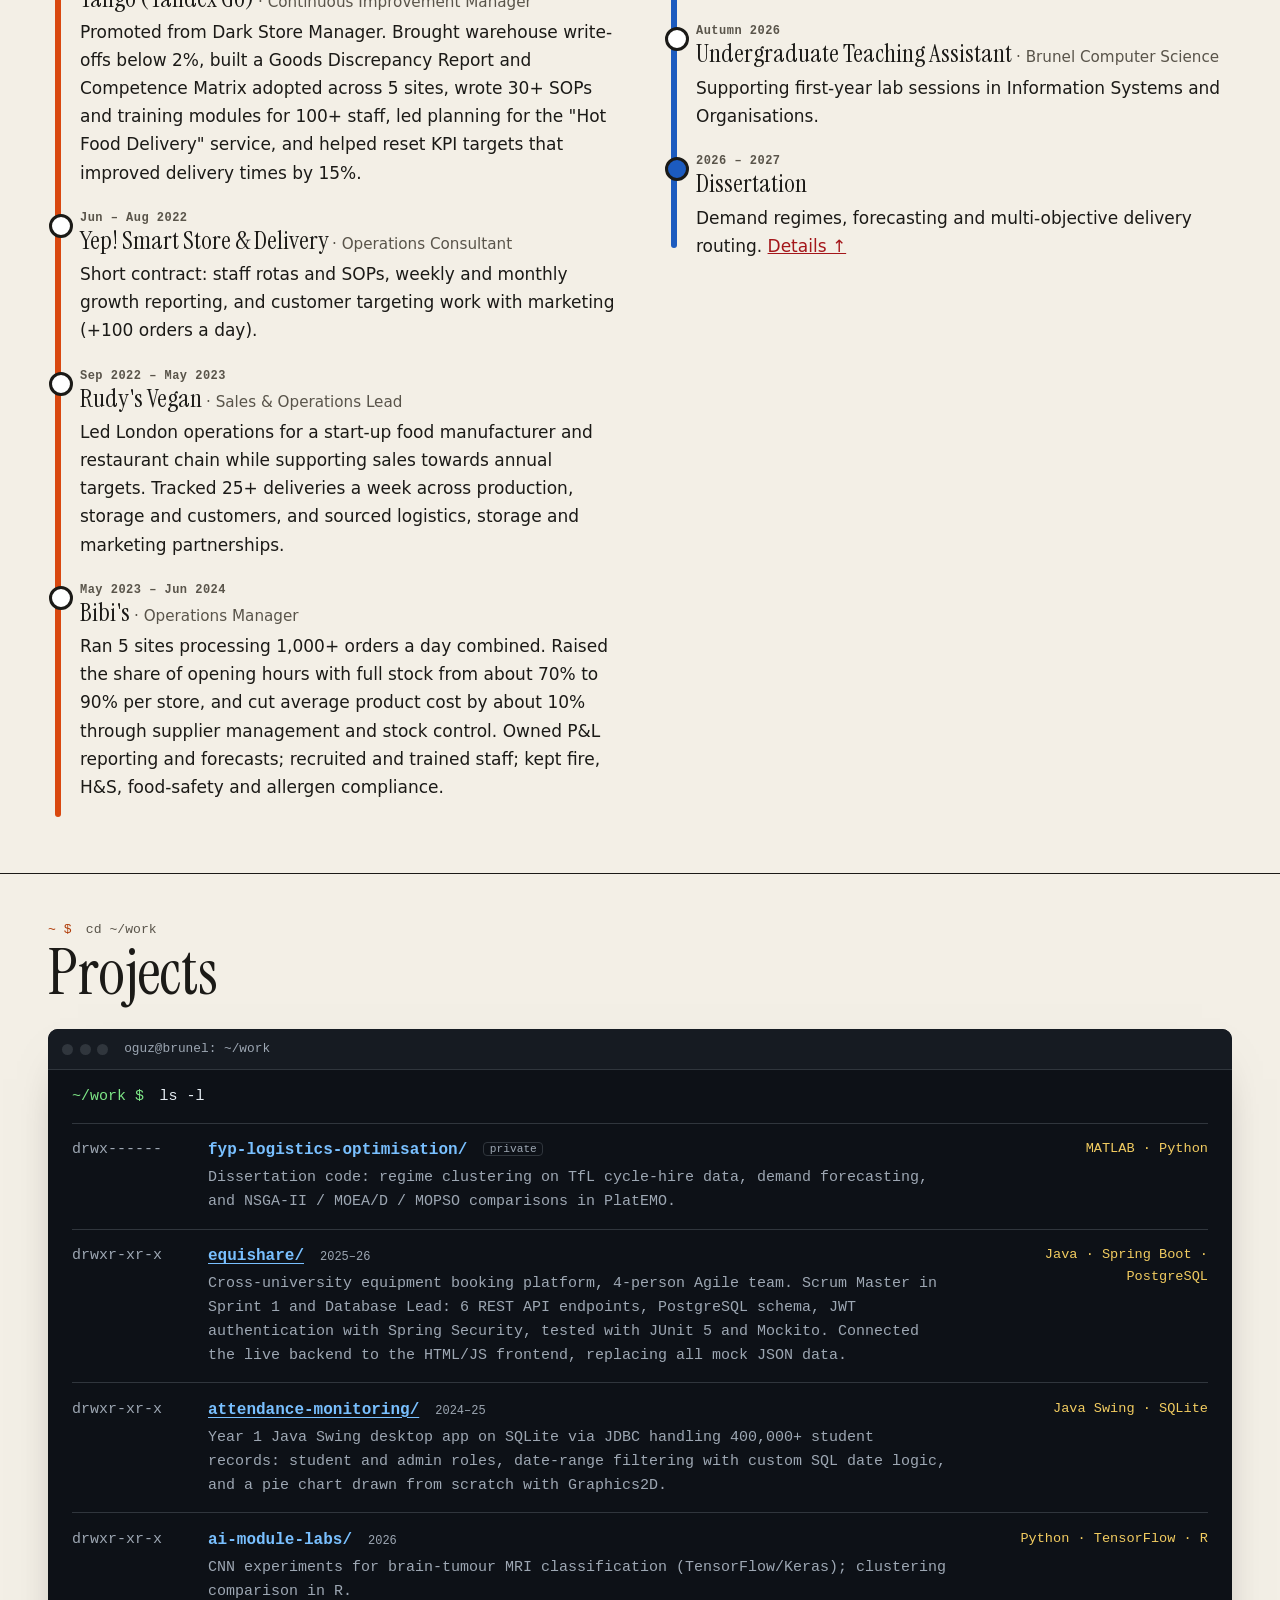
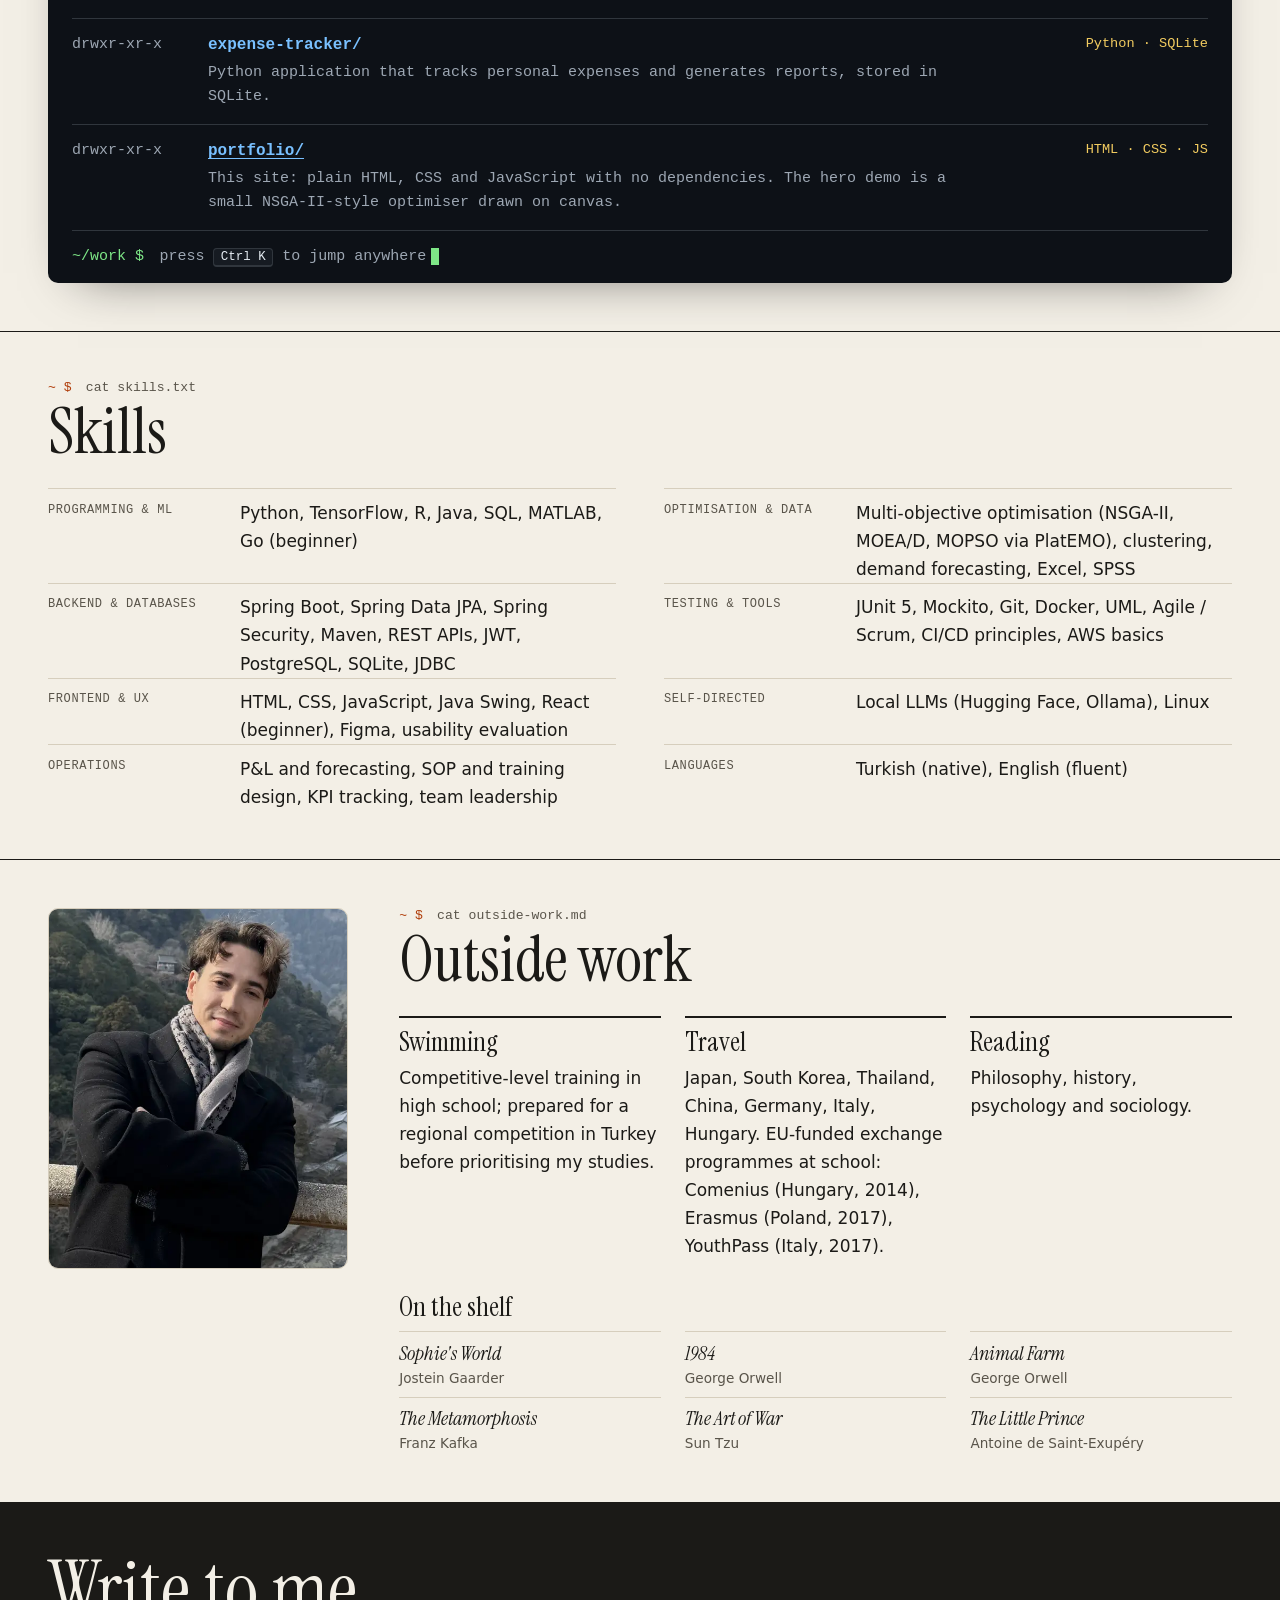
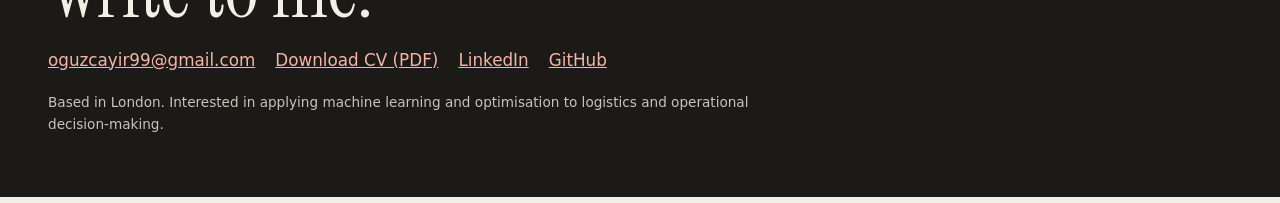
==== commit f3a4aa51: "Add downloadable CV (web copy without phone number)" ====
--- a/index.html
+++ b/index.html
@@ -70,10 +70,13 @@
         </ul>
         <div class="cta">
           <a class="btn primary" href="#research">Read about the research</a>
-          <a class="btn" href="mailto:oguzcayir99@gmail.com">Email me</a>
-          <a class="btn ghost" href="https://github.com/OguzCayir">GitHub</a>
-          <a class="btn ghost" href="https://www.linkedin.com/in/oguz-kagan-cayir/">LinkedIn</a>
-        </div>
+          <a class="btn" href="Oguz-Kagan-Cayir-CV.pdf" download>Download CV <span class="fmt">(PDF)</span></a>
+        </div>
+        <p class="quick-links">
+          <a href="mailto:oguzcayir99@gmail.com">Email</a>
+          <a href="https://github.com/OguzCayir">GitHub</a>
+          <a href="https://www.linkedin.com/in/oguz-kagan-cayir/">LinkedIn</a>
+        </p>
       </div>
 
       <figure class="lab" aria-labelledby="lab-cap">
@@ -376,6 +379,7 @@
     <p class="sign">Write to me.</p>
     <p class="contact-links">
       <a href="mailto:oguzcayir99@gmail.com">oguzcayir99@gmail.com</a>
+      <a href="Oguz-Kagan-Cayir-CV.pdf" download>Download CV (PDF)</a>
       <a href="https://www.linkedin.com/in/oguz-kagan-cayir/">LinkedIn</a>
       <a href="https://github.com/OguzCayir">GitHub</a>
     </p>
--- a/style.css
+++ b/style.css
@@ -240,3 +240,8 @@
   .years { grid-template-columns: 1fr; }
   .shelf ul { grid-template-columns: 1fr 1fr; }
 }
+
+.btn .fmt { font-weight: 400; opacity: .7; }
+.quick-links { display: flex; flex-wrap: wrap; gap: .4rem 1.5rem; margin: 1rem 0 0; font: .85rem var(--mono); }
+.quick-links a { color: var(--ink); text-underline-offset: 3px; }
+.quick-links a::before { content: "→ "; color: var(--ops-text); }
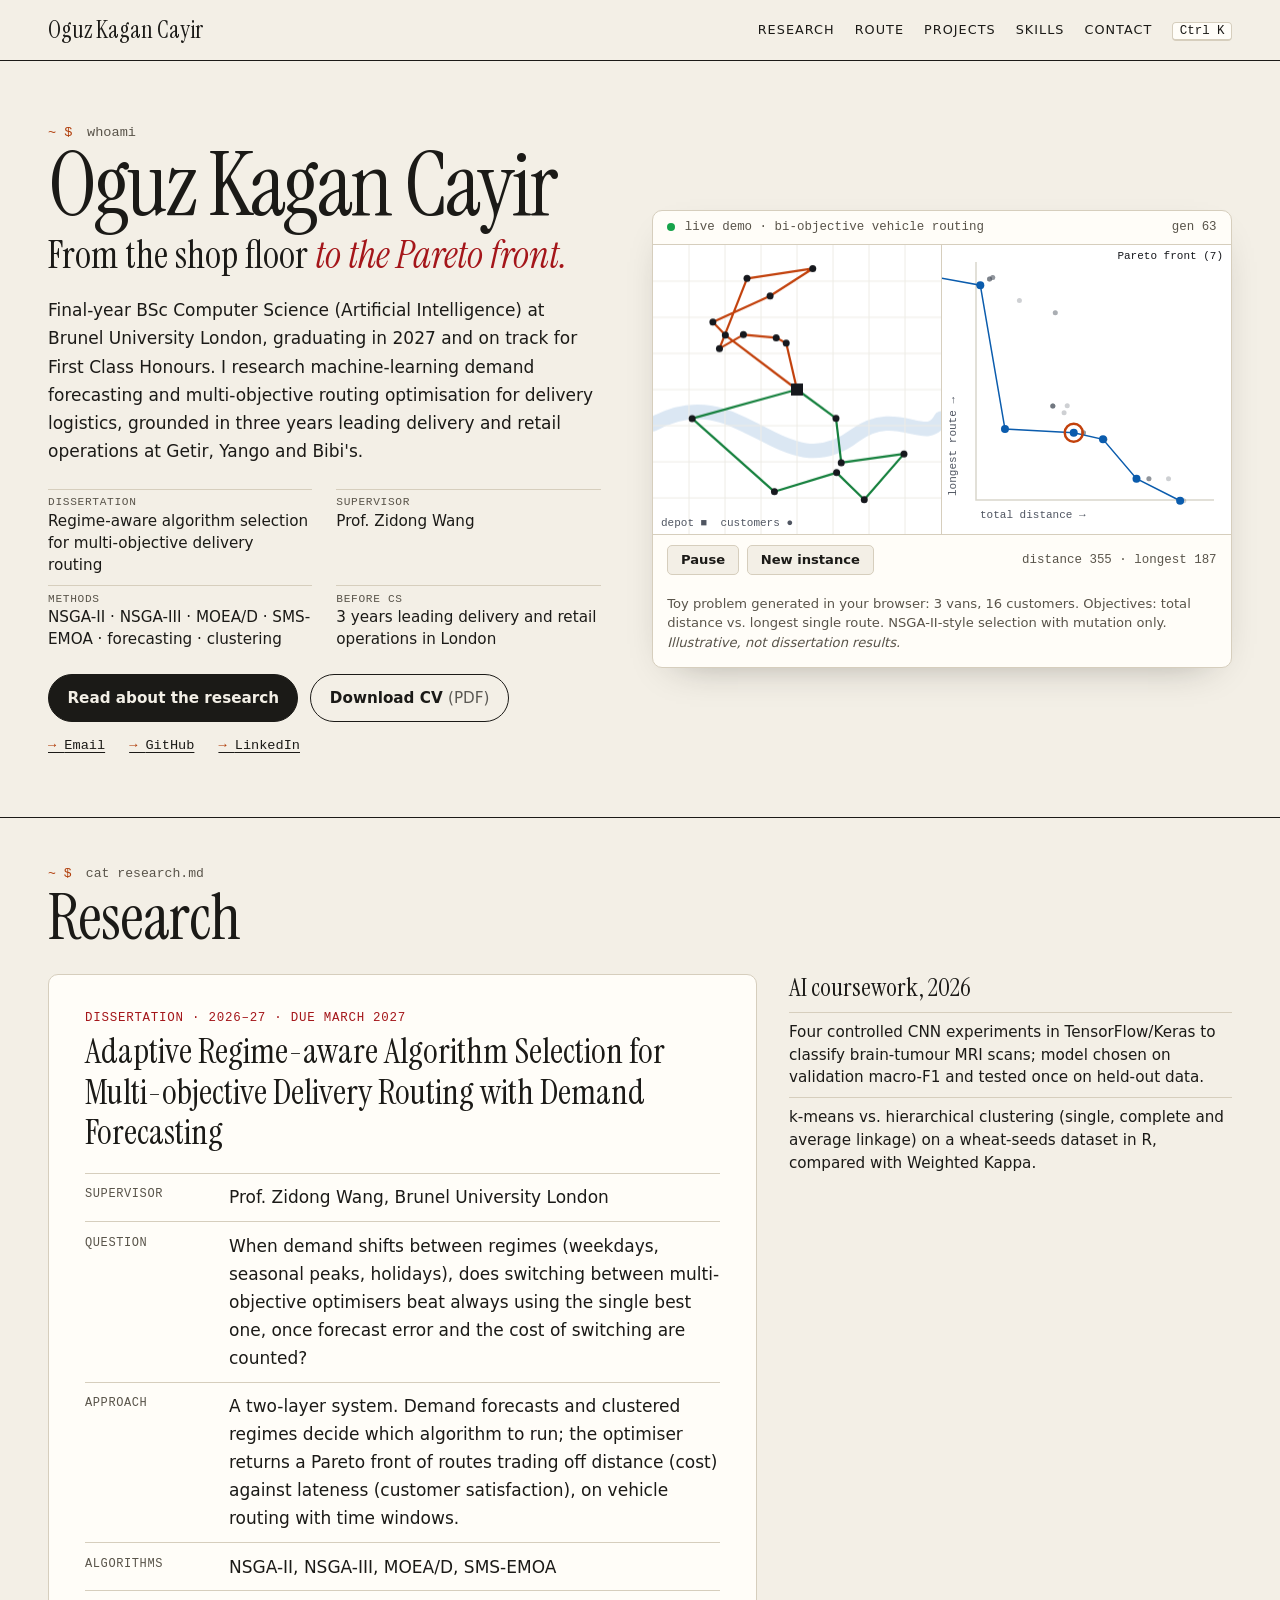
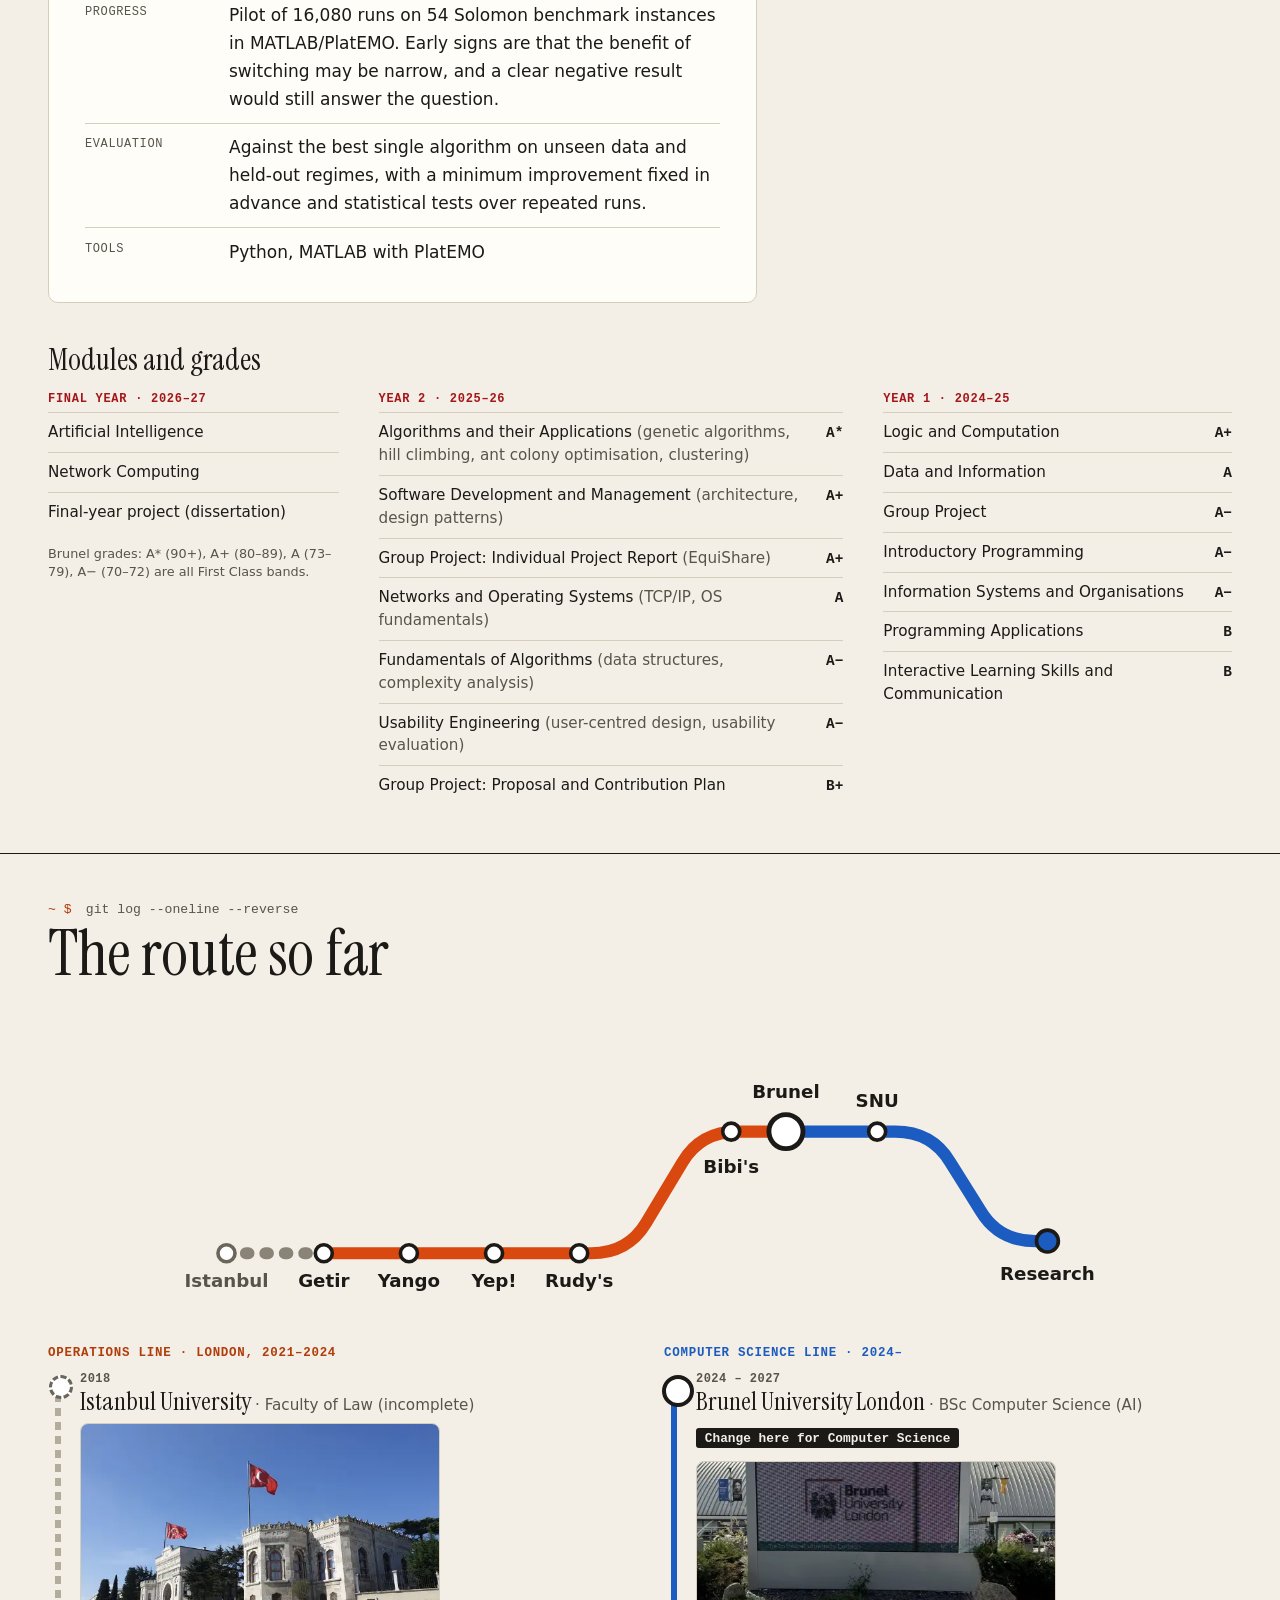
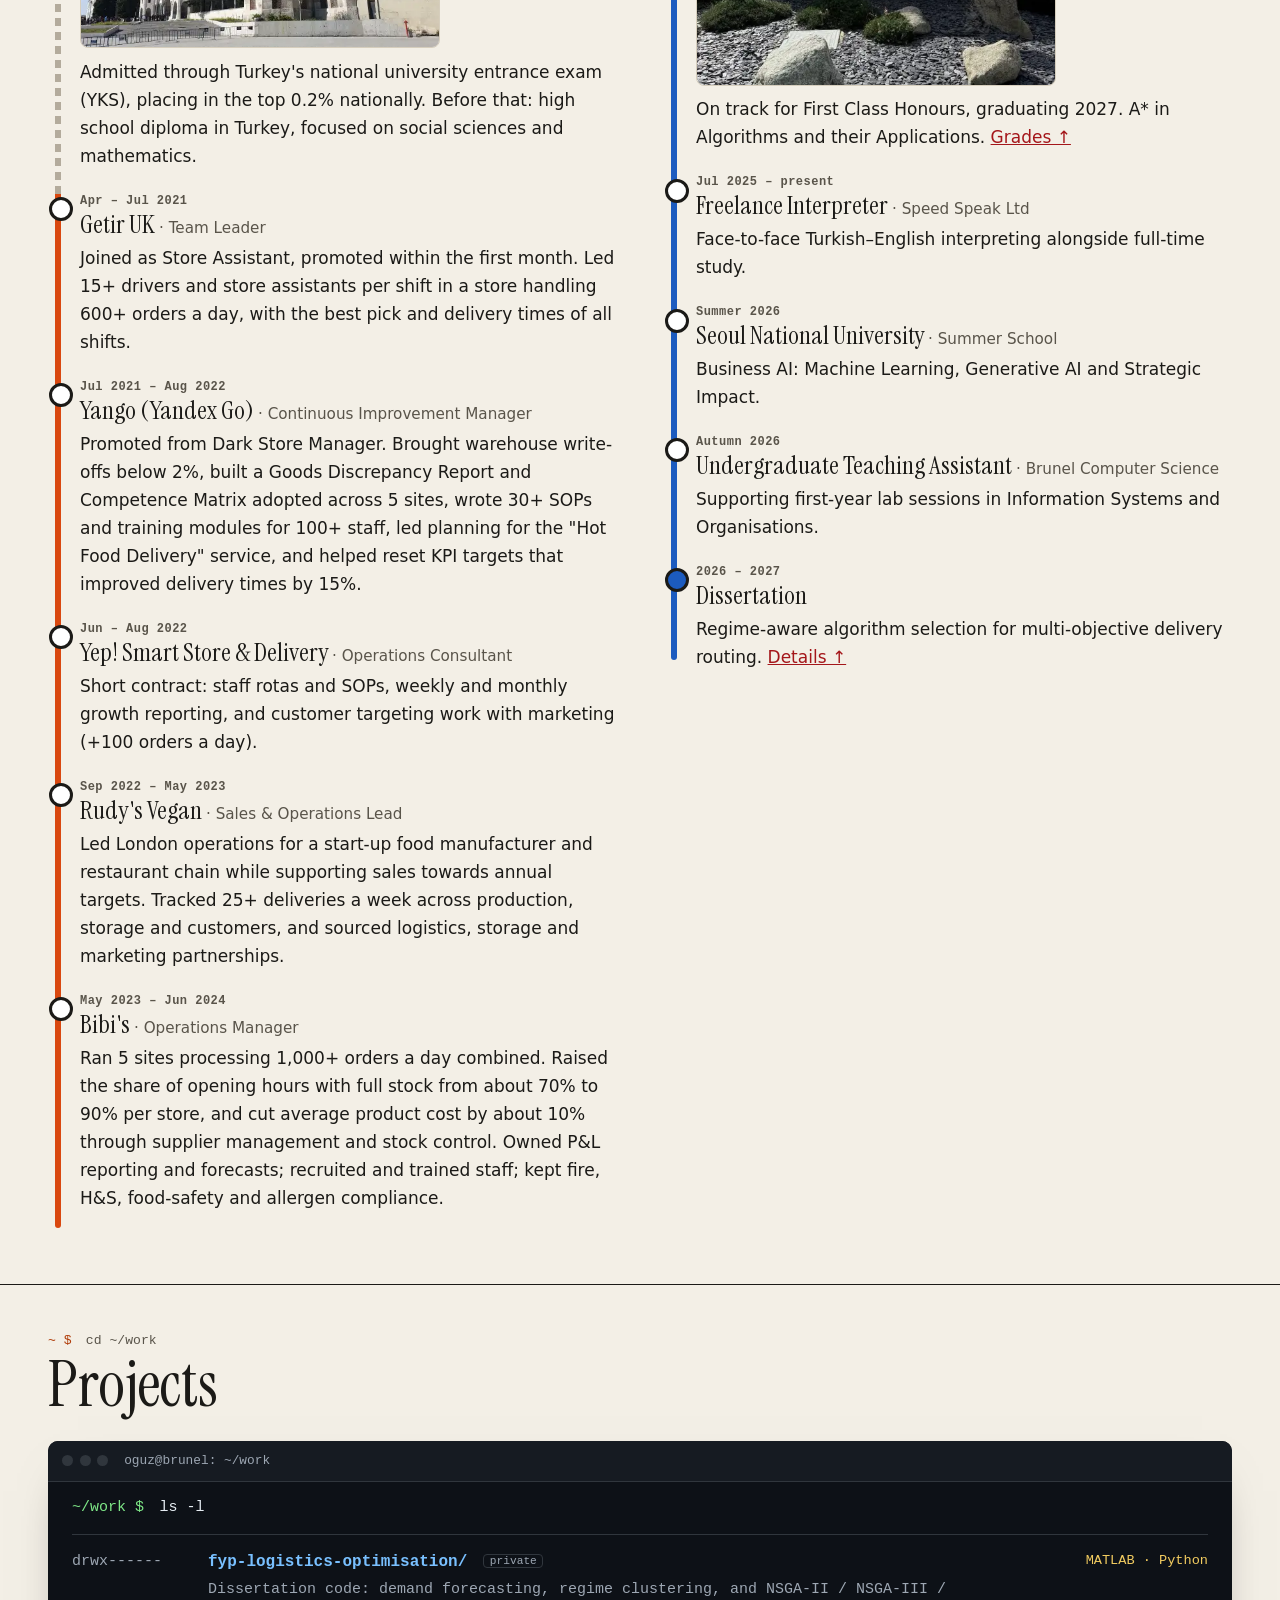
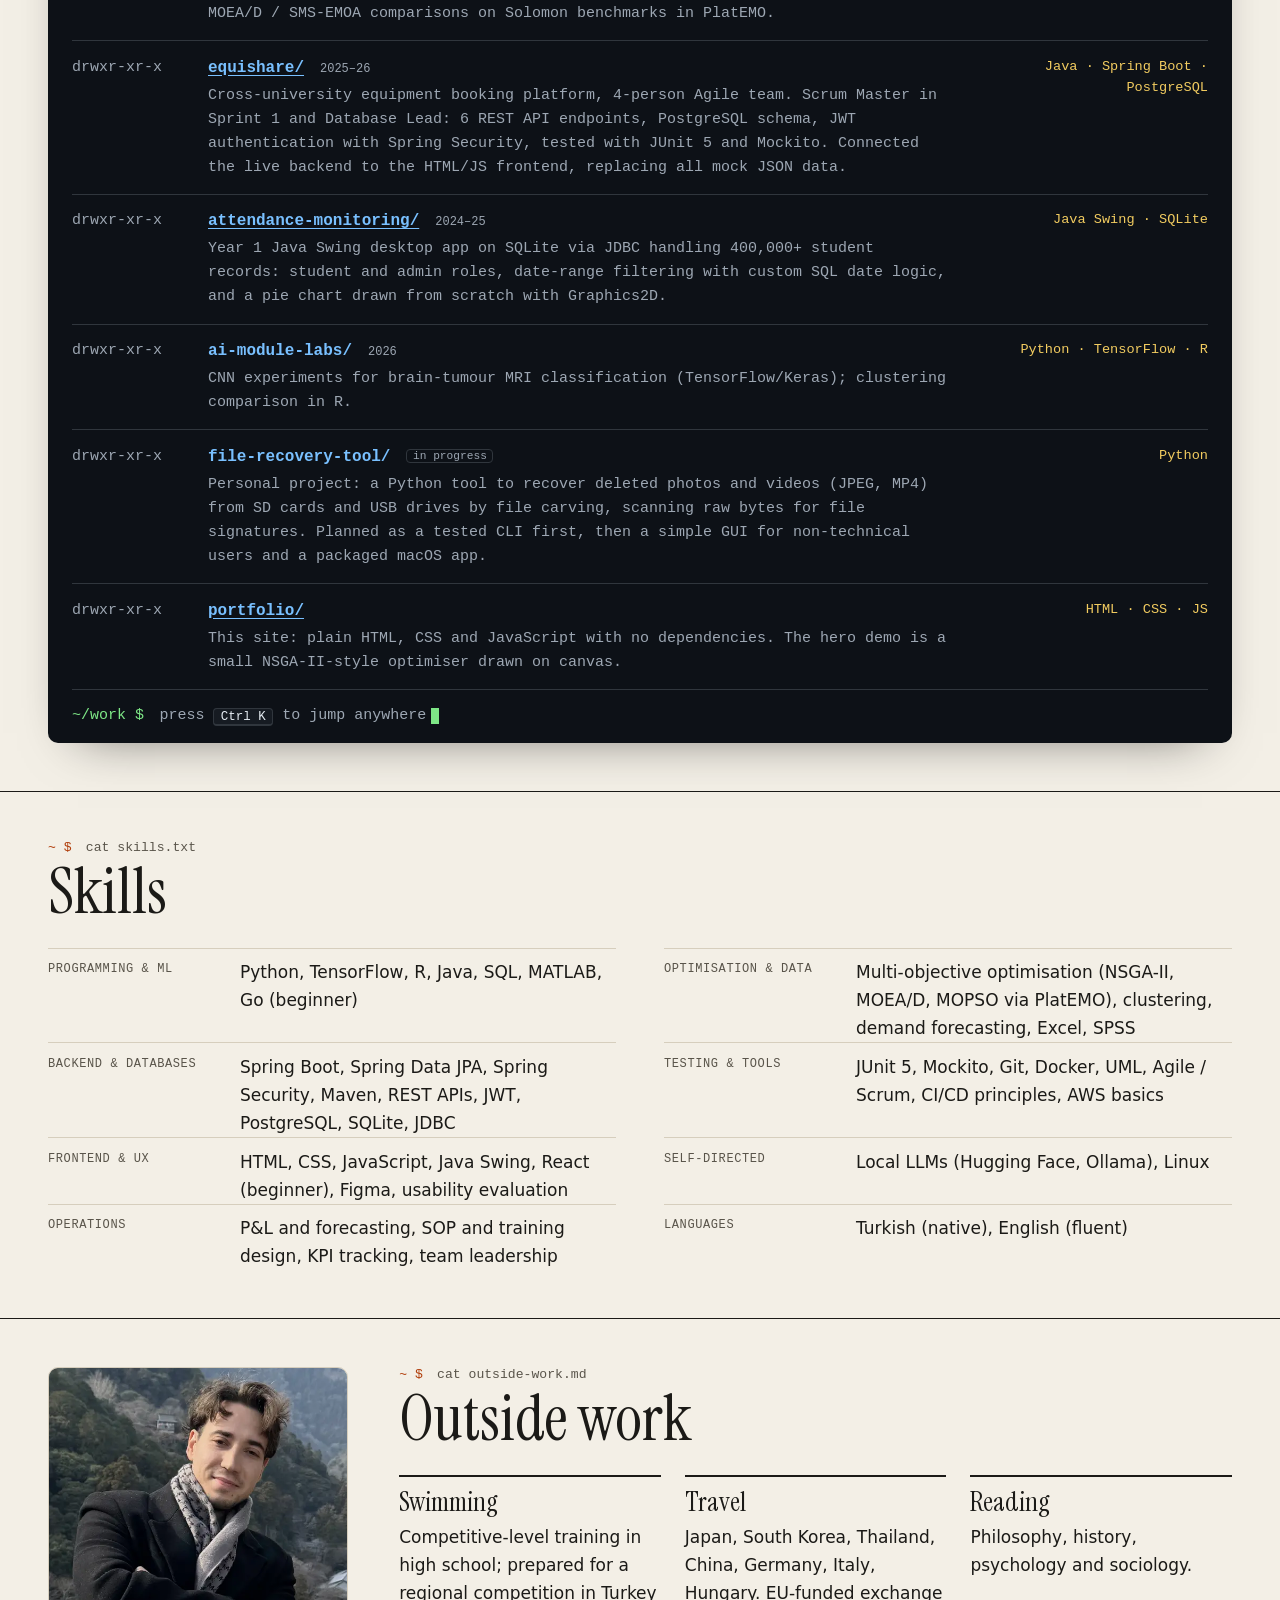
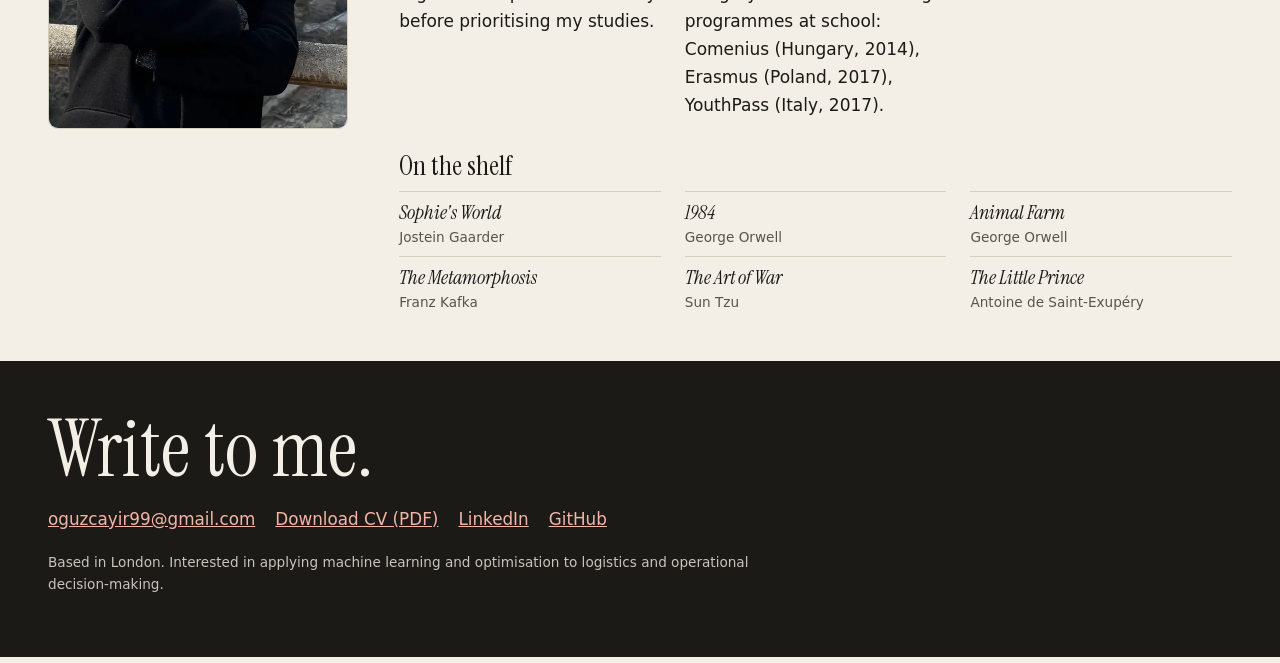
==== commit bbeb1c38: "Update dissertation from synopsis, add full grades, file-recovery project, move to user site URL" ====
--- a/index.html
+++ b/index.html
@@ -7,12 +7,12 @@
   <meta name="description" content="Oguz Kagan Cayir: final-year BSc Computer Science (Artificial Intelligence) at Brunel University London, researching demand forecasting and multi-objective routing optimisation for delivery logistics, after three years leading delivery and retail operations." />
   <meta name="author" content="Oguz Kagan Cayir" />
   <meta name="theme-color" content="#f3efe6" />
-  <link rel="canonical" href="https://oguzcayir.github.io/MyPortfolioProject/" />
+  <link rel="canonical" href="https://oguzcayir.github.io/" />
   <meta property="og:type" content="profile" />
-  <meta property="og:url" content="https://oguzcayir.github.io/MyPortfolioProject/" />
+  <meta property="og:url" content="https://oguzcayir.github.io/" />
   <meta property="og:title" content="Oguz Kagan Cayir · From the shop floor to the Pareto front" />
   <meta property="og:description" content="Final-year BSc Computer Science (AI), Brunel University London. Multi-objective routing and demand forecasting for delivery logistics." />
-  <meta property="og:image" content="https://oguzcayir.github.io/MyPortfolioProject/img/og.jpg" />
+  <meta property="og:image" content="https://oguzcayir.github.io/img/og.jpg" />
   <meta property="og:image:width" content="1200" />
   <meta property="og:image:height" content="630" />
   <meta name="twitter:card" content="summary_large_image" />
@@ -24,7 +24,7 @@
     "@context": "https://schema.org",
     "@type": "Person",
     "name": "Oguz Kagan Cayir",
-    "url": "https://oguzcayir.github.io/MyPortfolioProject/",
+    "url": "https://oguzcayir.github.io/",
     "description": "Final-year BSc Computer Science (Artificial Intelligence) student researching demand forecasting and multi-objective routing optimisation for delivery logistics.",
     "alumniOf": { "@type": "CollegeOrUniversity", "name": "Brunel University London" },
     "knowsLanguage": ["Turkish", "English"],
@@ -57,15 +57,15 @@
         <h1 id="hero-title">Oguz Kagan Cayir</h1>
         <p class="tagline">From the shop floor <em>to the Pareto front.</em></p>
         <p class="lede">
-          Final-year BSc Computer Science (Artificial Intelligence) at Brunel University London, on track for
-          First Class Honours. I research machine-learning demand forecasting and multi-objective routing
+          Final-year BSc Computer Science (Artificial Intelligence) at Brunel University London, graduating in 2027
+          and on track for First Class Honours. I research machine-learning demand forecasting and multi-objective routing
           optimisation for delivery logistics, grounded in three years leading delivery and retail operations
           at Getir, Yango and Bibi's.
         </p>
         <ul class="facts" aria-label="Key facts">
           <li><span>Dissertation</span>Regime-aware algorithm selection for multi-objective delivery routing</li>
           <li><span>Supervisor</span>Prof. Zidong Wang</li>
-          <li><span>Methods</span>NSGA-II · MOEA/D · MOPSO · clustering · forecasting</li>
+          <li><span>Methods</span>NSGA-II · NSGA-III · MOEA/D · SMS-EMOA · forecasting · clustering</li>
           <li><span>Before CS</span>3 years leading delivery and retail operations in London</li>
         </ul>
         <div class="cta">
@@ -108,17 +108,23 @@
       <h2 id="research-title">Research</h2>
       <div class="research-grid">
         <article class="paper">
-          <p class="kicker">Dissertation · 2026–27</p>
+          <p class="kicker">Dissertation · 2026–27 · due March 2027</p>
           <h3>Adaptive Regime-aware Algorithm Selection for Multi-objective Delivery Routing with Demand Forecasting</h3>
           <dl>
             <div><dt>Supervisor</dt><dd>Prof. Zidong Wang, Brunel University London</dd></div>
-            <div><dt>What it does</dt><dd>Clusters demand regimes in London cycle-hire (TfL) data, analyses how
-              forecast error affects routing quality, and tests whether switching between NSGA-II, MOEA/D and MOPSO
-              by regime helps.</dd></div>
-            <div><dt>Grounding</dt><dd>Three years of operations leadership: how dispatch, stock and staffing decisions
-              actually work in practice.</dd></div>
+            <div><dt>Question</dt><dd>When demand shifts between regimes (weekdays, seasonal peaks, holidays), does switching
+              between multi-objective optimisers beat always using the single best one, once forecast error and the
+              cost of switching are counted?</dd></div>
+            <div><dt>Approach</dt><dd>A two-layer system. Demand forecasts and clustered regimes decide which algorithm to
+              run; the optimiser returns a Pareto front of routes trading off distance (cost) against lateness
+              (customer satisfaction), on vehicle routing with time windows.</dd></div>
+            <div><dt>Algorithms</dt><dd>NSGA-II, NSGA-III, MOEA/D, SMS-EMOA</dd></div>
+            <div><dt>Progress</dt><dd>Pilot of 16,080 runs on 54 Solomon benchmark instances in MATLAB/PlatEMO. Early
+              signs are that the benefit of switching may be narrow, and a clear negative result would still answer
+              the question.</dd></div>
+            <div><dt>Evaluation</dt><dd>Against the best single algorithm on unseen data and held-out regimes, with a
+              minimum improvement fixed in advance and statistical tests over repeated runs.</dd></div>
             <div><dt>Tools</dt><dd>Python, MATLAB with PlatEMO</dd></div>
-            <div><dt>Status</dt><dd>In progress</dd></div>
           </dl>
         </article>
         <aside class="side" aria-labelledby="ai-title">
@@ -133,35 +139,39 @@
       </div>
 
       <div class="modules" aria-labelledby="modules-title">
-        <h3 id="modules-title">Modules</h3>
+        <h3 id="modules-title">Modules and grades</h3>
         <div class="years">
           <div>
-            <p class="yr">Final year</p>
+            <p class="yr">Final year · 2026–27</p>
             <ul class="ticks">
               <li>Artificial Intelligence</li>
               <li>Network Computing</li>
-              <li>Dissertation</li>
+              <li>Final-year project (dissertation)</li>
+            </ul>
+            <p class="grade-note">Brunel grades: A* (90+), A+ (80–89), A (73–79), A− (70–72) are all First Class bands.</p>
+          </div>
+          <div>
+            <p class="yr">Year 2 · 2025–26</p>
+            <ul class="ticks grades">
+              <li><span class="m">Algorithms and their Applications <span>(genetic algorithms, hill climbing, ant colony optimisation, clustering)</span></span><b>A*</b></li>
+              <li><span class="m">Software Development and Management <span>(architecture, design patterns)</span></span><b>A+</b></li>
+              <li><span class="m">Group Project: Individual Project Report <span>(EquiShare)</span></span><b>A+</b></li>
+              <li><span class="m">Networks and Operating Systems <span>(TCP/IP, OS fundamentals)</span></span><b>A</b></li>
+              <li><span class="m">Fundamentals of Algorithms <span>(data structures, complexity analysis)</span></span><b>A−</b></li>
+              <li><span class="m">Usability Engineering <span>(user-centred design, usability evaluation)</span></span><b>A−</b></li>
+              <li><span class="m">Group Project: Proposal and Contribution Plan</span><b>B+</b></li>
             </ul>
           </div>
           <div>
-            <p class="yr">Year 2</p>
-            <ul class="ticks">
-              <li>Algorithms and their Applications <span>(genetic algorithms, hill climbing, ant colony optimisation, clustering)</span></li>
-              <li>Fundamentals of Algorithms <span>(data structures, complexity analysis)</span></li>
-              <li>Software Development and Management <span>(architecture, design patterns)</span></li>
-              <li>Usability Engineering <span>(user-centred design, usability evaluation)</span></li>
-              <li>Networks and Operating Systems <span>(TCP/IP, OS fundamentals)</span></li>
-              <li>Group Project <span>(EquiShare)</span></li>
-            </ul>
-          </div>
-          <div>
-            <p class="yr">Year 1 · First Class overall</p>
+            <p class="yr">Year 1 · 2024–25</p>
             <ul class="ticks grades">
-              <li>Logic and Computation <b>A+</b></li>
-              <li>Data and Information <b>A</b></li>
-              <li>Group Project <b>A−</b></li>
-              <li>Introductory Programming <b>A−</b></li>
-              <li>Information Systems and Organisations <b>A−</b></li>
+              <li><span class="m">Logic and Computation</span><b>A+</b></li>
+              <li><span class="m">Data and Information</span><b>A</b></li>
+              <li><span class="m">Group Project</span><b>A−</b></li>
+              <li><span class="m">Introductory Programming</span><b>A−</b></li>
+              <li><span class="m">Information Systems and Organisations</span><b>A−</b></li>
+              <li><span class="m">Programming Applications</span><b>B</b></li>
+              <li><span class="m">Interactive Learning Skills and Communication</span><b>B</b></li>
             </ul>
           </div>
         </div>
@@ -250,7 +260,7 @@
               <p class="change">Change here for Computer Science</p>
               <img class="stop-img" src="img/brunel-560.webp" width="560" height="350" loading="lazy"
                 alt="Brunel University London sign on campus" />
-              <p>On track for First Class Honours; First Class overall in Year 1. <a href="#modules-title">Modules ↑</a></p>
+              <p>On track for First Class Honours, graduating 2027. A* in Algorithms and their Applications. <a href="#modules-title">Grades ↑</a></p>
             </li>
             <li>
               <p class="when">Jul 2025 – present</p>
@@ -270,7 +280,7 @@
             <li class="end">
               <p class="when">2026 – 2027</p>
               <h3>Dissertation</h3>
-              <p>Demand regimes, forecasting and multi-objective delivery routing. <a href="#research">Details ↑</a></p>
+              <p>Regime-aware algorithm selection for multi-objective delivery routing. <a href="#research">Details ↑</a></p>
             </li>
           </ol>
         </div>
@@ -288,8 +298,8 @@
           <li>
             <span class="perm" aria-hidden="true">drwx------</span>
             <div><h3>fyp-logistics-optimisation/ <span class="tag">private</span></h3>
-              <p>Dissertation code: regime clustering on TfL cycle-hire data, demand forecasting, and NSGA-II / MOEA/D /
-                MOPSO comparisons in PlatEMO.</p></div>
+              <p>Dissertation code: demand forecasting, regime clustering, and NSGA-II / NSGA-III / MOEA/D / SMS-EMOA
+                comparisons on Solomon benchmarks in PlatEMO.</p></div>
             <span class="lang">MATLAB · Python</span>
           </li>
           <li>
@@ -315,13 +325,15 @@
           </li>
           <li>
             <span class="perm" aria-hidden="true">drwxr-xr-x</span>
-            <div><h3>expense-tracker/</h3>
-              <p>Python application that tracks personal expenses and generates reports, stored in SQLite.</p></div>
-            <span class="lang">Python · SQLite</span>
+            <div><h3>file-recovery-tool/ <span class="tag">in progress</span></h3>
+              <p>Personal project: a Python tool to recover deleted photos and videos (JPEG, MP4) from SD cards and USB
+                drives by file carving, scanning raw bytes for file signatures. Planned as a tested CLI first, then a
+                simple GUI for non-technical users and a packaged macOS app.</p></div>
+            <span class="lang">Python</span>
           </li>
           <li>
             <span class="perm" aria-hidden="true">drwxr-xr-x</span>
-            <div><h3><a href="https://github.com/OguzCayir/MyPortfolioProject">portfolio/</a></h3>
+            <div><h3><a href="https://github.com/OguzCayir/OguzCayir.github.io">portfolio/</a></h3>
               <p>This site: plain HTML, CSS and JavaScript with no dependencies. The hero demo is a small NSGA-II-style
                 optimiser drawn on canvas.</p></div>
             <span class="lang">HTML · CSS · JS</span>
--- a/style.css
+++ b/style.css
@@ -245,3 +245,9 @@
 .quick-links { display: flex; flex-wrap: wrap; gap: .4rem 1.5rem; margin: 1rem 0 0; font: .85rem var(--mono); }
 .quick-links a { color: var(--ink); text-underline-offset: 3px; }
 .quick-links a::before { content: "→ "; color: var(--ops-text); }
+.grades li { align-items: baseline; }
+.grades li > .m { flex: 1; }
+.grades .m span { color: var(--muted); }
+.grades li b { flex: none; }
+.grade-note { font-size: .8rem; color: var(--muted); margin: .8rem 0 0; line-height: 1.45; }
+.ticks .m { color: var(--ink); }
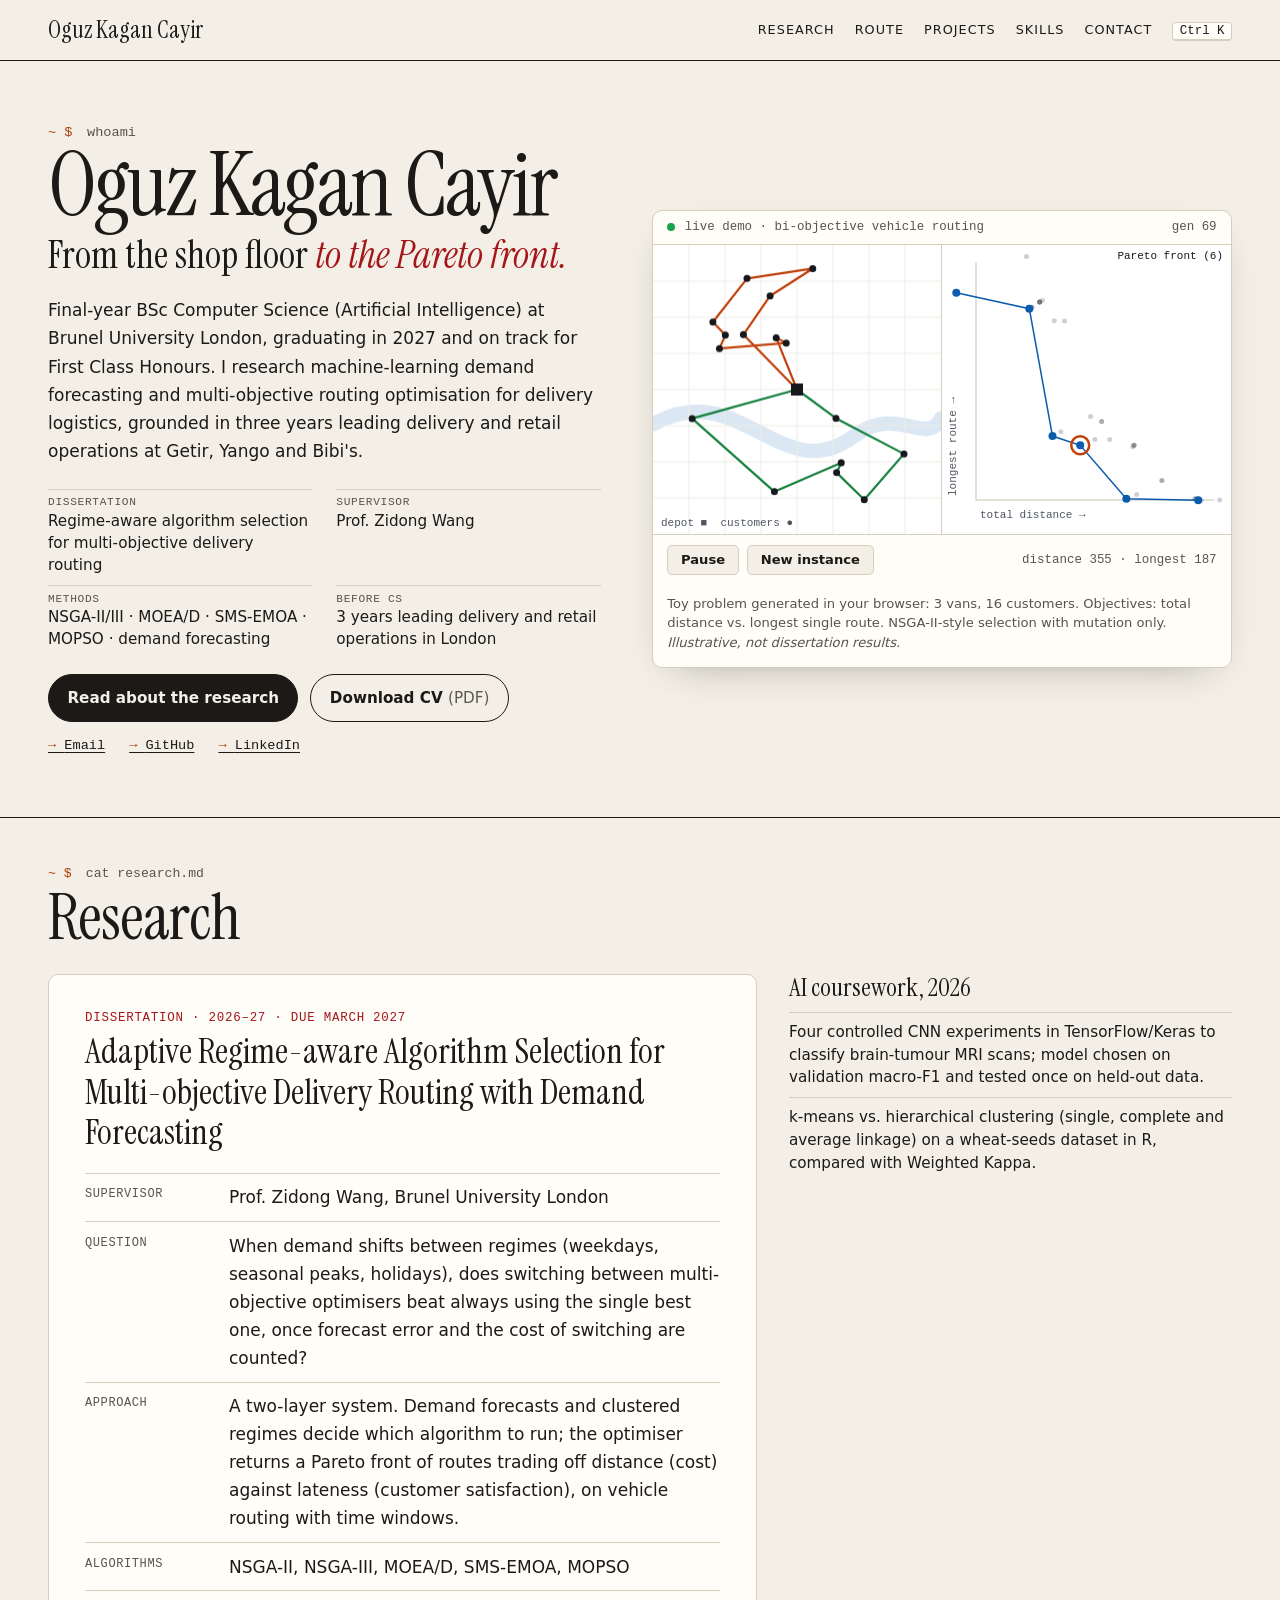
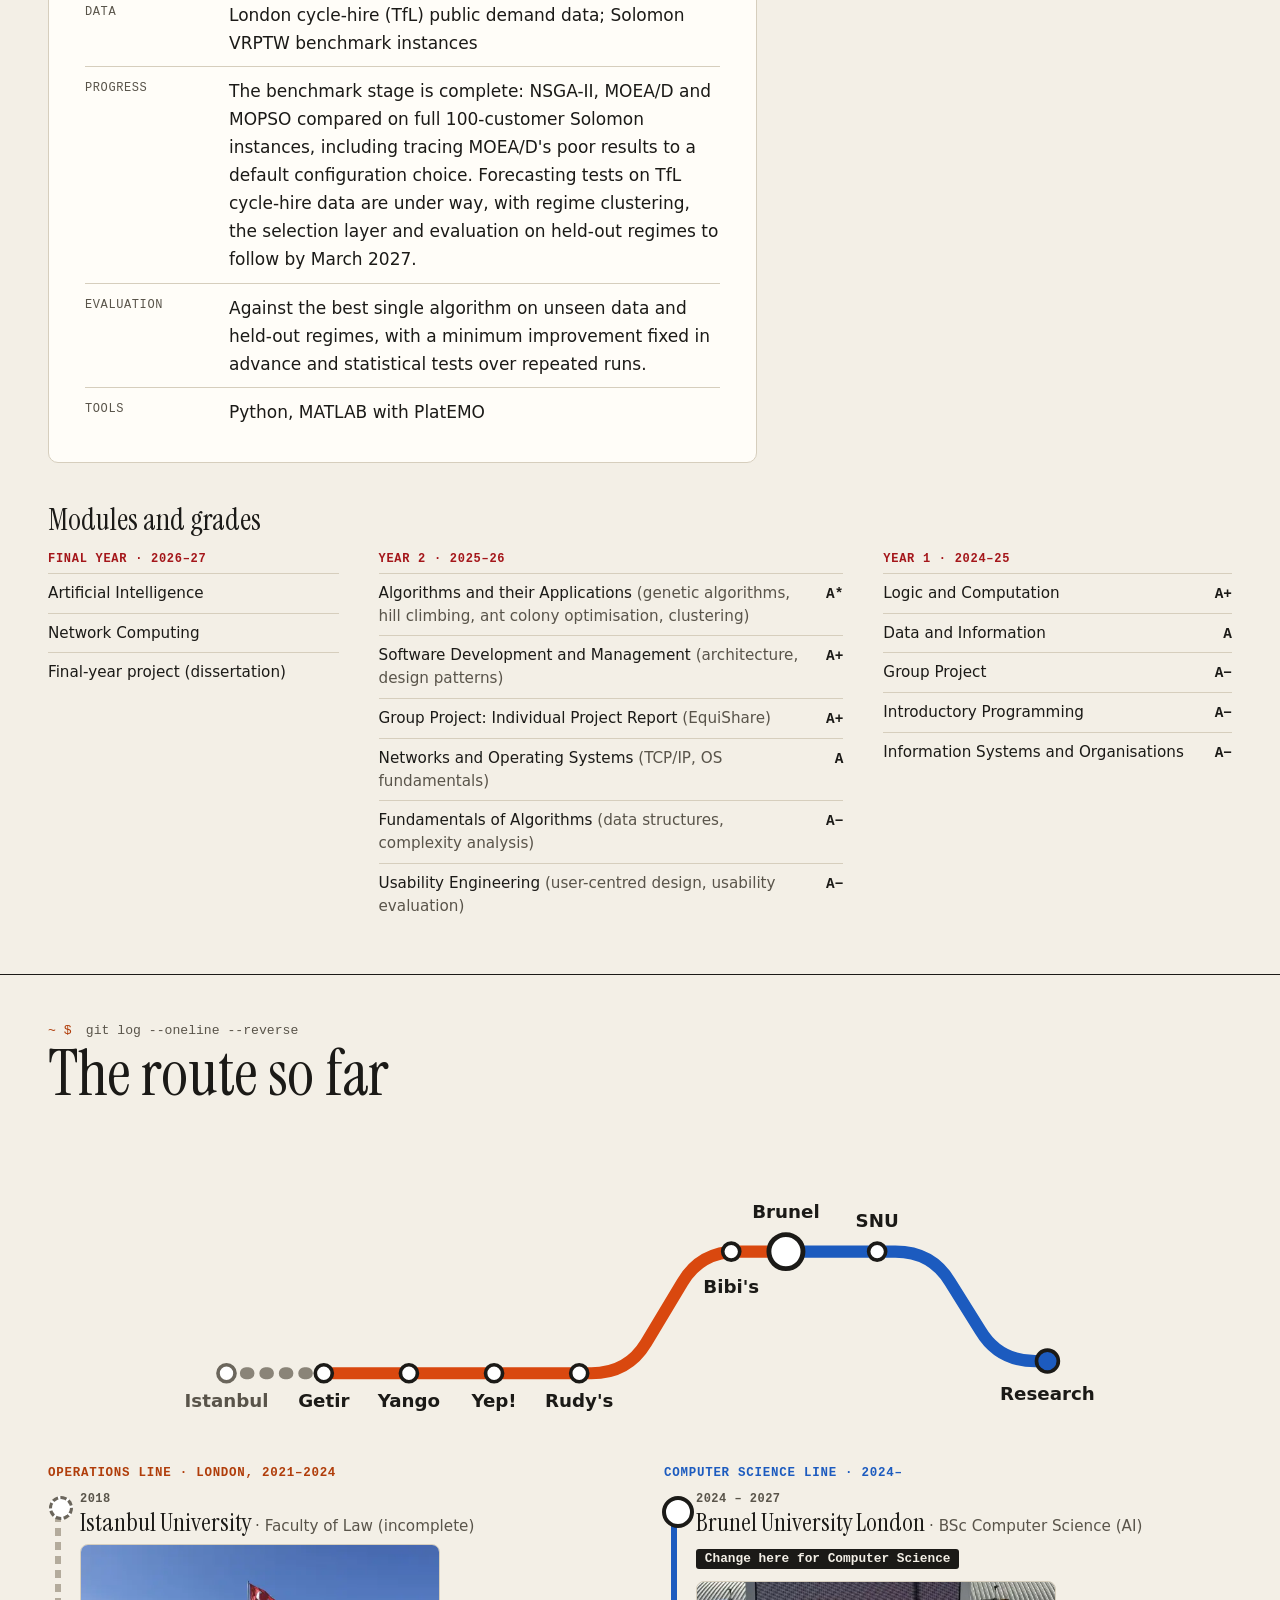
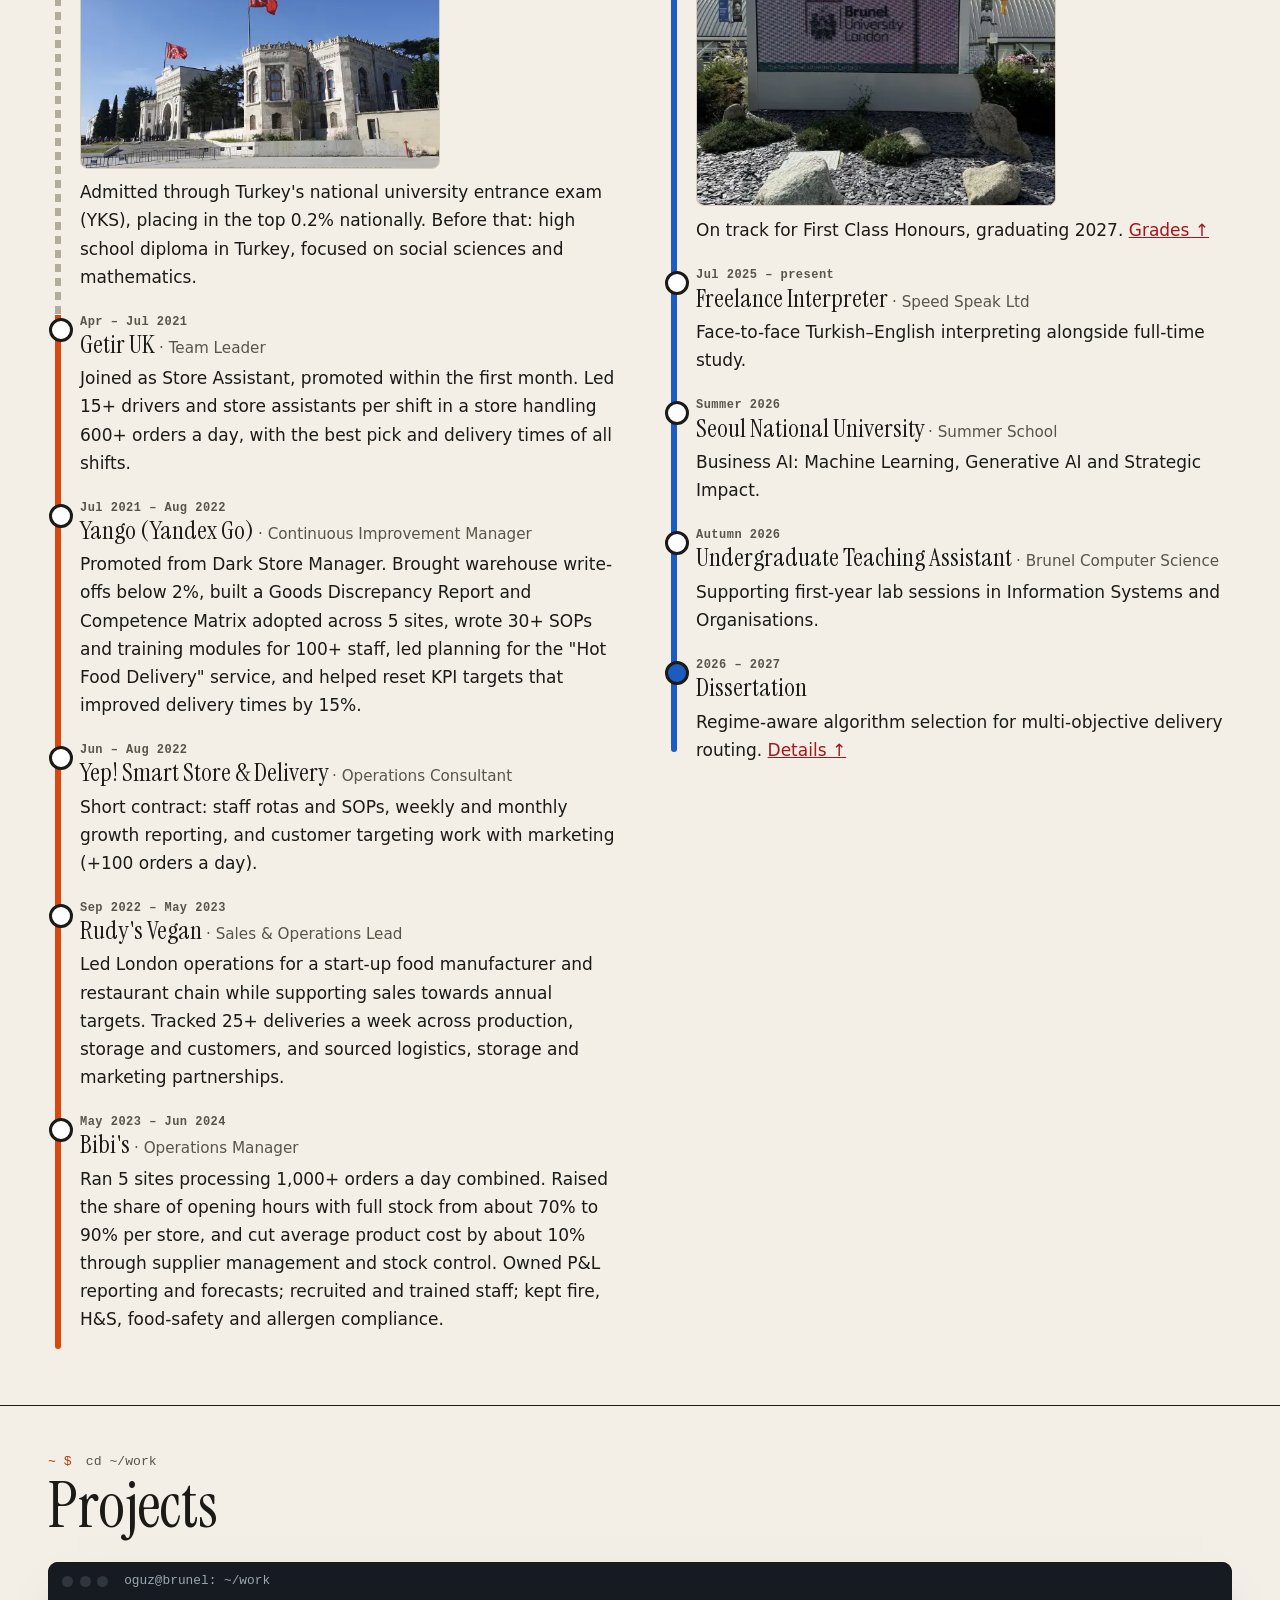
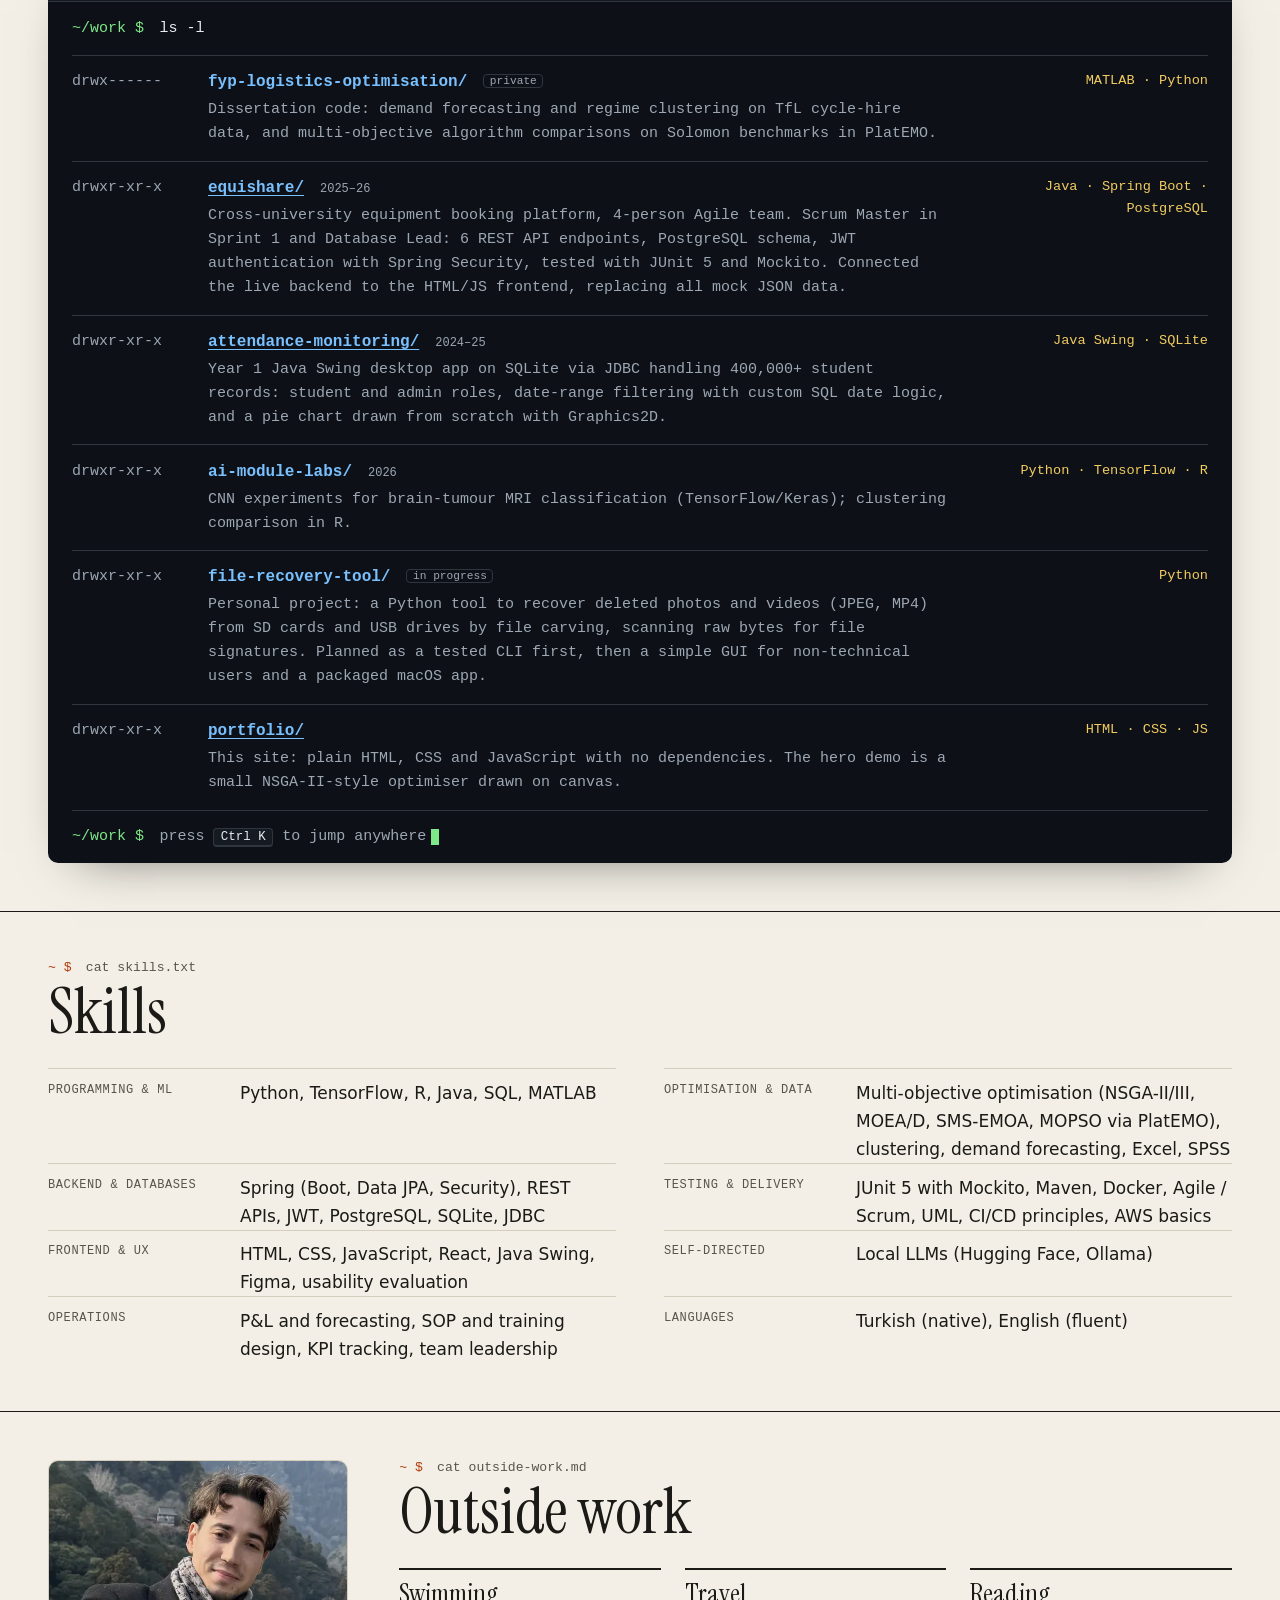
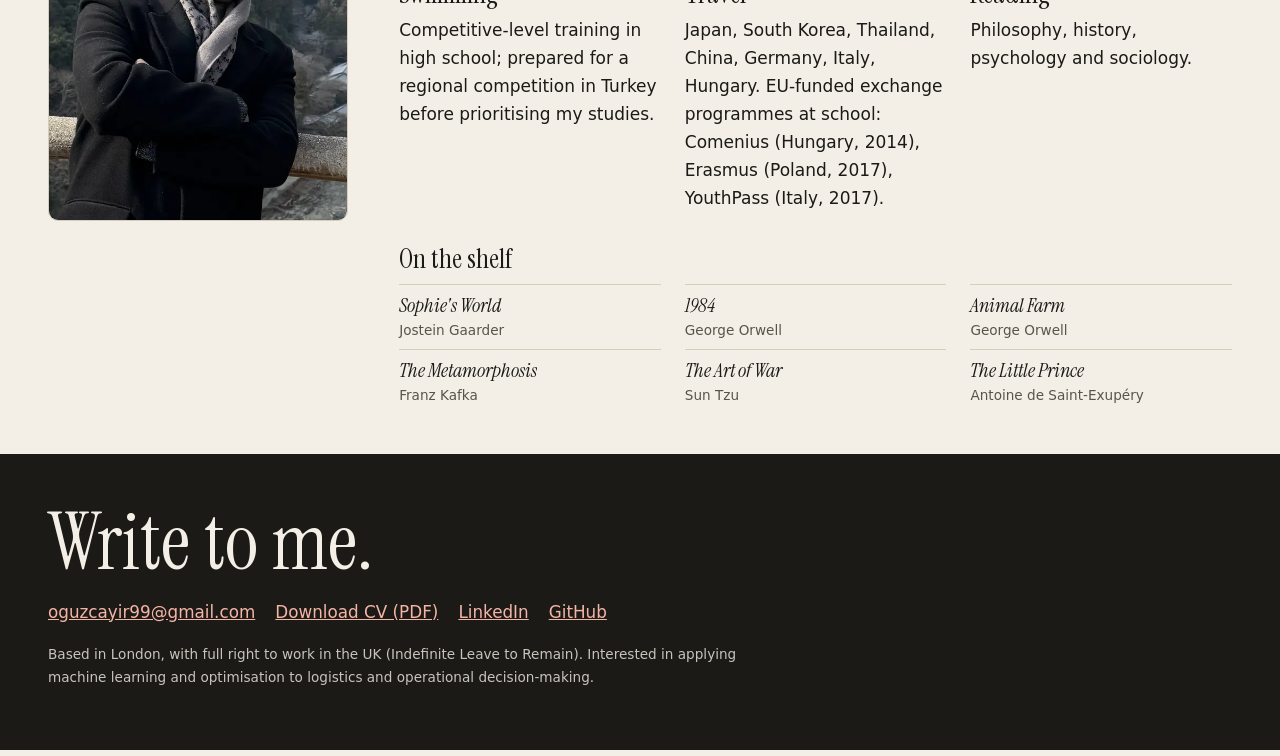
==== commit a480d4bd: "Trim grades and skills, add TfL data and progress summary, note right to work" ====
--- a/index.html
+++ b/index.html
@@ -65,7 +65,7 @@
         <ul class="facts" aria-label="Key facts">
           <li><span>Dissertation</span>Regime-aware algorithm selection for multi-objective delivery routing</li>
           <li><span>Supervisor</span>Prof. Zidong Wang</li>
-          <li><span>Methods</span>NSGA-II · NSGA-III · MOEA/D · SMS-EMOA · forecasting · clustering</li>
+          <li><span>Methods</span>NSGA-II/III · MOEA/D · SMS-EMOA · MOPSO · demand forecasting</li>
           <li><span>Before CS</span>3 years leading delivery and retail operations in London</li>
         </ul>
         <div class="cta">
@@ -118,10 +118,12 @@
             <div><dt>Approach</dt><dd>A two-layer system. Demand forecasts and clustered regimes decide which algorithm to
               run; the optimiser returns a Pareto front of routes trading off distance (cost) against lateness
               (customer satisfaction), on vehicle routing with time windows.</dd></div>
-            <div><dt>Algorithms</dt><dd>NSGA-II, NSGA-III, MOEA/D, SMS-EMOA</dd></div>
-            <div><dt>Progress</dt><dd>Pilot of 16,080 runs on 54 Solomon benchmark instances in MATLAB/PlatEMO. Early
-              signs are that the benefit of switching may be narrow, and a clear negative result would still answer
-              the question.</dd></div>
+            <div><dt>Algorithms</dt><dd>NSGA-II, NSGA-III, MOEA/D, SMS-EMOA, MOPSO</dd></div>
+            <div><dt>Data</dt><dd>London cycle-hire (TfL) public demand data; Solomon VRPTW benchmark instances</dd></div>
+            <div><dt>Progress</dt><dd>The benchmark stage is complete: NSGA-II, MOEA/D and MOPSO compared on full
+              100-customer Solomon instances, including tracing MOEA/D's poor results to a default configuration choice.
+              Forecasting tests on TfL cycle-hire data are under way, with regime clustering, the selection layer and
+              evaluation on held-out regimes to follow by March 2027.</dd></div>
             <div><dt>Evaluation</dt><dd>Against the best single algorithm on unseen data and held-out regimes, with a
               minimum improvement fixed in advance and statistical tests over repeated runs.</dd></div>
             <div><dt>Tools</dt><dd>Python, MATLAB with PlatEMO</dd></div>
@@ -148,7 +150,6 @@
               <li>Network Computing</li>
               <li>Final-year project (dissertation)</li>
             </ul>
-            <p class="grade-note">Brunel grades: A* (90+), A+ (80–89), A (73–79), A− (70–72) are all First Class bands.</p>
           </div>
           <div>
             <p class="yr">Year 2 · 2025–26</p>
@@ -159,7 +160,6 @@
               <li><span class="m">Networks and Operating Systems <span>(TCP/IP, OS fundamentals)</span></span><b>A</b></li>
               <li><span class="m">Fundamentals of Algorithms <span>(data structures, complexity analysis)</span></span><b>A−</b></li>
               <li><span class="m">Usability Engineering <span>(user-centred design, usability evaluation)</span></span><b>A−</b></li>
-              <li><span class="m">Group Project: Proposal and Contribution Plan</span><b>B+</b></li>
             </ul>
           </div>
           <div>
@@ -170,8 +170,6 @@
               <li><span class="m">Group Project</span><b>A−</b></li>
               <li><span class="m">Introductory Programming</span><b>A−</b></li>
               <li><span class="m">Information Systems and Organisations</span><b>A−</b></li>
-              <li><span class="m">Programming Applications</span><b>B</b></li>
-              <li><span class="m">Interactive Learning Skills and Communication</span><b>B</b></li>
             </ul>
           </div>
         </div>
@@ -260,7 +258,7 @@
               <p class="change">Change here for Computer Science</p>
               <img class="stop-img" src="img/brunel-560.webp" width="560" height="350" loading="lazy"
                 alt="Brunel University London sign on campus" />
-              <p>On track for First Class Honours, graduating 2027. A* in Algorithms and their Applications. <a href="#modules-title">Grades ↑</a></p>
+              <p>On track for First Class Honours, graduating 2027. <a href="#modules-title">Grades ↑</a></p>
             </li>
             <li>
               <p class="when">Jul 2025 – present</p>
@@ -298,8 +296,8 @@
           <li>
             <span class="perm" aria-hidden="true">drwx------</span>
             <div><h3>fyp-logistics-optimisation/ <span class="tag">private</span></h3>
-              <p>Dissertation code: demand forecasting, regime clustering, and NSGA-II / NSGA-III / MOEA/D / SMS-EMOA
-                comparisons on Solomon benchmarks in PlatEMO.</p></div>
+              <p>Dissertation code: demand forecasting and regime clustering on TfL cycle-hire data, and multi-objective
+                algorithm comparisons on Solomon benchmarks in PlatEMO.</p></div>
             <span class="lang">MATLAB · Python</span>
           </li>
           <li>
@@ -348,12 +346,12 @@
       <p class="label"><span class="ps1">~ $</span> cat skills.txt</p>
       <h2 id="skills-title">Skills</h2>
       <dl class="skills">
-        <div><dt>Programming &amp; ML</dt><dd>Python, TensorFlow, R, Java, SQL, MATLAB, Go (beginner)</dd></div>
-        <div><dt>Optimisation &amp; data</dt><dd>Multi-objective optimisation (NSGA-II, MOEA/D, MOPSO via PlatEMO), clustering, demand forecasting, Excel, SPSS</dd></div>
-        <div><dt>Backend &amp; databases</dt><dd>Spring Boot, Spring Data JPA, Spring Security, Maven, REST APIs, JWT, PostgreSQL, SQLite, JDBC</dd></div>
-        <div><dt>Testing &amp; tools</dt><dd>JUnit 5, Mockito, Git, Docker, UML, Agile / Scrum, CI/CD principles, AWS basics</dd></div>
-        <div><dt>Frontend &amp; UX</dt><dd>HTML, CSS, JavaScript, Java Swing, React (beginner), Figma, usability evaluation</dd></div>
-        <div><dt>Self-directed</dt><dd>Local LLMs (Hugging Face, Ollama), Linux</dd></div>
+        <div><dt>Programming &amp; ML</dt><dd>Python, TensorFlow, R, Java, SQL, MATLAB</dd></div>
+        <div><dt>Optimisation &amp; data</dt><dd>Multi-objective optimisation (NSGA-II/III, MOEA/D, SMS-EMOA, MOPSO via PlatEMO), clustering, demand forecasting, Excel, SPSS</dd></div>
+        <div><dt>Backend &amp; databases</dt><dd>Spring (Boot, Data JPA, Security), REST APIs, JWT, PostgreSQL, SQLite, JDBC</dd></div>
+        <div><dt>Testing &amp; delivery</dt><dd>JUnit 5 with Mockito, Maven, Docker, Agile / Scrum, UML, CI/CD principles, AWS basics</dd></div>
+        <div><dt>Frontend &amp; UX</dt><dd>HTML, CSS, JavaScript, React, Java Swing, Figma, usability evaluation</dd></div>
+        <div><dt>Self-directed</dt><dd>Local LLMs (Hugging Face, Ollama)</dd></div>
         <div><dt>Operations</dt><dd>P&amp;L and forecasting, SOP and training design, KPI tracking, team leadership</dd></div>
         <div><dt>Languages</dt><dd>Turkish (native), English (fluent)</dd></div>
       </dl>
@@ -395,8 +393,8 @@
       <a href="https://www.linkedin.com/in/oguz-kagan-cayir/">LinkedIn</a>
       <a href="https://github.com/OguzCayir">GitHub</a>
     </p>
-    <p class="small">Based in London. Interested in applying machine learning and optimisation to logistics and
-      operational decision-making.</p>
+    <p class="small">Based in London, with full right to work in the UK (Indefinite Leave to Remain). Interested in
+      applying machine learning and optimisation to logistics and operational decision-making.</p>
   </footer>
 
   <dialog id="palette" aria-label="Command palette">
